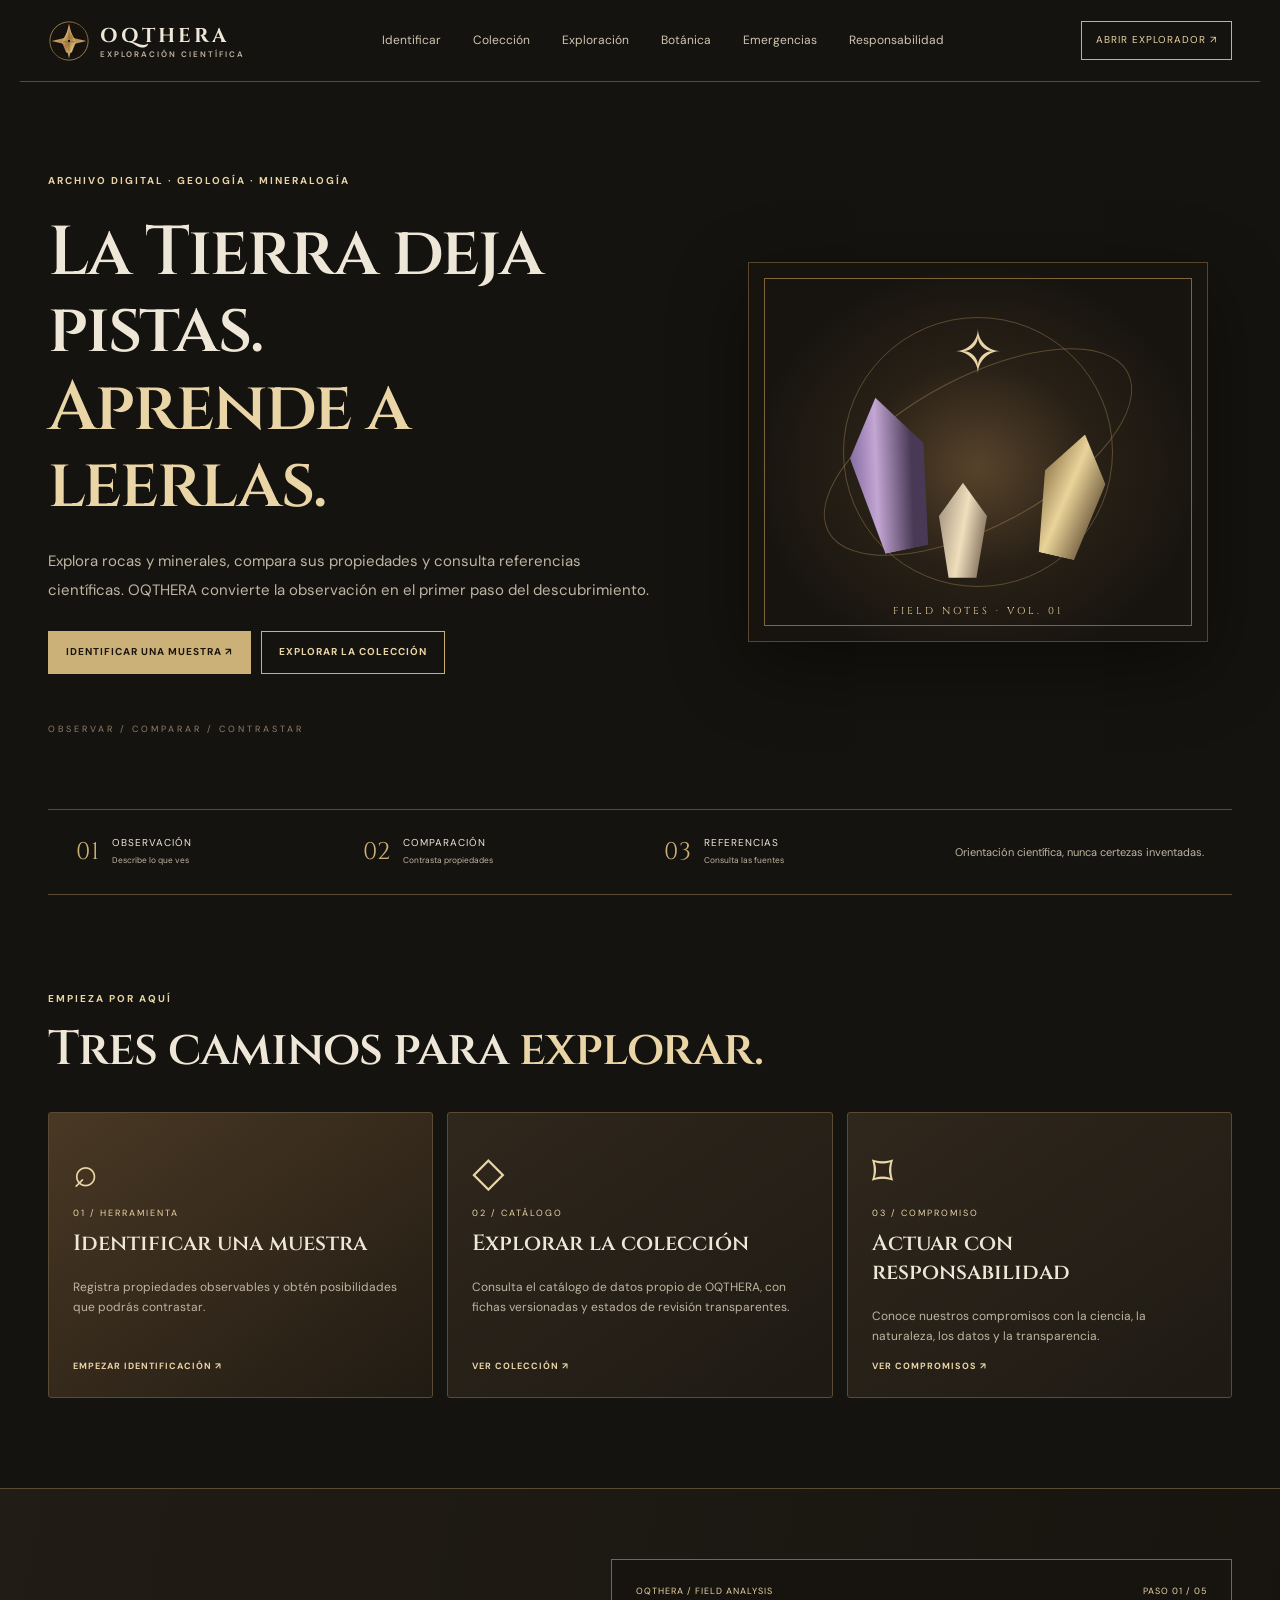
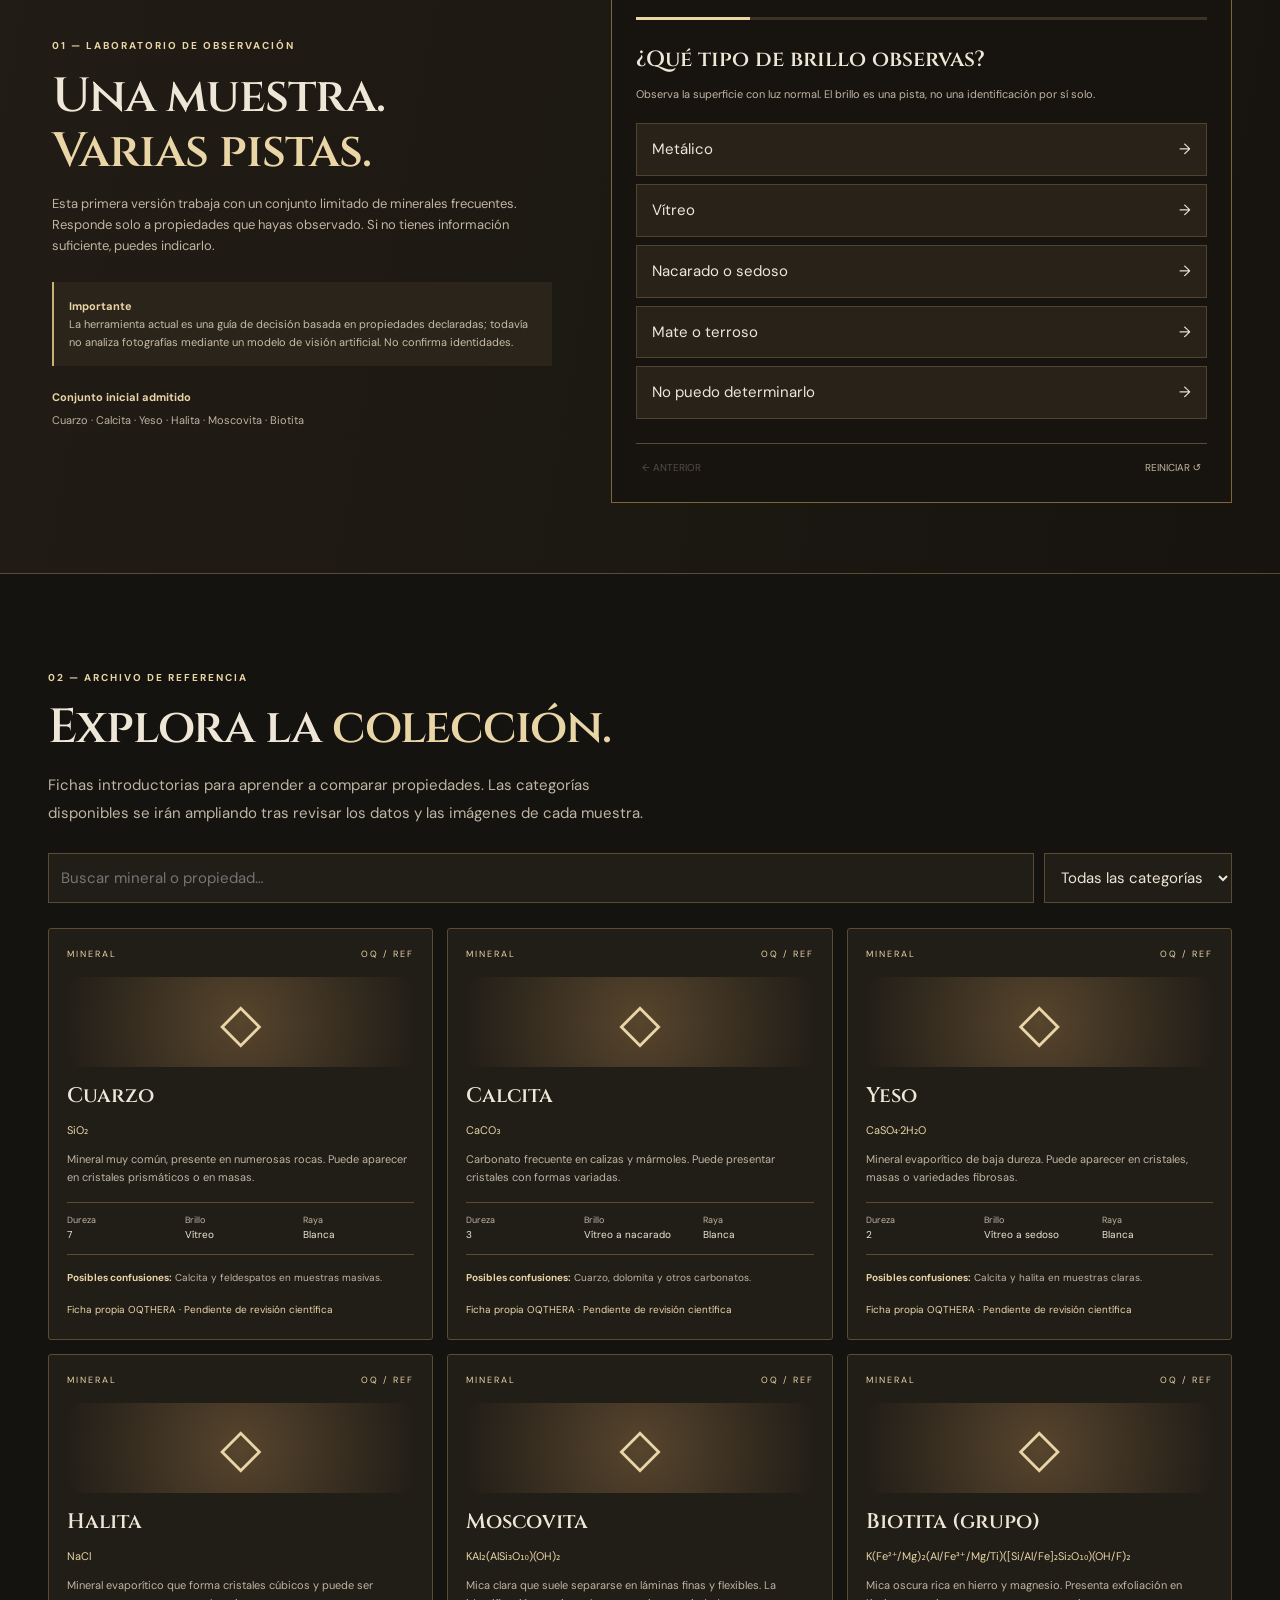
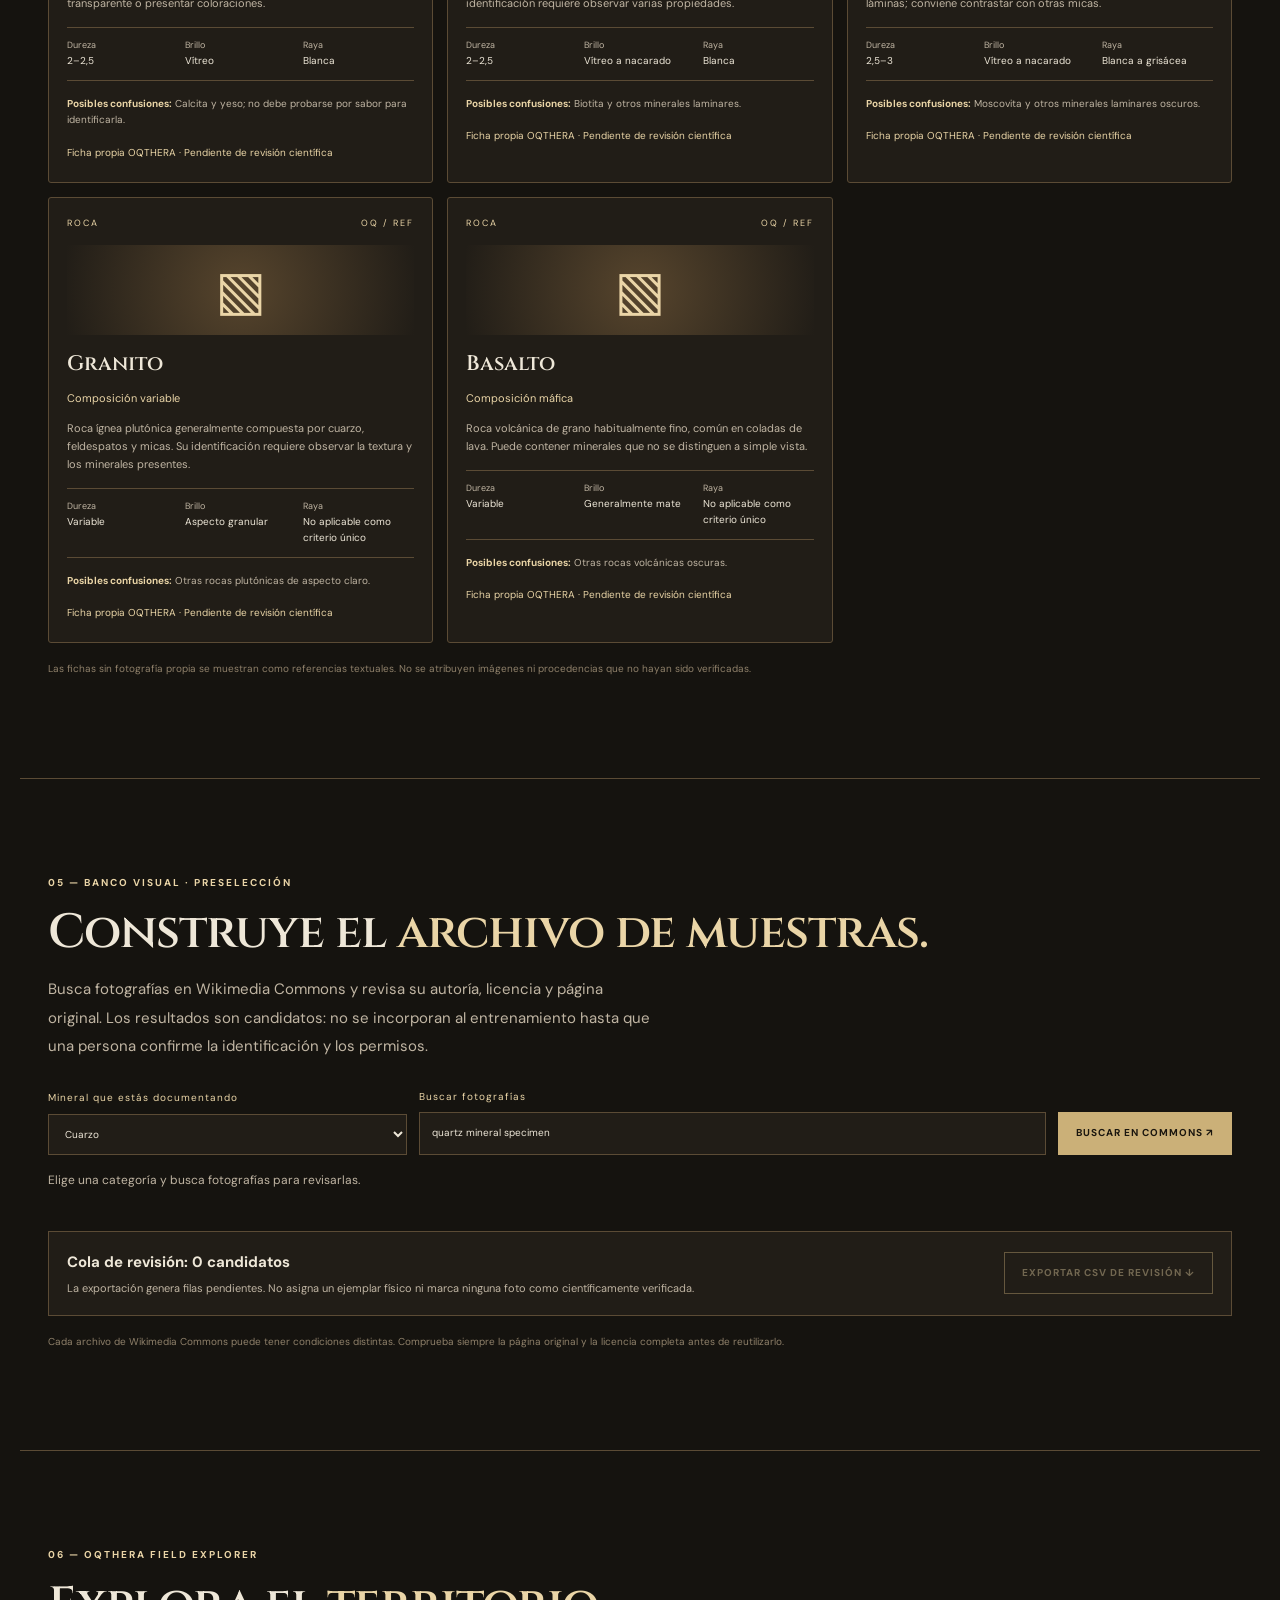
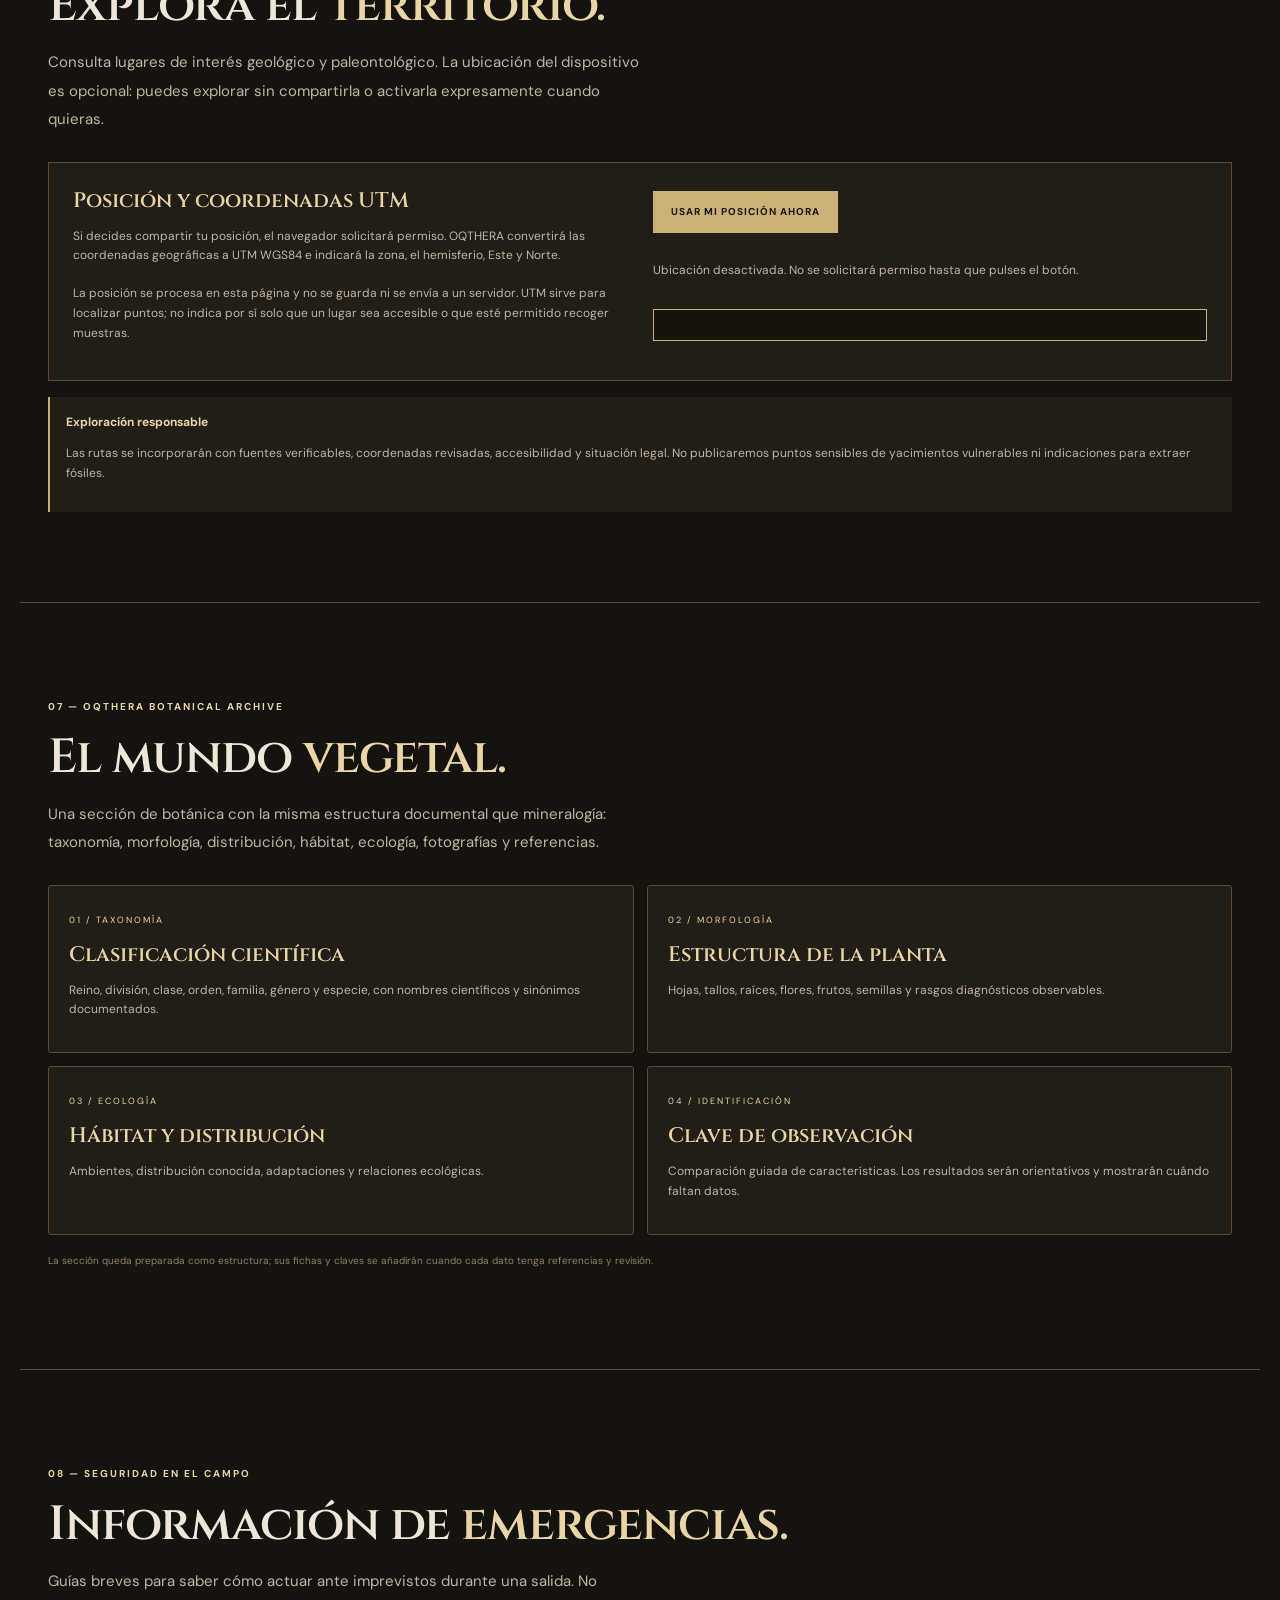
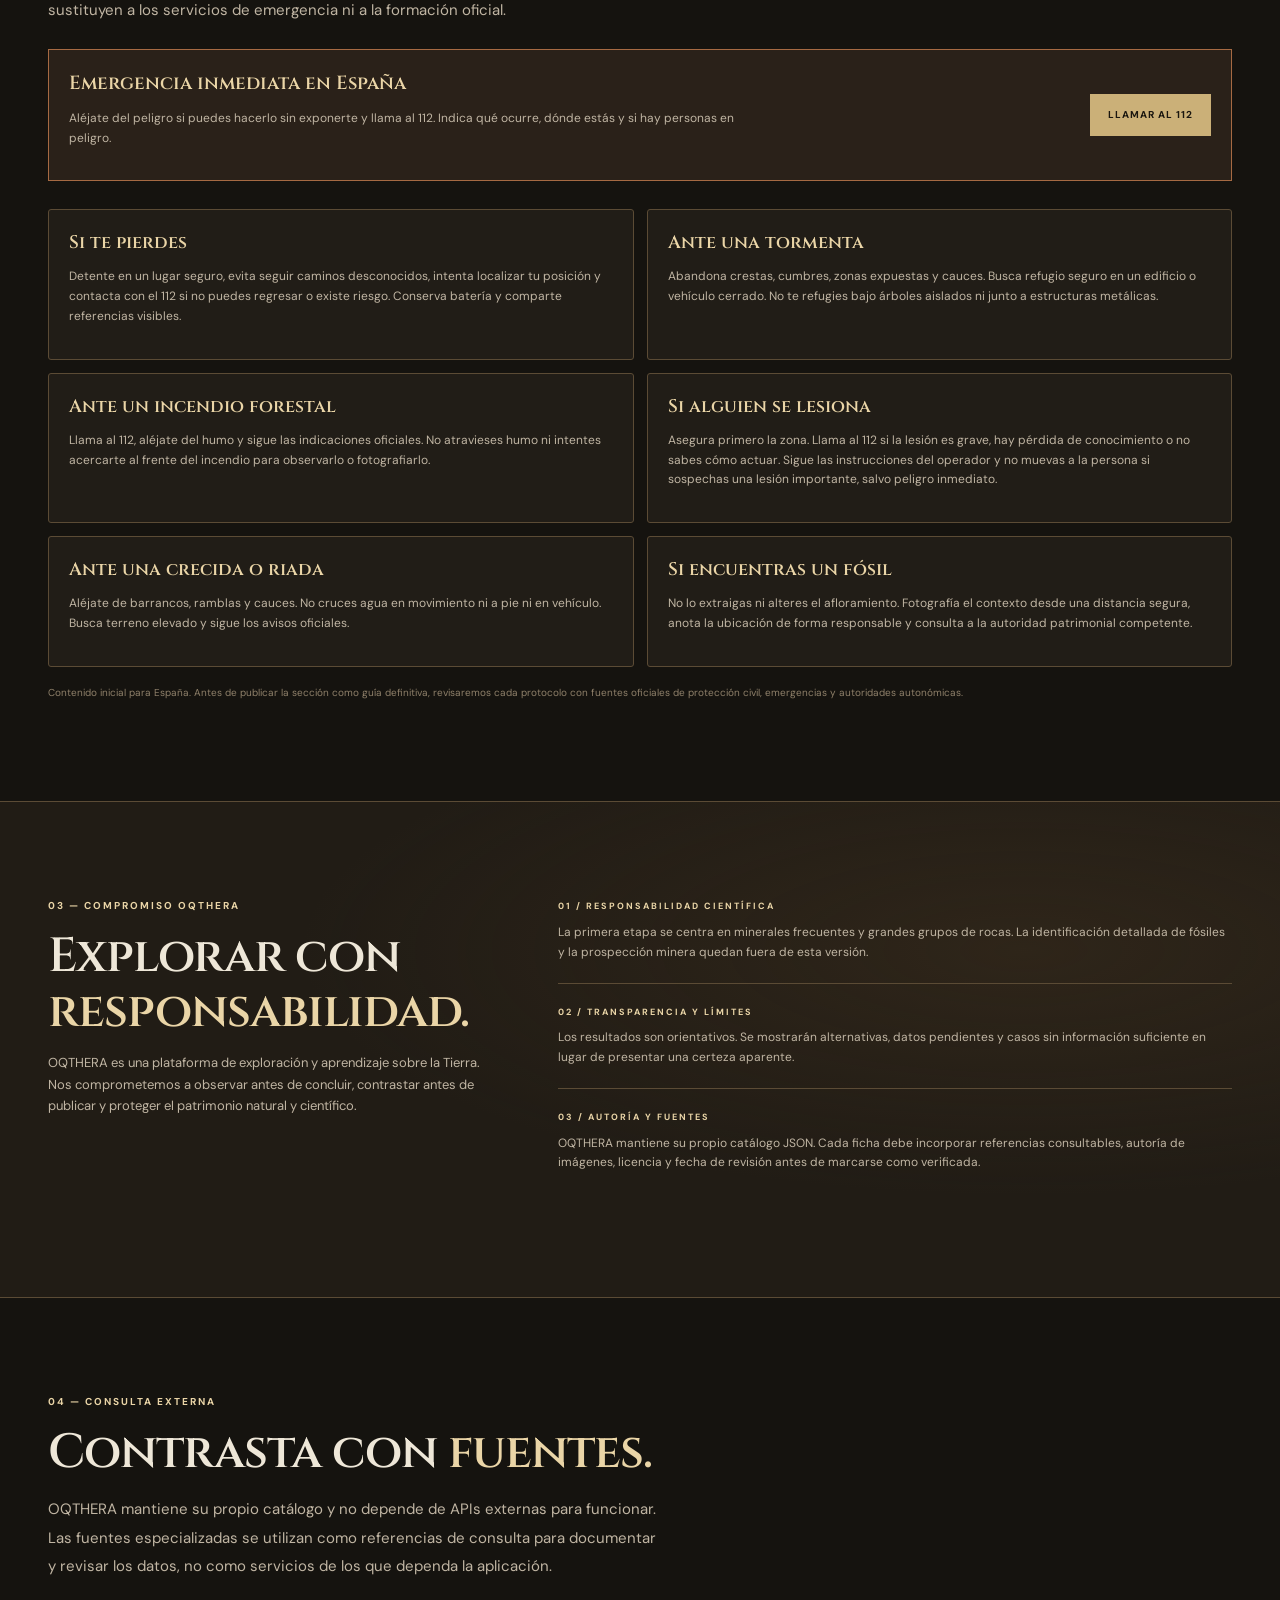
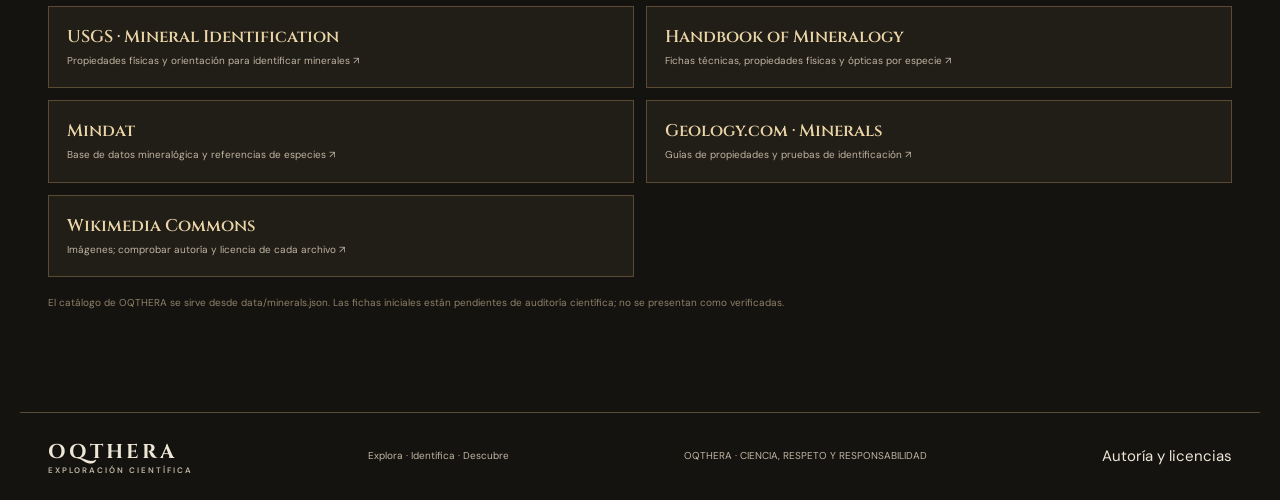
==== index.html @ be4aa8b5 "Link botanical module as a dedicated page" ====
<!doctype html>
<html lang="es">
<head>
  <meta charset="utf-8">
  <meta name="viewport" content="width=device-width,initial-scale=1">
  <meta name="theme-color" content="#17130f">
  <meta name="description" content="OQTHERA: explora, compara e identifica de forma orientativa rocas y minerales con fichas, propiedades y fuentes consultables.">
  <link rel="canonical" href="https://pnmonja.github.io/GEOAI/">
  <title>OQTHERA — Exploración científica</title>
  <link rel="preconnect" href="https://fonts.googleapis.com">
  <link rel="preconnect" href="https://fonts.gstatic.com" crossorigin>
  <link href="https://fonts.googleapis.com/css2?family=Cinzel:wght@500;600;700&family=DM+Sans:wght@400;500;600;700&display=swap" rel="stylesheet">
  <link rel="stylesheet" href="styles.css">
</head>
<body>
<header class="top">
  <a class="brand" href="#inicio" aria-label="OQTHERA, inicio"><img class="brand-logo" src="assets/oqthera-mark.svg" alt=""><span>OQTHERA<small>EXPLORACIÓN CIENTÍFICA</small></span></a>
  <nav id="main-nav"><a href="#identificar">Identificar</a><a href="#coleccion">Colección</a><a href="#field-explorer">Exploración</a><a href="botanica.html">Botánica</a><a href="#emergencias">Emergencias</a><a href="#responsabilidad">Responsabilidad</a></nav>
  <a class="toplink" href="#identificar">ABRIR EXPLORADOR ↗</a>
  <button id="menu" aria-label="Abrir menú" aria-expanded="false">☰</button>
</header>

<main id="inicio">
  <section class="hero">
    <div class="hero-copy">
      <label class="eyebrow">ARCHIVO DIGITAL · GEOLOGÍA · MINERALOGÍA</label>
      <h1>La Tierra deja pistas.<br><em>Aprende a leerlas.</em></h1>
      <p>Explora rocas y minerales, compara sus propiedades y consulta referencias científicas. OQTHERA convierte la observación en el primer paso del descubrimiento.</p>
      <div class="hero-actions"><a class="btn" href="#identificar">IDENTIFICAR UNA MUESTRA ↗</a><a class="btn ghost" href="#coleccion">EXPLORAR LA COLECCIÓN</a></div>
      <div class="hero-meta">OBSERVAR / COMPARAR / CONTRASTAR</div>
    </div>
    <div class="hero-art" aria-label="Ilustración decorativa de minerales y brújula">
      <div class="orbit orbit-one"></div><div class="orbit orbit-two"></div>
      <div class="crystal crystal-a"></div><div class="crystal crystal-b"></div><div class="crystal crystal-c"></div>
      <div class="compass">✧</div><span class="art-caption">FIELD NOTES · VOL. 01</span>
    </div>
  </section>

  <section class="principles">
    <div><b>01</b><span>OBSERVACIÓN<br><small>Describe lo que ves</small></span></div>
    <div><b>02</b><span>COMPARACIÓN<br><small>Contrasta propiedades</small></span></div>
    <div><b>03</b><span>REFERENCIAS<br><small>Consulta las fuentes</small></span></div>
    <p>Orientación científica, nunca certezas inventadas.</p>
  </section>

  <section class="section entry-section">
    <label class="eyebrow">EMPIEZA POR AQUÍ</label>
    <h2>Tres caminos para <em>explorar.</em></h2>
    <div class="entry-grid">
      <a class="entry-card entry-feature" href="#identificar"><span class="entry-icon">⌕</span><small>01 / HERRAMIENTA</small><h3>Identificar una muestra</h3><p>Registra propiedades observables y obtén posibilidades que podrás contrastar.</p><strong>EMPEZAR IDENTIFICACIÓN ↗</strong></a>
      <a class="entry-card" href="#coleccion"><span class="entry-icon">◇</span><small>02 / CATÁLOGO</small><h3>Explorar la colección</h3><p>Consulta el catálogo de datos propio de OQTHERA, con fichas versionadas y estados de revisión transparentes.</p><strong>VER COLECCIÓN ↗</strong></a>
      <a class="entry-card" href="#responsabilidad"><span class="entry-icon">⌑</span><small>03 / COMPROMISO</small><h3>Actuar con responsabilidad</h3><p>Conoce nuestros compromisos con la ciencia, la naturaleza, los datos y la transparencia.</p><strong>VER COMPROMISOS ↗</strong></a>
    </div>
  </section>

  <section id="identificar" class="identify-section">
    <div class="section identify-intro">
      <label class="eyebrow">01 — LABORATORIO DE OBSERVACIÓN</label>
      <h2>Una muestra.<br><em>Varias pistas.</em></h2>
      <p>Esta primera versión trabaja con un conjunto limitado de minerales frecuentes. Responde solo a propiedades que hayas observado. Si no tienes información suficiente, puedes indicarlo.</p>
      <div class="notice"><b>Importante</b><br>La herramienta actual es una guía de decisión basada en propiedades declaradas; todavía no analiza fotografías mediante un modelo de visión artificial. No confirma identidades.</div>
      <div class="accepted"><b>Conjunto inicial admitido</b><span>Cuarzo · Calcita · Yeso · Halita · Moscovita · Biotita</span></div>
    </div>
    <div class="lab-panel">
      <div class="panel-head"><span>OQTHERA / FIELD ANALYSIS</span><span id="step-count">PASO 01 / 04</span></div>
      <div class="progress"><i id="progress"></i></div>
      <div id="question-area" aria-live="polite"></div>
      <div class="panel-foot"><button id="back" disabled>← ANTERIOR</button><button id="restart">REINICIAR ↺</button></div>
    </div>
  </section>

  <section id="coleccion" class="section collection-section">
    <label class="eyebrow">02 — ARCHIVO DE REFERENCIA</label>
    <h2>Explora la <em>colección.</em></h2>
    <p class="section-lead">Fichas introductorias para aprender a comparar propiedades. Las categorías disponibles se irán ampliando tras revisar los datos y las imágenes de cada muestra.</p>
    <div class="catalog-tools"><input id="search" type="search" placeholder="Buscar mineral o propiedad…" aria-label="Buscar en la colección"><select id="filter" aria-label="Filtrar colección"><option value="Todos">Todas las categorías</option><option value="Mineral">Minerales</option><option value="Roca">Rocas</option></select></div>
    <div id="samples" class="sample-grid"></div>
    <p class="small-note">Las fichas sin fotografía propia se muestran como referencias textuales. No se atribuyen imágenes ni procedencias que no hayan sido verificadas.</p>
  </section>

  <section id="banco-visual" class="section commons-section">
    <label class="eyebrow">05 — BANCO VISUAL · PRESELECCIÓN</label>
    <h2>Construye el <em>archivo de muestras.</em></h2>
    <p class="section-lead">Busca fotografías en Wikimedia Commons y revisa su autoría, licencia y página original. Los resultados son candidatos: no se incorporan al entrenamiento hasta que una persona confirme la identificación y los permisos.</p>
    <div class="commons-controls"><label>Mineral que estás documentando<select id="commons-class"><option value="MIN-001|Cuarzo">Cuarzo</option><option value="MIN-002|Calcita">Calcita</option><option value="MIN-003|Yeso">Yeso</option><option value="MIN-004|Halita">Halita</option><option value="MIN-005|Moscovita">Moscovita</option><option value="MIN-006|Biotita">Biotita</option></select></label><label>Buscar fotografías<input id="commons-query" type="search" value="quartz mineral specimen" placeholder="Ej. quartz mineral specimen"></label><button class="btn" id="commons-search">BUSCAR EN COMMONS ↗</button></div>
    <div class="commons-status" id="commons-status" aria-live="polite">Elige una categoría y busca fotografías para revisarlas.</div><div id="commons-results" class="commons-grid"></div>
    <div class="commons-export"><div><b>Cola de revisión: <span id="commons-count">0</span> candidatos</b><p>La exportación genera filas pendientes. No asigna un ejemplar físico ni marca ninguna foto como científicamente verificada.</p></div><button class="btn ghost" id="commons-export" disabled>EXPORTAR CSV DE REVISIÓN ↓</button></div>
    <p class="small-note">Cada archivo de Wikimedia Commons puede tener condiciones distintas. Comprueba siempre la página original y la licencia completa antes de reutilizarlo.</p>
  </section>


  <section id="field-explorer" class="section field-section">
    <label class="eyebrow">06 — OQTHERA FIELD EXPLORER</label>
    <h2>Explora el <em>territorio.</em></h2>
    <p class="section-lead">Consulta lugares de interés geológico y paleontológico. La ubicación del dispositivo es opcional: puedes explorar sin compartirla o activarla expresamente cuando quieras.</p>
    <div class="field-panel">
      <div class="field-copy"><h3>Posición y coordenadas UTM</h3><p>Si decides compartir tu posición, el navegador solicitará permiso. OQTHERA convertirá las coordenadas geográficas a UTM WGS84 e indicará la zona, el hemisferio, Este y Norte.</p><p class="small-note">La posición se procesa en esta página y no se guarda ni se envía a un servidor. UTM sirve para localizar puntos; no indica por sí solo que un lugar sea accesible o que esté permitido recoger muestras.</p></div>
      <div class="field-actions"><button class="btn" id="locate-me" type="button">USAR MI POSICIÓN AHORA</button><p id="location-status" class="commons-status" aria-live="polite">Ubicación desactivada. No se solicitará permiso hasta que pulses el botón.</p><div id="utm-output" class="utm-output" hidden></div></div>
    </div>
    <div class="field-note"><b>Exploración responsable</b><p>Las rutas se incorporarán con fuentes verificables, coordenadas revisadas, accesibilidad y situación legal. No publicaremos puntos sensibles de yacimientos vulnerables ni indicaciones para extraer fósiles.</p></div>
  </section>

  <section id="botanica" class="section botanical-section">
    <label class="eyebrow">07 — OQTHERA BOTANICAL ARCHIVE</label>
    <h2>El mundo <em>vegetal.</em></h2>
    <p class="section-lead">Una sección de botánica con la misma estructura documental que mineralogía: taxonomía, morfología, distribución, hábitat, ecología, fotografías y referencias.</p>
    <div class="botanical-grid">
      <article><span>01 / TAXONOMÍA</span><h3>Clasificación científica</h3><p>Reino, división, clase, orden, familia, género y especie, con nombres científicos y sinónimos documentados.</p></article>
      <article><span>02 / MORFOLOGÍA</span><h3>Estructura de la planta</h3><p>Hojas, tallos, raíces, flores, frutos, semillas y rasgos diagnósticos observables.</p></article>
      <article><span>03 / ECOLOGÍA</span><h3>Hábitat y distribución</h3><p>Ambientes, distribución conocida, adaptaciones y relaciones ecológicas.</p></article>
      <article><span>04 / IDENTIFICACIÓN</span><h3>Clave de observación</h3><p>Comparación guiada de características. Los resultados serán orientativos y mostrarán cuándo faltan datos.</p></article>
    </div>
    <p class="small-note">La sección queda preparada como estructura; sus fichas y claves se añadirán cuando cada dato tenga referencias y revisión.</p>
  </section>

  <section id="emergencias" class="section emergency-section">
    <label class="eyebrow">08 — SEGURIDAD EN EL CAMPO</label>
    <h2>Información de <em>emergencias.</em></h2>
    <p class="section-lead">Guías breves para saber cómo actuar ante imprevistos durante una salida. No sustituyen a los servicios de emergencia ni a la formación oficial.</p>
    <div class="emergency-call"><div><b>Emergencia inmediata en España</b><p>Aléjate del peligro si puedes hacerlo sin exponerte y llama al 112. Indica qué ocurre, dónde estás y si hay personas en peligro.</p></div><a class="btn" href="tel:112">LLAMAR AL 112</a></div>
    <div class="emergency-grid">
      <article><h3>Si te pierdes</h3><p>Detente en un lugar seguro, evita seguir caminos desconocidos, intenta localizar tu posición y contacta con el 112 si no puedes regresar o existe riesgo. Conserva batería y comparte referencias visibles.</p></article>
      <article><h3>Ante una tormenta</h3><p>Abandona crestas, cumbres, zonas expuestas y cauces. Busca refugio seguro en un edificio o vehículo cerrado. No te refugies bajo árboles aislados ni junto a estructuras metálicas.</p></article>
      <article><h3>Ante un incendio forestal</h3><p>Llama al 112, aléjate del humo y sigue las indicaciones oficiales. No atravieses humo ni intentes acercarte al frente del incendio para observarlo o fotografiarlo.</p></article>
      <article><h3>Si alguien se lesiona</h3><p>Asegura primero la zona. Llama al 112 si la lesión es grave, hay pérdida de conocimiento o no sabes cómo actuar. Sigue las instrucciones del operador y no muevas a la persona si sospechas una lesión importante, salvo peligro inmediato.</p></article>
      <article><h3>Ante una crecida o riada</h3><p>Aléjate de barrancos, ramblas y cauces. No cruces agua en movimiento ni a pie ni en vehículo. Busca terreno elevado y sigue los avisos oficiales.</p></article>
      <article><h3>Si encuentras un fósil</h3><p>No lo extraigas ni alteres el afloramiento. Fotografía el contexto desde una distancia segura, anota la ubicación de forma responsable y consulta a la autoridad patrimonial competente.</p></article>
    </div>
    <p class="small-note">Contenido inicial para España. Antes de publicar la sección como guía definitiva, revisaremos cada protocolo con fuentes oficiales de protección civil, emergencias y autoridades autonómicas.</p>
  </section>

  <section id="responsabilidad" class="project-section">
    <div class="section project-grid">
      <div><label class="eyebrow">03 — COMPROMISO OQTHERA</label><h2>Explorar con <em>responsabilidad.</em></h2><p>OQTHERA es una plataforma de exploración y aprendizaje sobre la Tierra. Nos comprometemos a observar antes de concluir, contrastar antes de publicar y proteger el patrimonio natural y científico.</p></div>
      <div class="project-points">
        <article><b>01 / RESPONSABILIDAD CIENTÍFICA</b><p>La primera etapa se centra en minerales frecuentes y grandes grupos de rocas. La identificación detallada de fósiles y la prospección minera quedan fuera de esta versión.</p></article>
        <article><b>02 / TRANSPARENCIA Y LÍMITES</b><p>Los resultados son orientativos. Se mostrarán alternativas, datos pendientes y casos sin información suficiente en lugar de presentar una certeza aparente.</p></article>
        <article><b>03 / AUTORÍA Y FUENTES</b><p>OQTHERA mantiene su propio catálogo JSON. Cada ficha debe incorporar referencias consultables, autoría de imágenes, licencia y fecha de revisión antes de marcarse como verificada.</p></article>
      </div>
    </div>
  </section>

  <section class="section sources-section">
    <label class="eyebrow">04 — CONSULTA EXTERNA</label>
    <h2>Contrasta con <em>fuentes.</em></h2>
    <p class="section-lead">OQTHERA mantiene su propio catálogo y no depende de APIs externas para funcionar. Las fuentes especializadas se utilizan como referencias de consulta para documentar y revisar los datos, no como servicios de los que dependa la aplicación.</p>
    <div class="source-links">
      <a href="https://www.usgs.gov/special-topics/laboratories/science/science-topics/mineral-identification" target="_blank" rel="noopener noreferrer"><b>USGS · Mineral Identification</b><span>Propiedades físicas y orientación para identificar minerales ↗</span></a>
      <a href="https://handbookofmineralogy.org/" target="_blank" rel="noopener noreferrer"><b>Handbook of Mineralogy</b><span>Fichas técnicas, propiedades físicas y ópticas por especie ↗</span></a>
      <a href="https://www.mindat.org/" target="_blank" rel="noopener noreferrer"><b>Mindat</b><span>Base de datos mineralógica y referencias de especies ↗</span></a>
      <a href="https://geology.com/minerals/" target="_blank" rel="noopener noreferrer"><b>Geology.com · Minerals</b><span>Guías de propiedades y pruebas de identificación ↗</span></a>
      <a href="https://commons.wikimedia.org/" target="_blank" rel="noopener noreferrer"><b>Wikimedia Commons</b><span>Imágenes; comprobar autoría y licencia de cada archivo ↗</span></a>
    </div>
    <p class="small-note">El catálogo de OQTHERA se sirve desde data/minerals.json. Las fichas iniciales están pendientes de auditoría científica; no se presentan como verificadas.</p>
  </section>
</main>

<footer><a class="brand" href="#inicio"><span class="brand-mark">✧</span><span>OQTHERA<small>EXPLORACIÓN CIENTÍFICA</small></span></a><p>Explora · Identifica · Descubre</p><small>OQTHERA · CIENCIA, RESPETO Y RESPONSABILIDAD</small> <a href="RIGHTS_AND_ATTRIBUTION.md">Autoría y licencias</a></footer>
<script src="app.js"></script>
<script src="commons-gallery.js"></script>
</body></html>
---- styles.css ----
:root{--ink:#eee7d8;--muted:#b5aa97;--gold:#c5a56b;--gold2:#e2c995;--bg:#15130f;--panel:#211d17;--panel2:#29231b;--line:#51432f;--rust:#74533b}*{box-sizing:border-box}html{scroll-behavior:smooth;scroll-padding-top:90px}body{margin:0;background:var(--bg);color:var(--ink);font:15px/1.65 "DM Sans",system-ui,sans-serif}a{color:inherit;text-decoration:none}button,input,select{font:inherit}.top{height:82px;max-width:1240px;margin:auto;padding:0 28px;display:flex;align-items:center;justify-content:space-between;border-bottom:1px solid var(--line);position:relative;z-index:5}.brand{display:flex;align-items:center;gap:10px;font:700 20px Cinzel,serif;letter-spacing:3px}.brand small{display:block;font:600 8px "DM Sans",sans-serif;letter-spacing:2px;color:var(--muted)}.brand-mark{font-size:31px;color:var(--gold)}nav{display:flex;gap:32px;color:#d0c5b1;font-size:12px}nav a:hover,.reference-link:hover{color:var(--gold2)}.toplink{font-size:10px;letter-spacing:1px;border:1px solid var(--gold);padding:10px 14px;color:var(--gold2)}#menu{display:none;background:none;border:0;color:var(--ink);font-size:23px}.hero{max-width:1240px;margin:auto;padding:85px 28px 72px;display:grid;grid-template-columns:1.1fr .9fr;gap:55px;align-items:center;min-height:590px}.eyebrow{font-size:10px;letter-spacing:2px;color:var(--gold2);font-weight:700}.hero h1{font:600 clamp(42px,5.4vw,70px)/1.12 Cinzel,serif;letter-spacing:-2px;margin:23px 0}.hero h1 em,h2 em{color:var(--gold2);font-style:normal}.hero-copy>p,.section-lead{color:var(--muted);max-width:610px;line-height:1.9}.hero-actions{display:flex;gap:10px;flex-wrap:wrap;margin-top:27px}.btn{display:inline-block;border:1px solid var(--gold);background:var(--gold);color:#1a160f;padding:12px 17px;font-size:10px;font-weight:700;letter-spacing:1px;cursor:pointer}.btn.ghost{background:transparent;color:var(--gold2)}.hero-meta{margin-top:48px;color:#8f806a;font-size:9px;letter-spacing:3px}.hero-art{height:380px;max-width:460px;width:100%;margin:auto;position:relative;display:grid;place-items:center;background:radial-gradient(ellipse at 50% 54%,#57432b 0%,#282016 36%,#17140f 70%);border:1px solid #59452d;overflow:hidden}.hero-art:before{content:"";position:absolute;inset:15px;border:1px solid #80643c}.orbit{position:absolute;width:270px;height:270px;border:1px solid #b3915c66;border-radius:50%}.orbit-two{width:340px;height:150px;transform:rotate(-28deg)}.crystal{position:absolute;bottom:90px;width:75px;height:155px;background:linear-gradient(100deg,#6f5a91,#c3a6d3 35%,#493956 70%);clip-path:polygon(50% 0,100% 35%,78% 100%,20% 100%,0 35%);filter:drop-shadow(0 0 18px #a17eb655)}.crystal-a{left:105px;transform:rotate(-12deg)}.crystal-b{right:105px;height:125px;width:62px;bottom:83px;background:linear-gradient(100deg,#887044,#ead49a 45%,#59452d);transform:rotate(13deg)}.crystal-c{height:95px;width:48px;bottom:63px;left:190px;background:linear-gradient(100deg,#9c8c79,#f0dfbd 50%,#655443)}.compass{position:absolute;top:40px;color:var(--gold2);font-size:60px}.art-caption{position:absolute;bottom:23px;color:var(--gold2);font:10px Cinzel;letter-spacing:3px}.principles{max-width:1184px;margin:auto;padding:22px 28px;border-block:1px solid var(--line);display:flex;align-items:center;justify-content:space-between;gap:18px}.principles>div{display:flex;align-items:center;gap:12px;font-size:10px;letter-spacing:1px}.principles b{font:24px Cinzel;color:var(--gold)}.principles small{color:var(--muted);letter-spacing:0}.principles>p{font-size:11px;color:var(--muted)}.section{max-width:1240px;margin:auto;padding:90px 28px}.section h2,.identify-intro h2,.project-grid h2{font:600 clamp(34px,4vw,48px)/1.15 Cinzel,serif;letter-spacing:-1px;margin:12px 0}.entry-grid{display:grid;grid-template-columns:repeat(3,1fr);gap:14px;margin-top:35px}.entry-card{padding:24px;min-height:265px;background:linear-gradient(145deg,#30271c,#1e1a14);border:1px solid var(--line);display:flex;flex-direction:column;transition:.2s}.entry-card:hover{transform:translateY(-4px);border-color:var(--gold)}.entry-feature{background:linear-gradient(145deg,#493824,#211b13)}.entry-icon{font-size:42px;color:var(--gold2)}.entry-card small,.sample-top,.project-points b{font-size:9px;letter-spacing:2px;color:var(--gold2)}.entry-card h3{font:600 22px Cinzel;margin:8px 0}.entry-card p{font-size:12px;color:var(--muted)}.entry-card strong{margin-top:auto;font-size:9px;letter-spacing:1px;color:var(--gold2)}.identify-section{background:linear-gradient(100deg,#211c15,#17140f);border-block:1px solid var(--line);padding:70px max(28px,calc((100vw - 1184px)/2));display:grid;grid-template-columns:.9fr 1.1fr;gap:55px;align-items:center}.identify-intro{padding:0;max-width:500px}.identify-intro>p{color:var(--muted);font-size:13px}.notice{margin-top:25px;padding:15px;border-left:2px solid var(--gold);background:#2b241a;color:#c9bda9;font-size:11px}.notice b{color:var(--gold2)}.accepted{margin-top:22px;font-size:11px}.accepted b,.accepted span{display:block}.accepted b{color:var(--gold2);margin-bottom:5px}.accepted span{color:var(--muted)}.lab-panel{background:#17140f;border:1px solid #80643c;padding:24px;min-width:0}.panel-head,.panel-foot{display:flex;justify-content:space-between;color:var(--gold2);font-size:9px;letter-spacing:1px}.progress{height:3px;background:#3c3225;margin:18px 0 25px}.progress i{height:100%;display:block;background:var(--gold2);width:25%;transition:width .2s}.lab-panel h3{font:600 22px Cinzel;margin:0 0 8px}.lab-panel #question-area>p{font-size:11px;color:var(--muted)}.answers{display:grid;gap:8px;margin-top:20px}.answer{width:100%;padding:13px 15px;background:#282219;color:var(--ink);border:1px solid #51432f;text-align:left;cursor:pointer;display:flex;justify-content:space-between}.answer:hover,.answer.selected{border-color:var(--gold);color:var(--gold2)}.panel-foot{margin-top:24px;padding-top:15px;border-top:1px solid var(--line)}.panel-foot button{border:0;background:none;color:var(--muted);font-size:10px;cursor:pointer}.panel-foot button:disabled{opacity:.35}.result-card .result-label{color:var(--gold2);font-size:9px;letter-spacing:2px}.result-card h3{margin-top:8px}.result-card>p{color:var(--muted);font-size:11px}.candidate-list{display:grid;gap:9px;margin:15px 0}.candidate-list article{padding:12px;background:#29231b;border:1px solid var(--line)}.candidate-list b{color:var(--gold2)}.candidate-list span{float:right;color:var(--muted);font-size:10px}.candidate-list p,.candidate-list small{display:block;font-size:10px;color:var(--muted);margin:5px 0}.candidate-list a{font-size:10px;color:var(--gold2)}.result-caution{padding:10px;border-left:2px solid var(--rust)}.collection-section{padding-top:90px}.catalog-tools{display:flex;gap:10px;margin:25px 0}.catalog-tools input,.catalog-tools select{background:#211d17;border:1px solid var(--line);color:var(--ink);padding:12px}.catalog-tools input{flex:1;min-width:0}.sample-grid{display:grid;grid-template-columns:repeat(3,1fr);gap:14px}.sample-card{background:#211d17;border:1px solid var(--line);padding:18px;min-width:0}.sample-top{display:flex;justify-content:space-between}.sample-glyph{height:90px;display:grid;place-items:center;font-size:54px;color:var(--gold2);background:radial-gradient(circle,#57452d,#211d17);margin:15px 0}.sample-card h3{font:600 21px Cinzel;margin:4px 0}.formula{font-size:11px;color:var(--gold2)}.sample-card>p:not(.formula){font-size:11px;color:var(--muted)}.sample-card dl{display:grid;grid-template-columns:repeat(3,1fr);gap:7px;border-block:1px solid var(--line);padding:10px 0}.sample-card dl div{min-width:0}.sample-card dt{font-size:9px;color:var(--muted)}.sample-card dd{font-size:10px;margin:0;overflow-wrap:anywhere}.confusions{font-size:10px!important}.confusions b{color:var(--gold2)}.reference-link{font-size:10px;color:var(--gold2)}.small-note{font-size:10px;color:#8f806a;margin-top:18px}.empty-state{color:var(--muted);font-size:13px}.project-section{background:#211c15;border-block:1px solid var(--line)}.project-grid{display:grid;grid-template-columns:.8fr 1.2fr;gap:60px}.project-grid>div:first-child p{font-size:13px;color:var(--muted)}.project-points article{padding:0 0 14px;margin-bottom:14px;border-bottom:1px solid var(--line)}.project-points p{font-size:12px;color:var(--muted);margin:6px 0}.source-links{display:grid;grid-template-columns:1fr 1fr;gap:12px;margin-top:25px}.source-links a{padding:18px;border:1px solid var(--line);background:#211d17}.source-links b,.source-links span{display:block}.source-links b{font:600 17px Cinzel;color:var(--gold2)}.source-links span{font-size:10px;color:var(--muted);margin-top:5px}footer{max-width:1240px;margin:auto;padding:25px 28px;display:flex;justify-content:space-between;align-items:center;gap:15px;border-top:1px solid var(--line)}footer p,footer>small{font-size:10px;color:var(--muted)}@media(max-width:800px){nav{display:none}nav.nav-open{display:flex;position:absolute;top:70px;right:20px;flex-direction:column;background:#211d17;border:1px solid var(--line);padding:18px;gap:15px}.toplink{display:none}#menu{display:block}.hero{grid-template-columns:1fr;padding-top:55px}.hero-art{height:300px;max-width:390px;width:100%;grid-row:1}.principles{flex-wrap:wrap}.principles>div{width:28%}.principles>p{width:100%}.entry-grid,.sample-grid{grid-template-columns:1fr 1fr}.identify-section,.project-grid{grid-template-columns:1fr;gap:35px}.identify-intro{max-width:none}.identify-section{padding:60px 22px}}@media(max-width:520px){.top{padding:0 17px}.brand{font-size:17px}.hero{padding:45px 20px}.hero h1{font-size:42px}.hero-art{height:260px}.principles{padding:18px 20px}.principles>div{width:45%}.section{padding:65px 20px}.entry-grid,.sample-grid,.source-links{grid-template-columns:1fr}.catalog-tools{flex-direction:column}.identify-section{padding:55px 20px}.lab-panel{padding:17px}.panel-head{font-size:8px}footer{padding:22px 20px;flex-wrap:wrap}footer p{width:100%;order:3}}
.brand-logo{width:42px;height:42px;object-fit:contain;display:block}.brand-mark{display:none}

.commons-section{border-top:1px solid var(--line)}.commons-controls{display:grid;grid-template-columns:minmax(180px,.8fr) minmax(220px,1.4fr) auto;gap:12px;align-items:end;margin:28px 0 16px}.commons-controls label{display:grid;gap:7px;color:var(--gold2);font-size:10px;letter-spacing:1px}.commons-controls input,.commons-controls select{width:100%;min-width:0;padding:12px;background:#211d17;border:1px solid var(--line);color:var(--ink)}.commons-status{color:var(--muted);font-size:12px;margin:16px 0}.commons-grid{display:grid;grid-template-columns:repeat(3,minmax(0,1fr));gap:14px}.commons-card{background:#211d17;border:1px solid var(--line);min-width:0;overflow:hidden}.commons-thumb{display:block;width:100%;height:190px;object-fit:contain;background:#100f0d}.commons-card-body{padding:15px;display:grid;gap:8px}.commons-card-body>b{font:600 15px Cinzel;overflow-wrap:anywhere}.commons-card-body p{margin:0;color:var(--muted);font-size:11px;overflow-wrap:anywhere}.commons-card-body a{color:var(--gold2);font-size:10px}.commons-card-body .btn{justify-self:start}.commons-warning{border-left:2px solid var(--rust);padding-left:9px}.commons-export{margin-top:24px;padding:18px;border:1px solid var(--line);display:flex;justify-content:space-between;align-items:center;gap:18px;background:#211d17}.commons-export p{font-size:11px;color:var(--muted);margin:4px 0 0}.commons-export button:disabled{opacity:.4;cursor:not-allowed}@media(max-width:800px){.commons-controls{grid-template-columns:1fr}.commons-grid{grid-template-columns:repeat(2,minmax(0,1fr))}}@media(max-width:520px){.commons-grid{grid-template-columns:1fr}.commons-export{align-items:flex-start;flex-direction:column}}


/* OQTHERA FIELD EXPLORER, BOTANY AND EMERGENCY MODULES */
.field-section,.botanical-section,.emergency-section{border-top:1px solid var(--line)}
.field-panel{display:grid;grid-template-columns:1fr 1fr;gap:25px;padding:24px;background:#211d17;border:1px solid var(--line);margin-top:28px}
.field-copy h3,.emergency-grid h3,.botanical-grid h3{font:600 21px Cinzel;color:var(--gold2);margin:0 0 10px}
.field-copy p,.field-note p,.botanical-grid p,.emergency-grid p{font-size:12px;color:var(--muted)}
.field-actions{display:flex;flex-direction:column;align-items:flex-start;gap:12px}
.field-actions .btn{margin-top:4px}
.utm-output{width:100%;padding:15px;border:1px solid var(--gold);background:#17140f;display:grid;gap:7px;font-size:12px}
.utm-output b{color:var(--gold2);letter-spacing:1px}
.utm-output span{color:var(--ink);font-variant-numeric:tabular-nums}
.utm-output small{color:var(--muted);font-size:10px;margin-top:6px}
.field-note{margin-top:16px;padding:16px;border-left:2px solid var(--gold);background:#211d17;font-size:12px}
.field-note b{color:var(--gold2)}
.botanical-grid,.emergency-grid{display:grid;grid-template-columns:repeat(2,minmax(0,1fr));gap:13px;margin-top:28px}
.botanical-grid article,.emergency-grid article{padding:20px;border:1px solid var(--line);background:#211d17}
.botanical-grid article>span{font-size:9px;letter-spacing:2px;color:var(--gold2)}
.botanical-grid h3{margin-top:10px}
.emergency-call{display:flex;justify-content:space-between;align-items:center;gap:20px;padding:20px;border:1px solid #a66a43;background:#2a2119;margin-top:25px}
.emergency-call b{font:600 19px Cinzel;color:var(--gold2)}
.emergency-call p{font-size:12px;color:var(--muted);max-width:700px}
.emergency-grid h3{font-size:18px}
@media(max-width:700px){.field-panel{grid-template-columns:1fr}.botanical-grid,.emergency-grid{grid-template-columns:1fr}.emergency-call{align-items:flex-start;flex-direction:column}}


:root{--gold:#cbb078;--gold2:#ead5a7;--muted:#c0b5a3;--line:#5b4b35}::selection{background:#cbb078;color:#17130f}:focus-visible{outline:2px solid var(--gold2);outline-offset:4px}.btn,.entry-card,.sample-card,.commons-card,.botanical-grid article,.emergency-grid article{transition:transform .2s ease,border-color .2s ease,background .2s ease}.btn:hover{background:var(--gold2);border-color:var(--gold2);transform:translateY(-2px)}.entry-card,.sample-card,.commons-card,.botanical-grid article,.emergency-grid article{border-radius:3px}.entry-card:hover,.sample-card:hover,.commons-card:hover,.botanical-grid article:hover,.emergency-grid article:hover{border-color:var(--gold);transform:translateY(-3px)}.hero-art{box-shadow:0 24px 70px #0006}.project-section{background:radial-gradient(ellipse at 80% 30%,#49372255,transparent 50%),#211c15}.project-points article:last-child{border-bottom:0}footer a:hover{color:var(--gold2)}@media(prefers-reduced-motion:reduce){*,*::before,*::after{scroll-behavior:auto!important;transition:none!important;animation:none!important}}@media(max-width:520px){.hero-actions .btn{width:100%;text-align:center}}
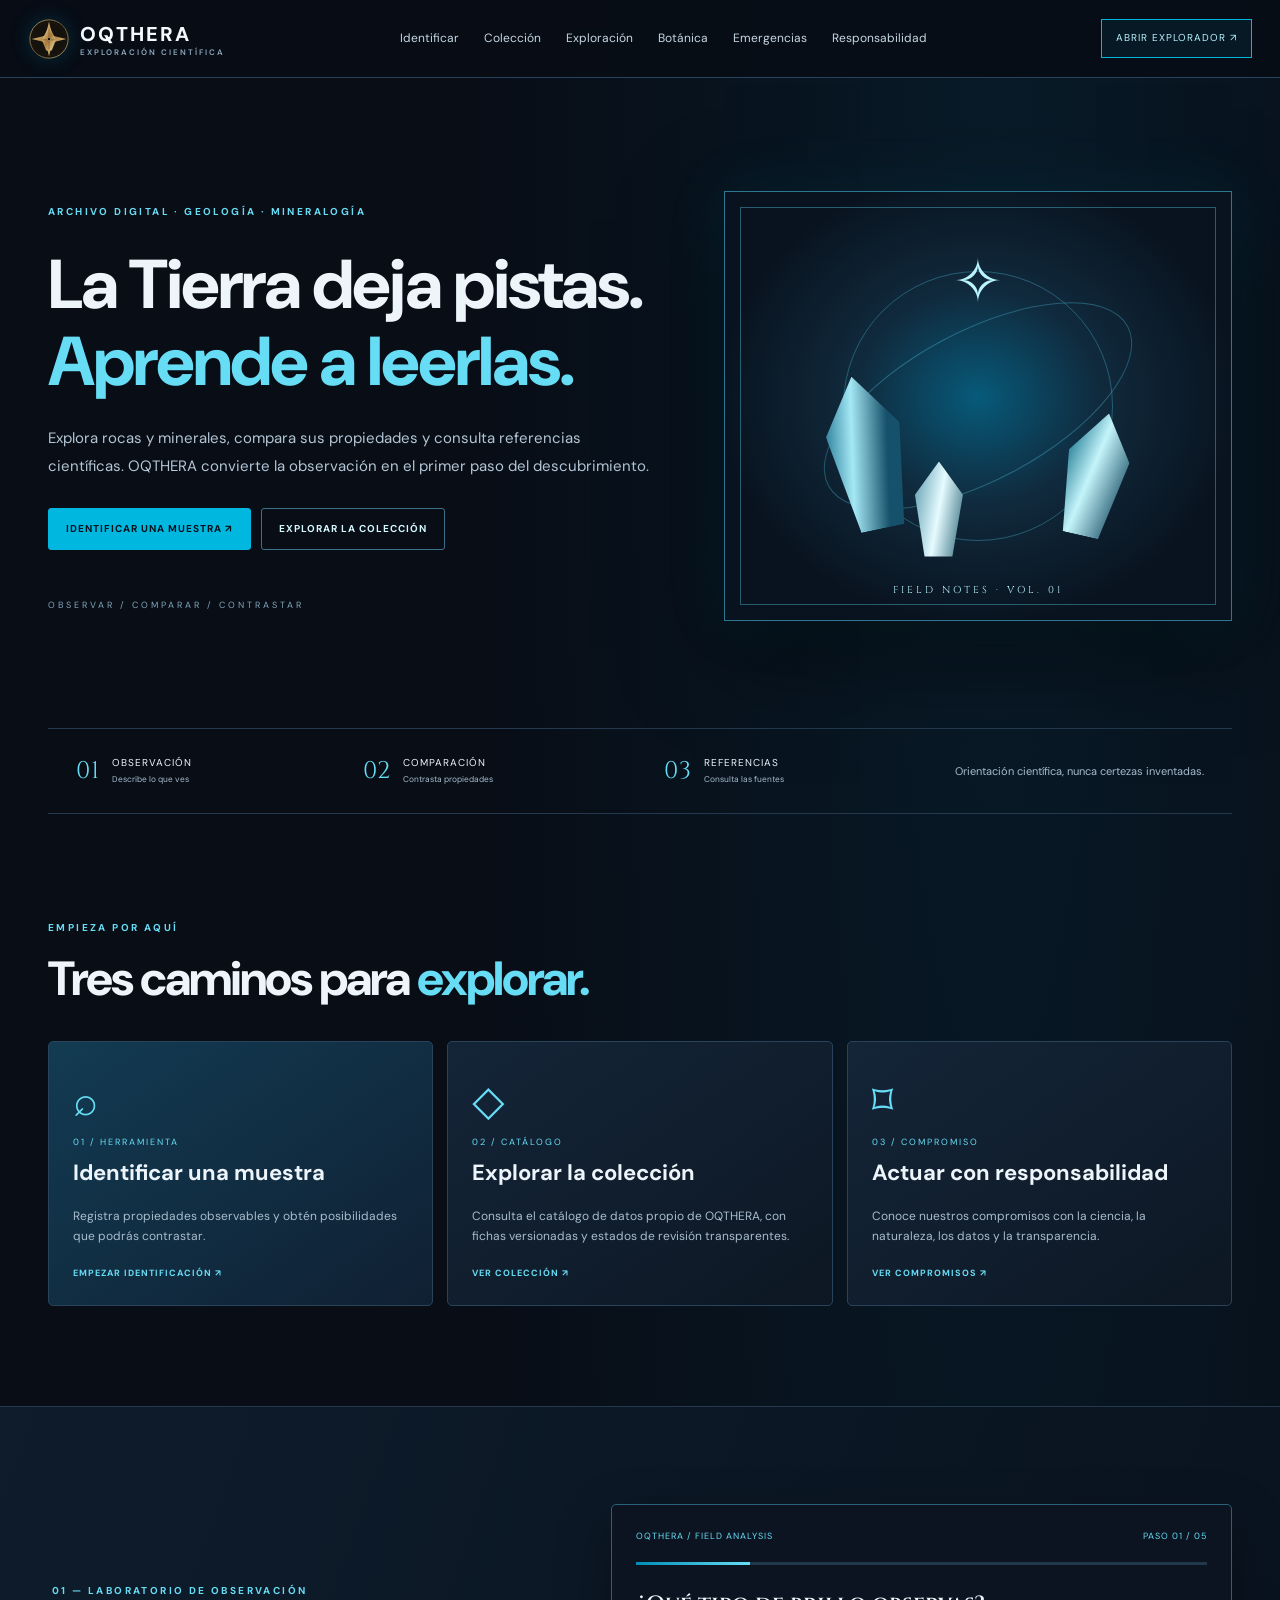
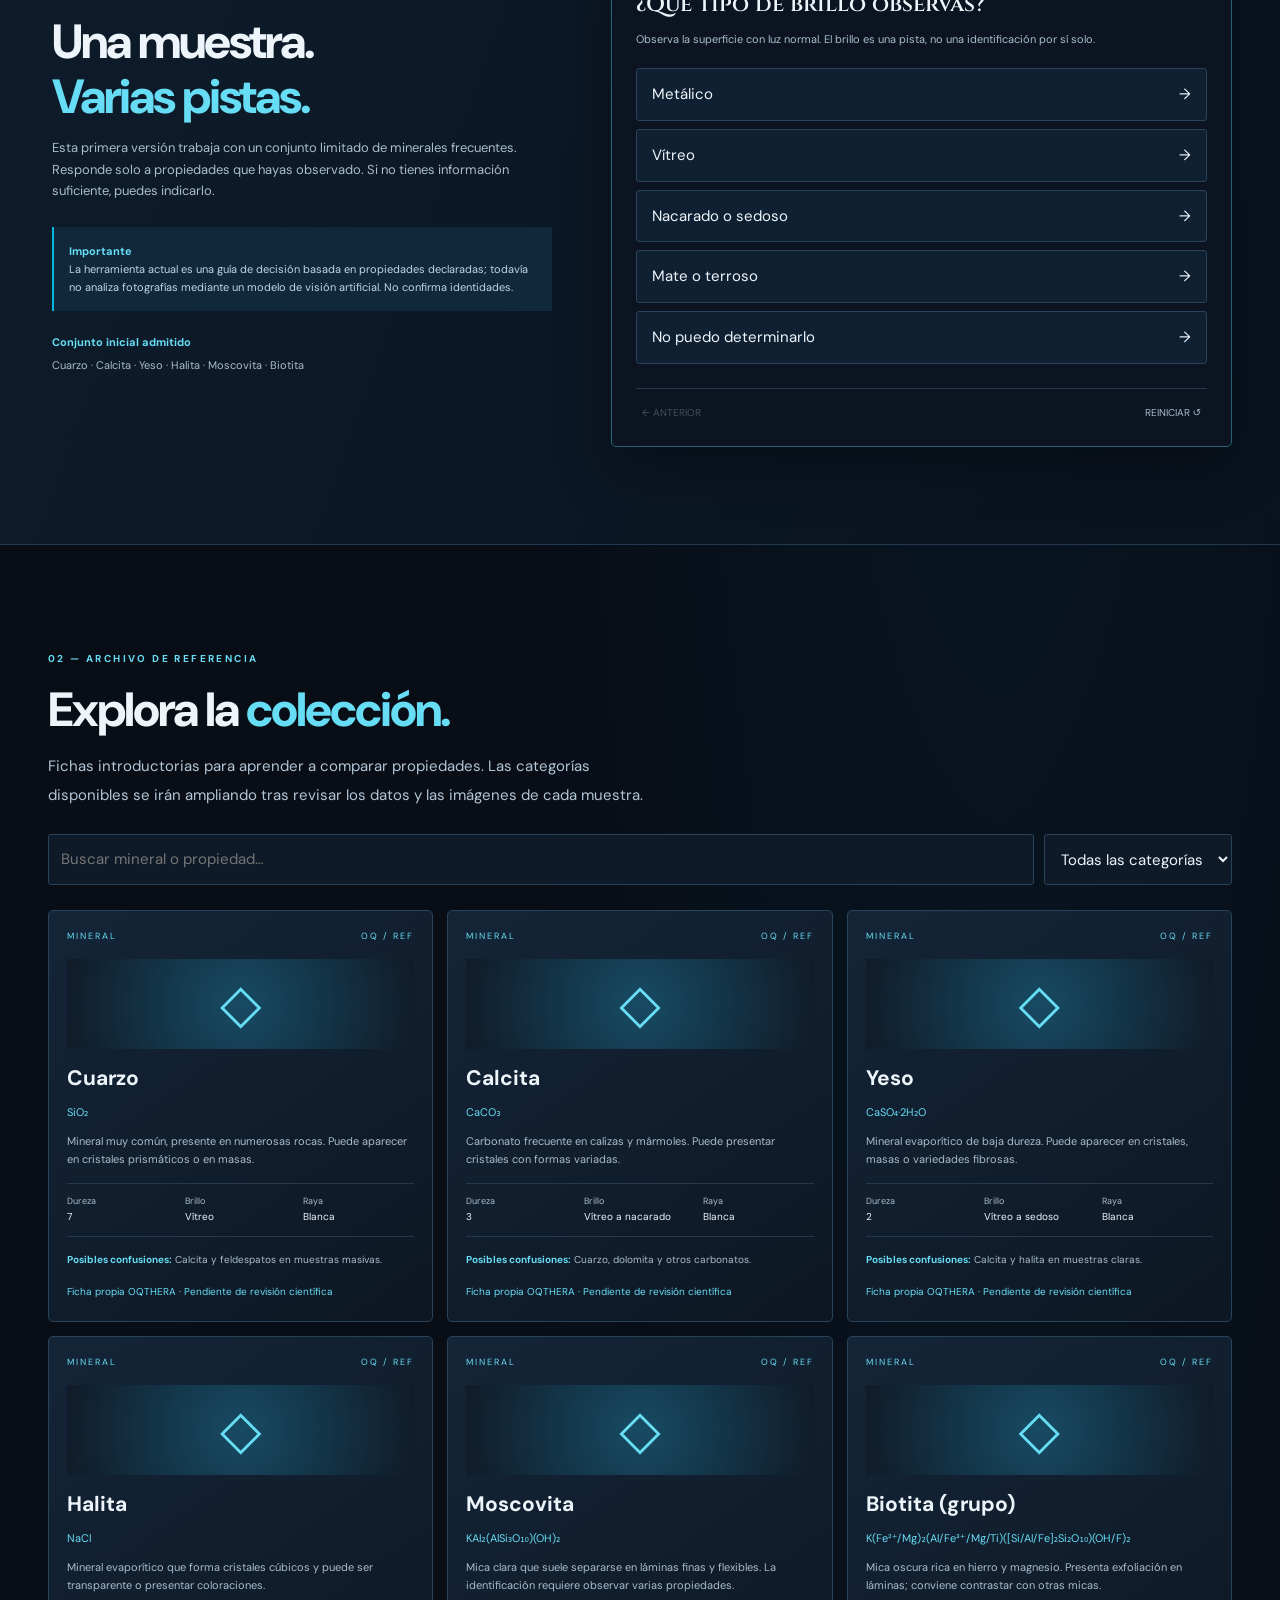
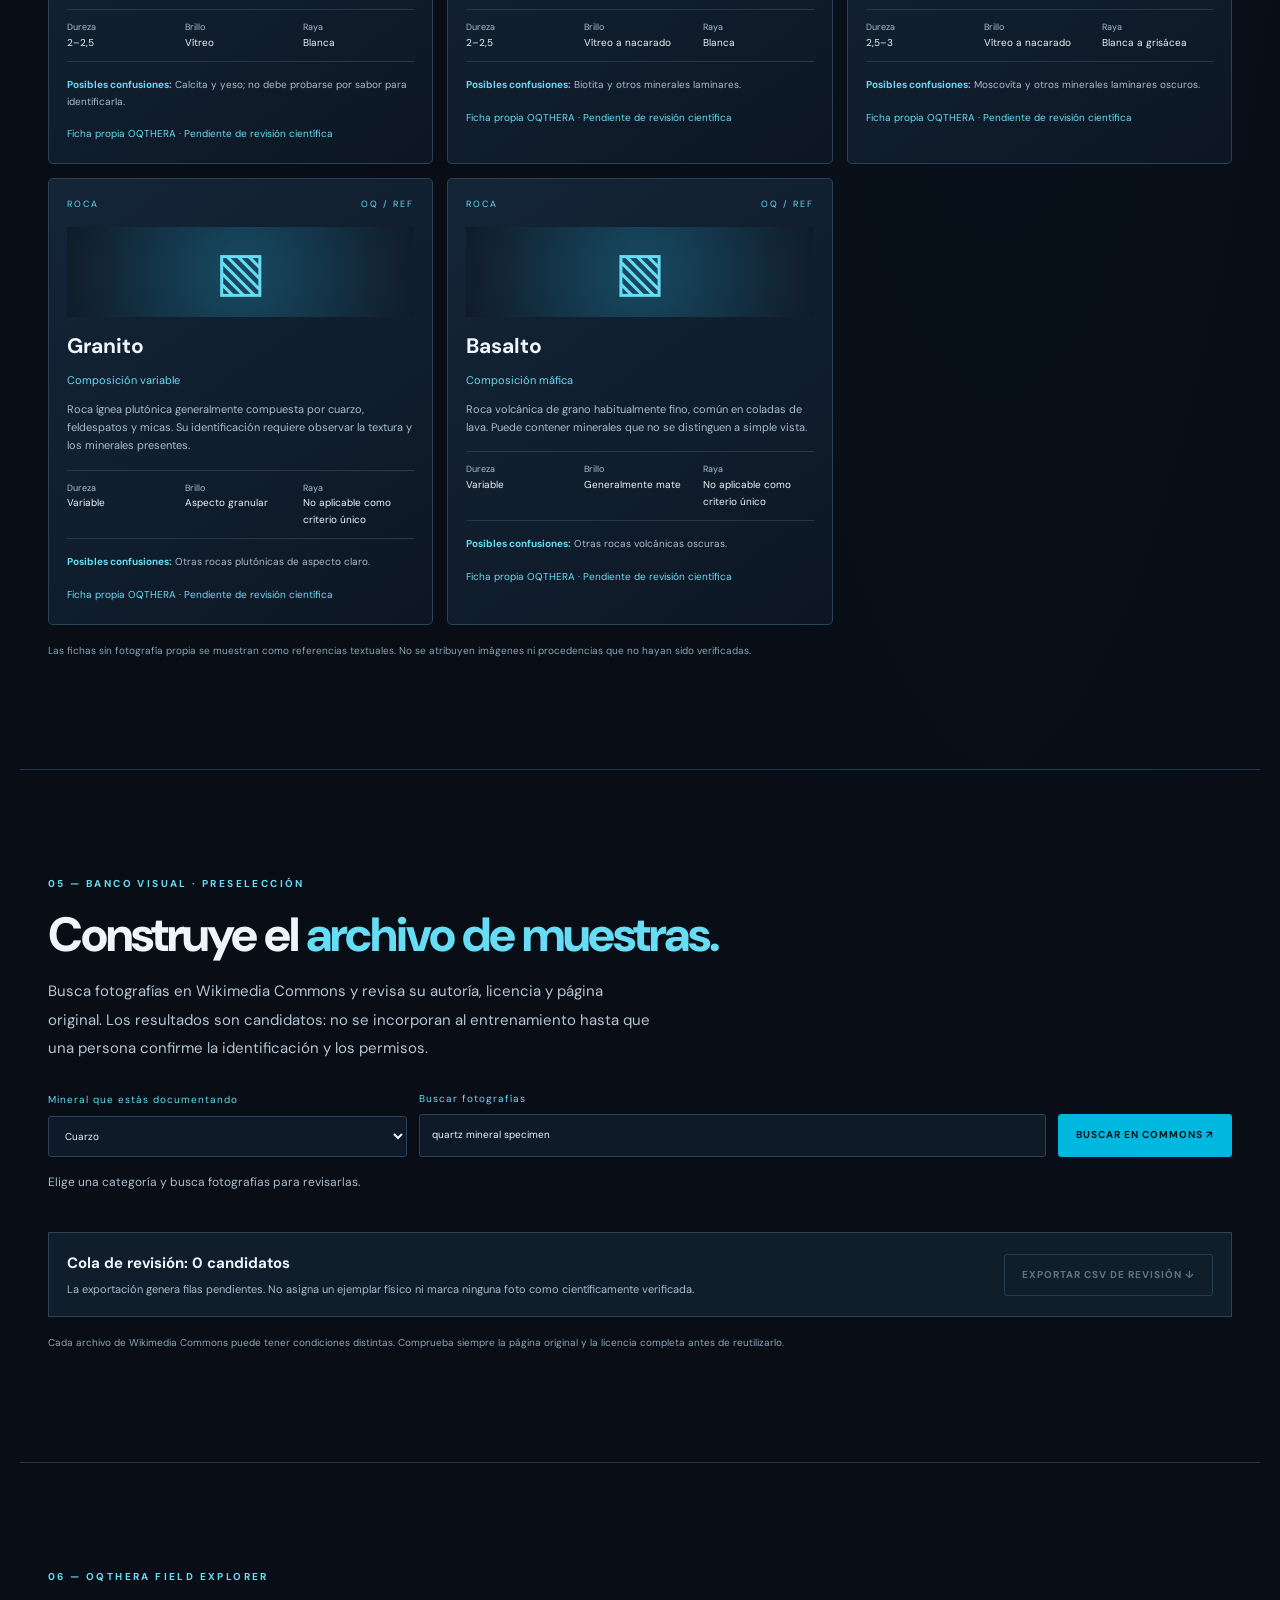
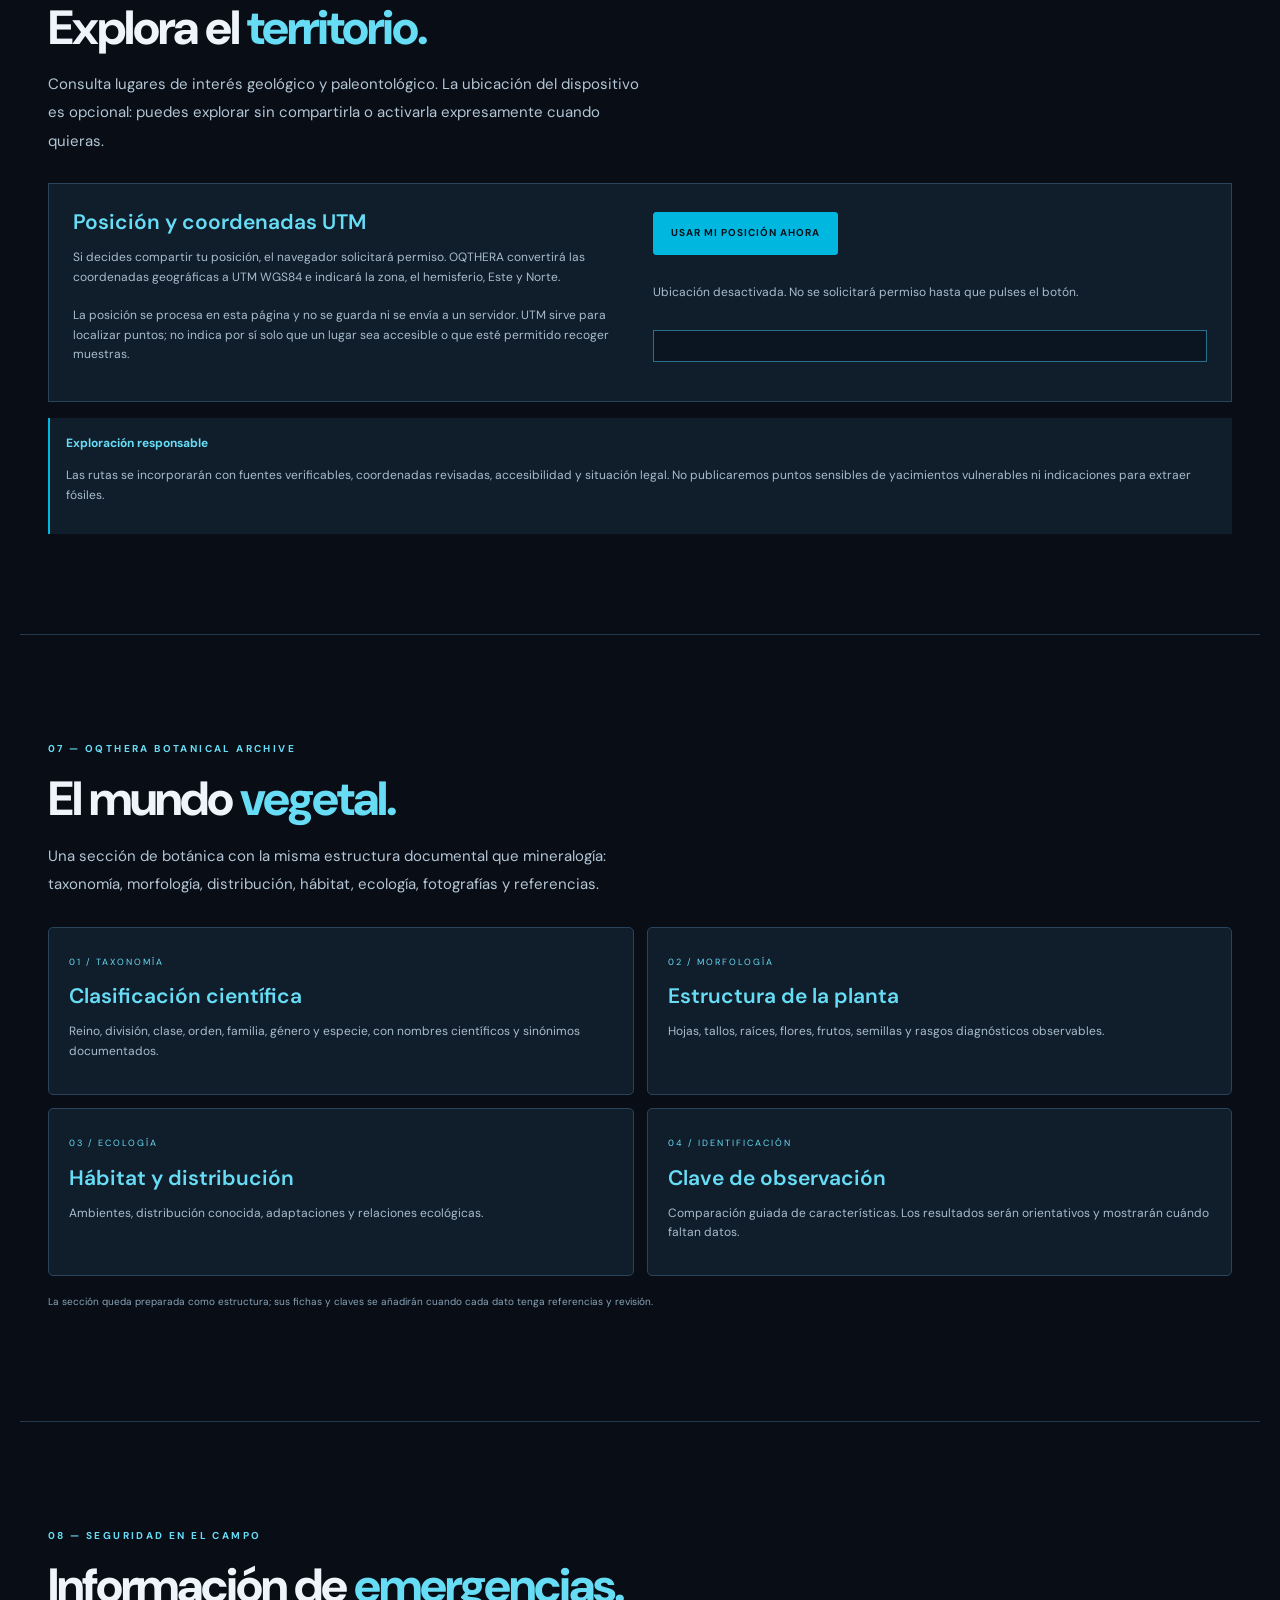
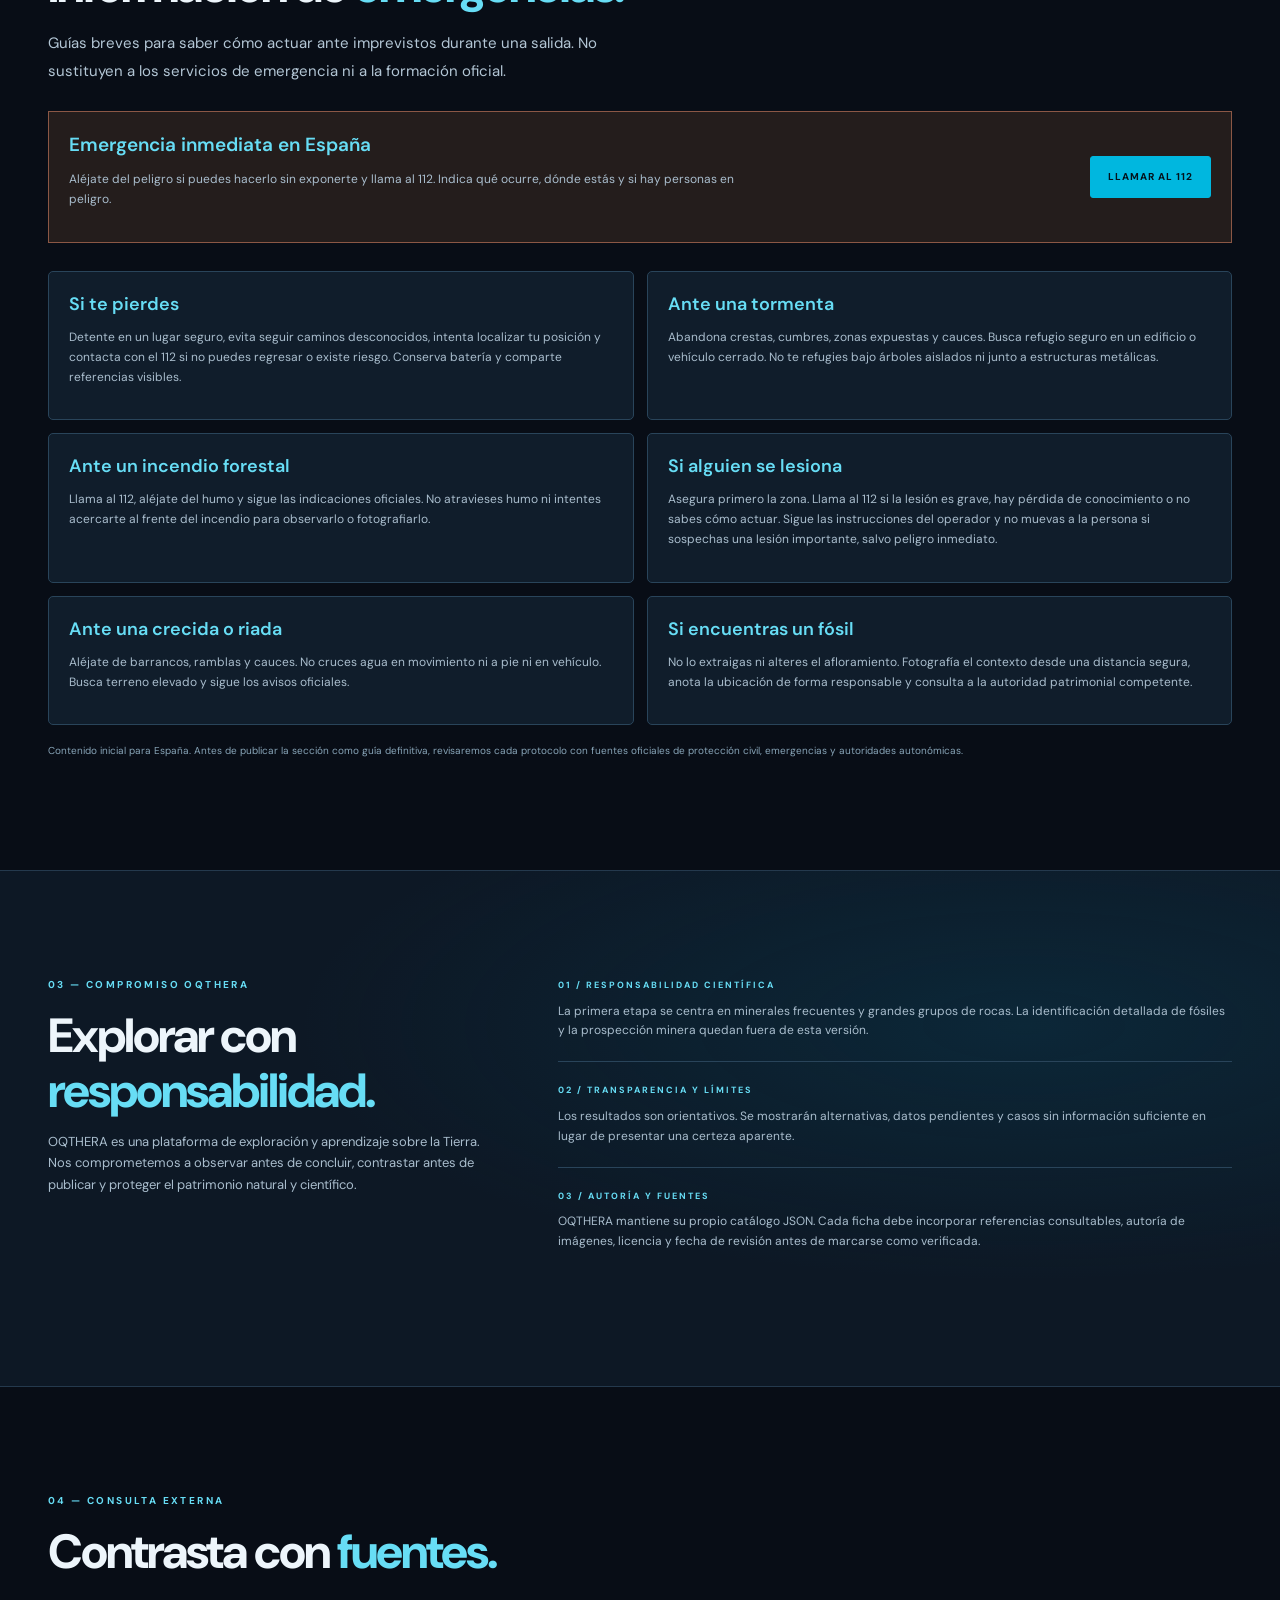
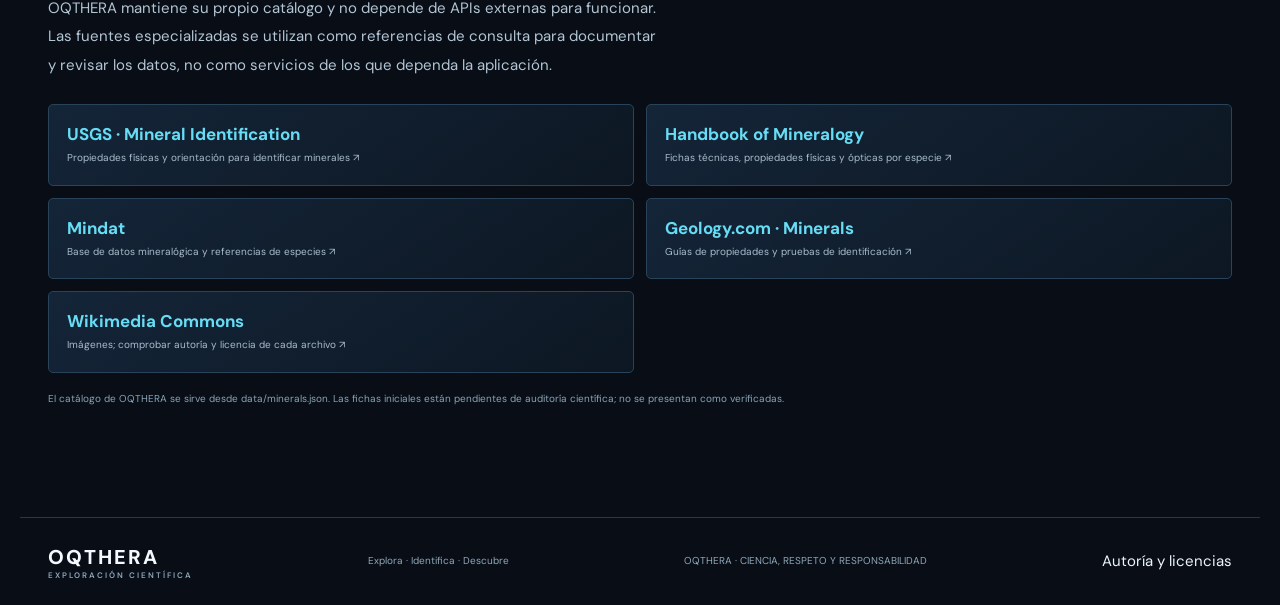
==== commit f384b8fc: "Apply refreshed GEOAI styling cache to index.html" ====
--- a/index.html
+++ b/index.html
@@ -3,14 +3,14 @@
 <head>
   <meta charset="utf-8">
   <meta name="viewport" content="width=device-width,initial-scale=1">
-  <meta name="theme-color" content="#17130f">
+  <meta name="theme-color" content="#080d16">
   <meta name="description" content="OQTHERA: explora, compara e identifica de forma orientativa rocas y minerales con fichas, propiedades y fuentes consultables.">
   <link rel="canonical" href="https://pnmonja.github.io/GEOAI/">
-  <title>OQTHERA — Exploración científica</title>
+  <title>GEOAI | OQTHERA — Exploración científica</title>
   <link rel="preconnect" href="https://fonts.googleapis.com">
   <link rel="preconnect" href="https://fonts.gstatic.com" crossorigin>
   <link href="https://fonts.googleapis.com/css2?family=Cinzel:wght@500;600;700&family=DM+Sans:wght@400;500;600;700&display=swap" rel="stylesheet">
-  <link rel="stylesheet" href="styles.css">
+  <link rel="stylesheet" href="styles.css?v=3">
 </head>
 <body>
 <header class="top">
--- a/styles.css
+++ b/styles.css
@@ -28,4 +28,75 @@
 @media(max-width:700px){.field-panel{grid-template-columns:1fr}.botanical-grid,.emergency-grid{grid-template-columns:1fr}.emergency-call{align-items:flex-start;flex-direction:column}}
 
 
-:root{--gold:#cbb078;--gold2:#ead5a7;--muted:#c0b5a3;--line:#5b4b35}::selection{background:#cbb078;color:#17130f}:focus-visible{outline:2px solid var(--gold2);outline-offset:4px}.btn,.entry-card,.sample-card,.commons-card,.botanical-grid article,.emergency-grid article{transition:transform .2s ease,border-color .2s ease,background .2s ease}.btn:hover{background:var(--gold2);border-color:var(--gold2);transform:translateY(-2px)}.entry-card,.sample-card,.commons-card,.botanical-grid article,.emergency-grid article{border-radius:3px}.entry-card:hover,.sample-card:hover,.commons-card:hover,.botanical-grid article:hover,.emergency-grid article:hover{border-color:var(--gold);transform:translateY(-3px)}.hero-art{box-shadow:0 24px 70px #0006}.project-section{background:radial-gradient(ellipse at 80% 30%,#49372255,transparent 50%),#211c15}.project-points article:last-child{border-bottom:0}footer a:hover{color:var(--gold2)}@media(prefers-reduced-motion:reduce){*,*::before,*::after{scroll-behavior:auto!important;transition:none!important;animation:none!important}}@media(max-width:520px){.hero-actions .btn{width:100%;text-align:center}}+:root{--gold:#cbb078;--gold2:#ead5a7;--muted:#c0b5a3;--line:#5b4b35}::selection{background:#cbb078;color:#17130f}:focus-visible{outline:2px solid var(--gold2);outline-offset:4px}.btn,.entry-card,.sample-card,.commons-card,.botanical-grid article,.emergency-grid article{transition:transform .2s ease,border-color .2s ease,background .2s ease}.btn:hover{background:var(--gold2);border-color:var(--gold2);transform:translateY(-2px)}.entry-card,.sample-card,.commons-card,.botanical-grid article,.emergency-grid article{border-radius:3px}.entry-card:hover,.sample-card:hover,.commons-card:hover,.botanical-grid article:hover,.emergency-grid article:hover{border-color:var(--gold);transform:translateY(-3px)}.hero-art{box-shadow:0 24px 70px #0006}.project-section{background:radial-gradient(ellipse at 80% 30%,#49372255,transparent 50%),#211c15}.project-points article:last-child{border-bottom:0}footer a:hover{color:var(--gold2)}@media(prefers-reduced-motion:reduce){*,*::before,*::after{scroll-behavior:auto!important;transition:none!important;animation:none!important}}@media(max-width:520px){.hero-actions .btn{width:100%;text-align:center}}
+
+/* GEOAI / OQTHERA — visual system refresh */
+:root{--ink:#edf5fb;--muted:#a9bdcd;--gold:#00b7df;--gold2:#67ddf5;--bg:#080d16;--panel:#101b29;--panel2:#142538;--line:#24394d;--rust:#c47b55}
+html{scroll-padding-top:100px;background:var(--bg)}
+body{background:radial-gradient(ellipse at 78% 0%,#07334a55,transparent 38%),var(--bg);color:var(--ink);font-family:"DM Sans",system-ui,sans-serif}
+.top{max-width:none;width:100%;height:78px;padding:0 max(28px,calc((100vw - 1240px)/2));background:#080d16eF;border-bottom:1px solid #29445a;backdrop-filter:blur(16px);position:sticky;top:0}
+.brand{font-family:"DM Sans",sans-serif;font-weight:800;letter-spacing:2px;color:#f3f9fd}
+.brand small{color:#8da9bd;letter-spacing:2px}
+.brand-logo{filter:drop-shadow(0 0 10px #00b7df33)}
+nav{color:#c6d7e4;gap:25px}
+nav a:hover,.reference-link:hover,footer a:hover{color:var(--gold2)}
+.toplink{border-color:#00b7df;color:#b8f2ff;background:#00b7df12}
+.hero{max-width:1240px;min-height:650px;padding-top:95px;padding-bottom:90px}
+.eyebrow{color:var(--gold2);letter-spacing:2.4px}
+.hero h1,.section h2,.identify-intro h2,.project-grid h2{font-family:"DM Sans",sans-serif;font-weight:800;letter-spacing:-2px}
+.hero h1 em,h2 em{color:var(--gold2)}
+.hero-copy>p,.section-lead{color:#b3c6d5}
+.btn{background:var(--gold);border-color:var(--gold);color:#04121c;border-radius:3px}
+.btn.ghost{background:transparent;color:#d5f8ff;border-color:#3c718b}
+.btn:hover{background:var(--gold2);border-color:var(--gold2);color:#06131d}
+.hero-meta{color:#82a7bd}
+.hero-art{height:430px;max-width:510px;background:radial-gradient(ellipse at 50% 48%,#075a7a 0%,#102a3d 34%,#09131f 72%);border:1px solid #2d7793;box-shadow:0 28px 90px #0009,0 0 55px #00a9d622}
+.hero-art:before{border-color:#55cce866}
+.orbit{border-color:#55cce855}
+.crystal{background:linear-gradient(100deg,#0c6383,#a5e8f5 35%,#15516a 70%);filter:drop-shadow(0 0 22px #36c8ed88)}
+.crystal-b{background:linear-gradient(100deg,#14728c,#c5f5fb 45%,#164b62)}
+.crystal-c{background:linear-gradient(100deg,#5b9caf,#e6fbff 50%,#2d687a)}
+.compass,.art-caption{color:#b9f4ff}
+.principles{border-color:var(--line)}
+.principles b{color:var(--gold2)}
+.principles small,.principles>p{color:var(--muted)}
+.section{padding-top:100px;padding-bottom:100px}
+.entry-card,.sample-card,.source-links a,.botanical-grid article,.emergency-grid article{background:linear-gradient(145deg,#142538,#0d1723);border:1px solid #29445a;border-radius:5px}
+.entry-card:hover,.sample-card:hover,.botanical-grid article:hover,.emergency-grid article:hover{border-color:var(--gold);box-shadow:0 16px 42px #0005}
+.entry-feature{background:linear-gradient(145deg,#123b52,#102033)}
+.entry-card small,.sample-top,.project-points b,.entry-card strong{color:var(--gold2)}
+.entry-card h3,.sample-card h3,.source-links b{font-family:"DM Sans",sans-serif;font-weight:700}
+.entry-card p,.sample-card>p:not(.formula),.project-points p{color:var(--muted)}
+.identify-section{background:linear-gradient(110deg,#0e1c2b,#09121e);border-color:var(--line)}
+.notice{background:#10283a;border-color:var(--gold);color:#c0d6e5}
+.notice b,.accepted b{color:var(--gold2)}
+.lab-panel{background:#0b1420;border:1px solid #28627a;border-radius:5px;box-shadow:0 20px 55px #0005}
+.panel-head,.panel-foot,.result-card .result-label{color:var(--gold2)}
+.progress{background:#21384a}.progress i{background:linear-gradient(90deg,#008db6,#67ddf5)}
+.answer{background:#102033;border-color:#29445a;color:var(--ink);border-radius:3px}
+.answer:hover,.answer.selected{border-color:var(--gold);color:var(--gold2);background:#12354a}
+.candidate-list article{background:#112438;border-color:#29445a}
+.candidate-list b,.candidate-list a{color:var(--gold2)}
+.result-caution{border-color:#c47b55}
+.catalog-tools input,.catalog-tools select,.commons-controls input,.commons-controls select{background:#0e1a28;border-color:#29445a;color:var(--ink);border-radius:3px}
+.sample-glyph{background:radial-gradient(circle,#174b63,#101b29);color:var(--gold2)}
+.formula,.confusions b{color:var(--gold2)}
+.small-note{color:#88a5b8}
+.project-section{background:radial-gradient(ellipse at 80% 30%,#07506b44,transparent 50%),#0d1825;border-color:var(--line)}
+.project-points article,.source-links a{border-color:#29445a}
+.source-links b{color:var(--gold2)}
+.commons-card,.commons-export,.field-panel,.field-note,.botanical-grid article,.emergency-grid article{background:#101d2b;border-color:#29445a}
+.commons-controls label,.commons-card-body a{color:var(--gold2)}
+.commons-warning{border-color:#c47b55}
+.utm-output{background:#0b1521;border-color:#28708c}
+.utm-output b{color:var(--gold2)}
+.field-note{border-left-color:var(--gold)}
+.botanical-grid article>span{color:var(--gold2)}
+.field-copy h3,.emergency-grid h3,.botanical-grid h3,.emergency-call b{font-family:"DM Sans",sans-serif;color:var(--gold2)}
+.emergency-call{background:#241d1c;border-color:#8b5745}
+footer{border-color:var(--line)}
+footer p,footer>small{color:#8fa8b9}
+:focus-visible{outline:2px solid var(--gold2);outline-offset:4px}
+@media(max-width:800px){.top{padding:0 22px;background:#080d16}.hero{padding-top:55px}.hero-art{max-width:100%}nav.nav-open{background:#101d2b;border-color:#29445a;box-shadow:0 18px 45px #0009}}
+@media(max-width:520px){.hero h1{letter-spacing:-1.5px}.section{padding-top:70px;padding-bottom:70px}.hero-art{height:260px}}
+@media(prefers-reduced-motion:reduce){*,*::before,*::after{transition:none!important;scroll-behavior:auto!important}}
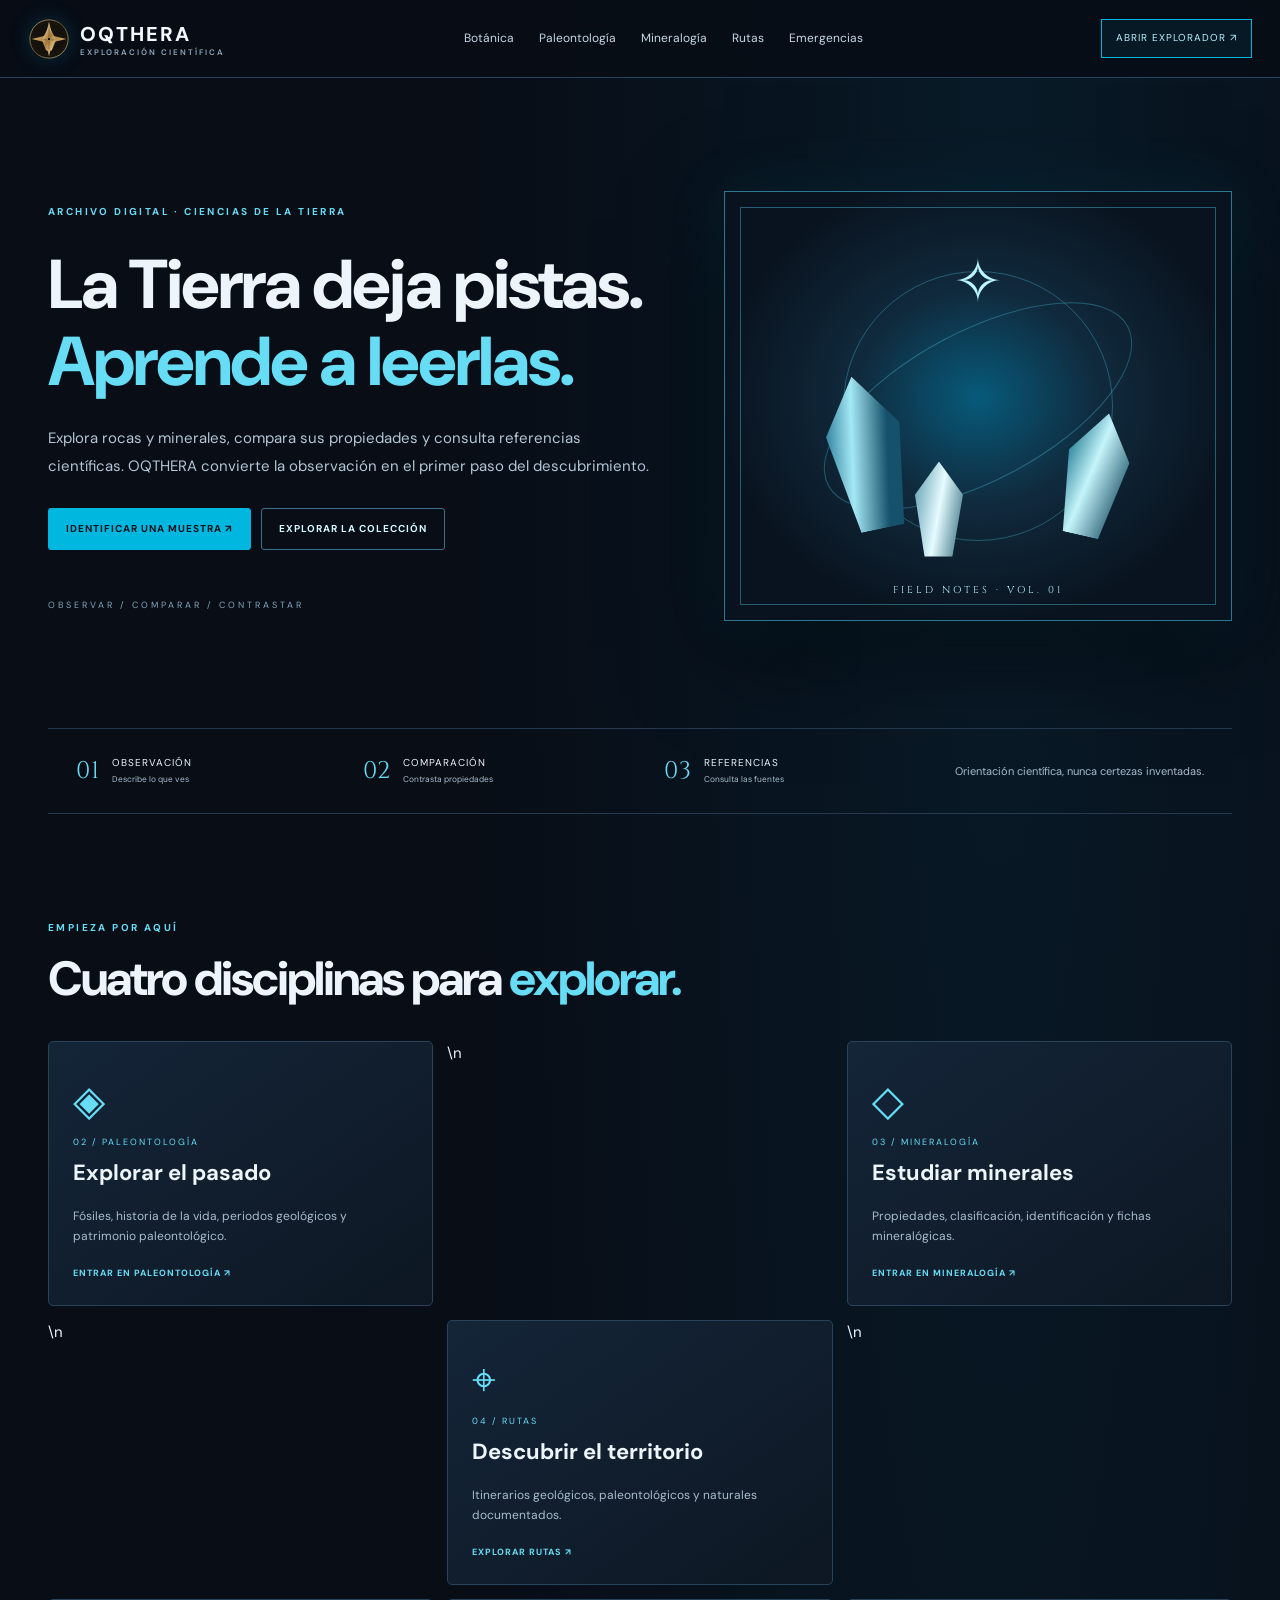
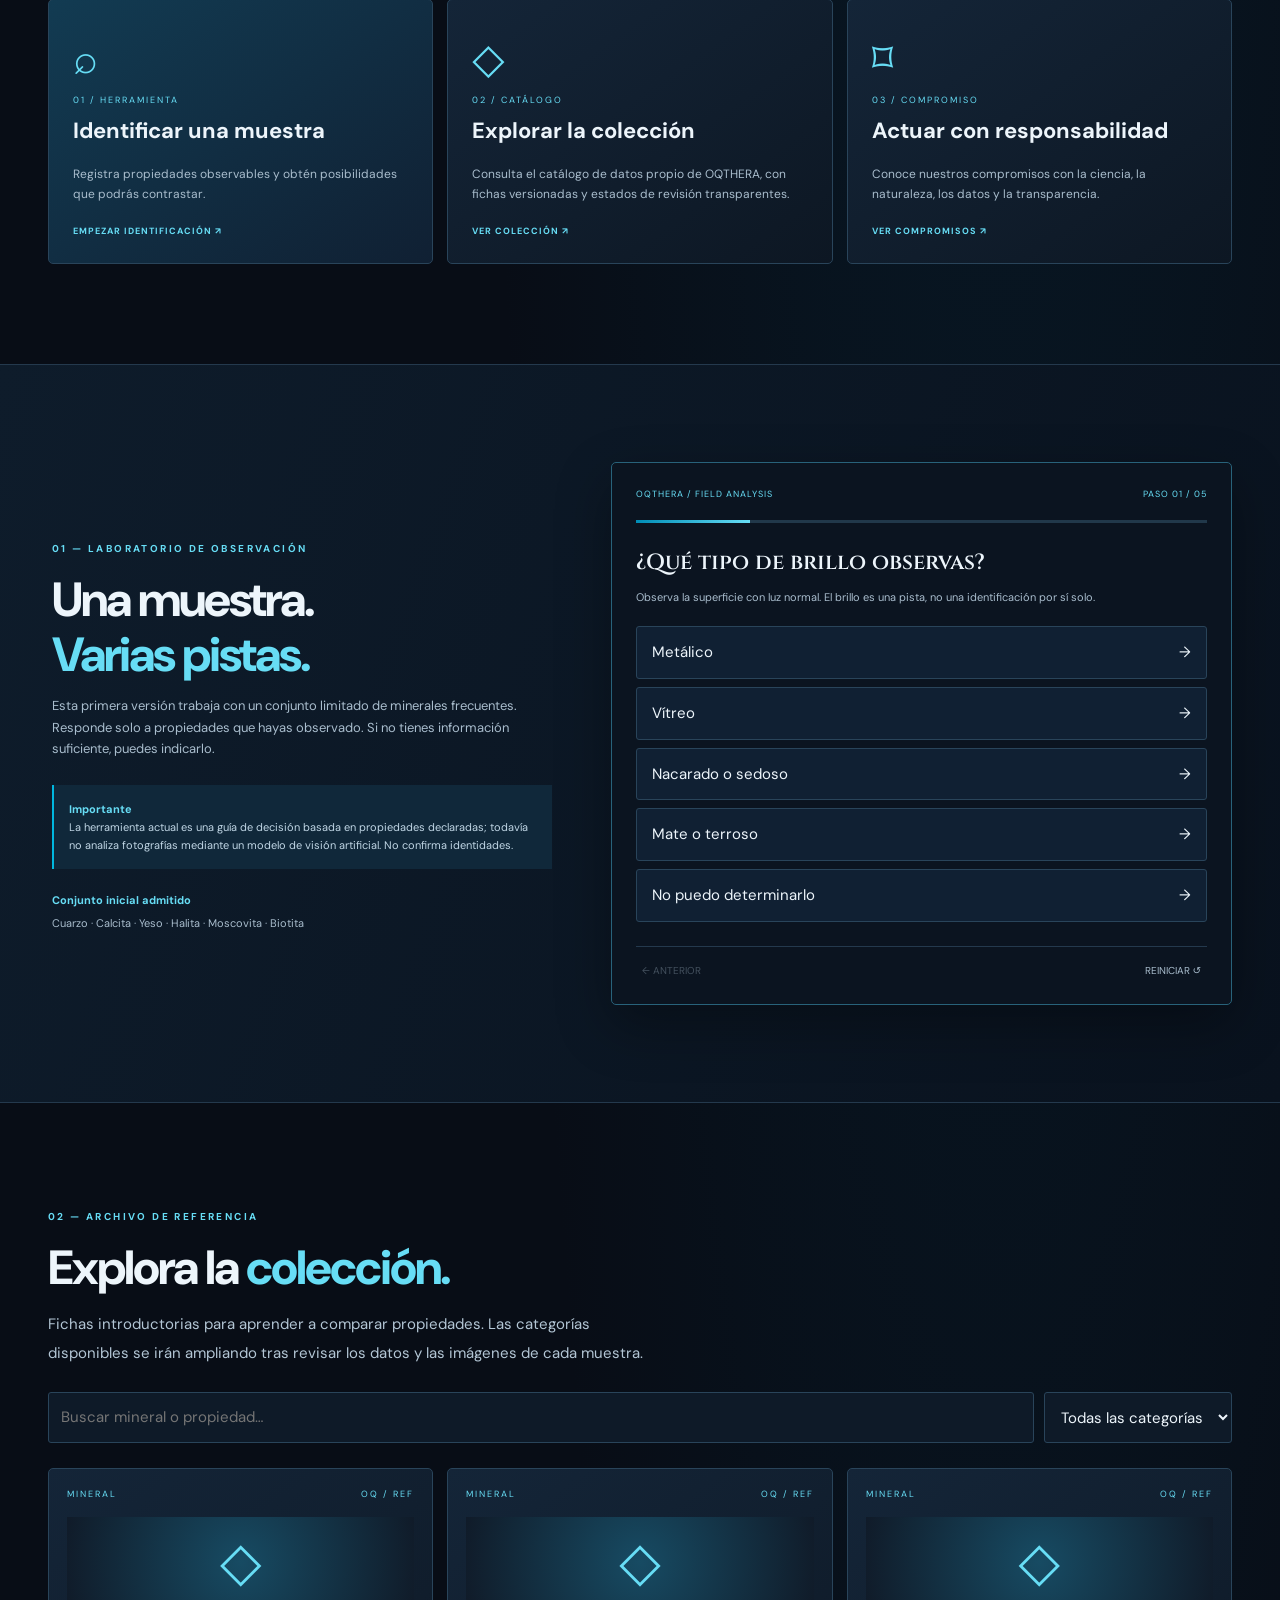
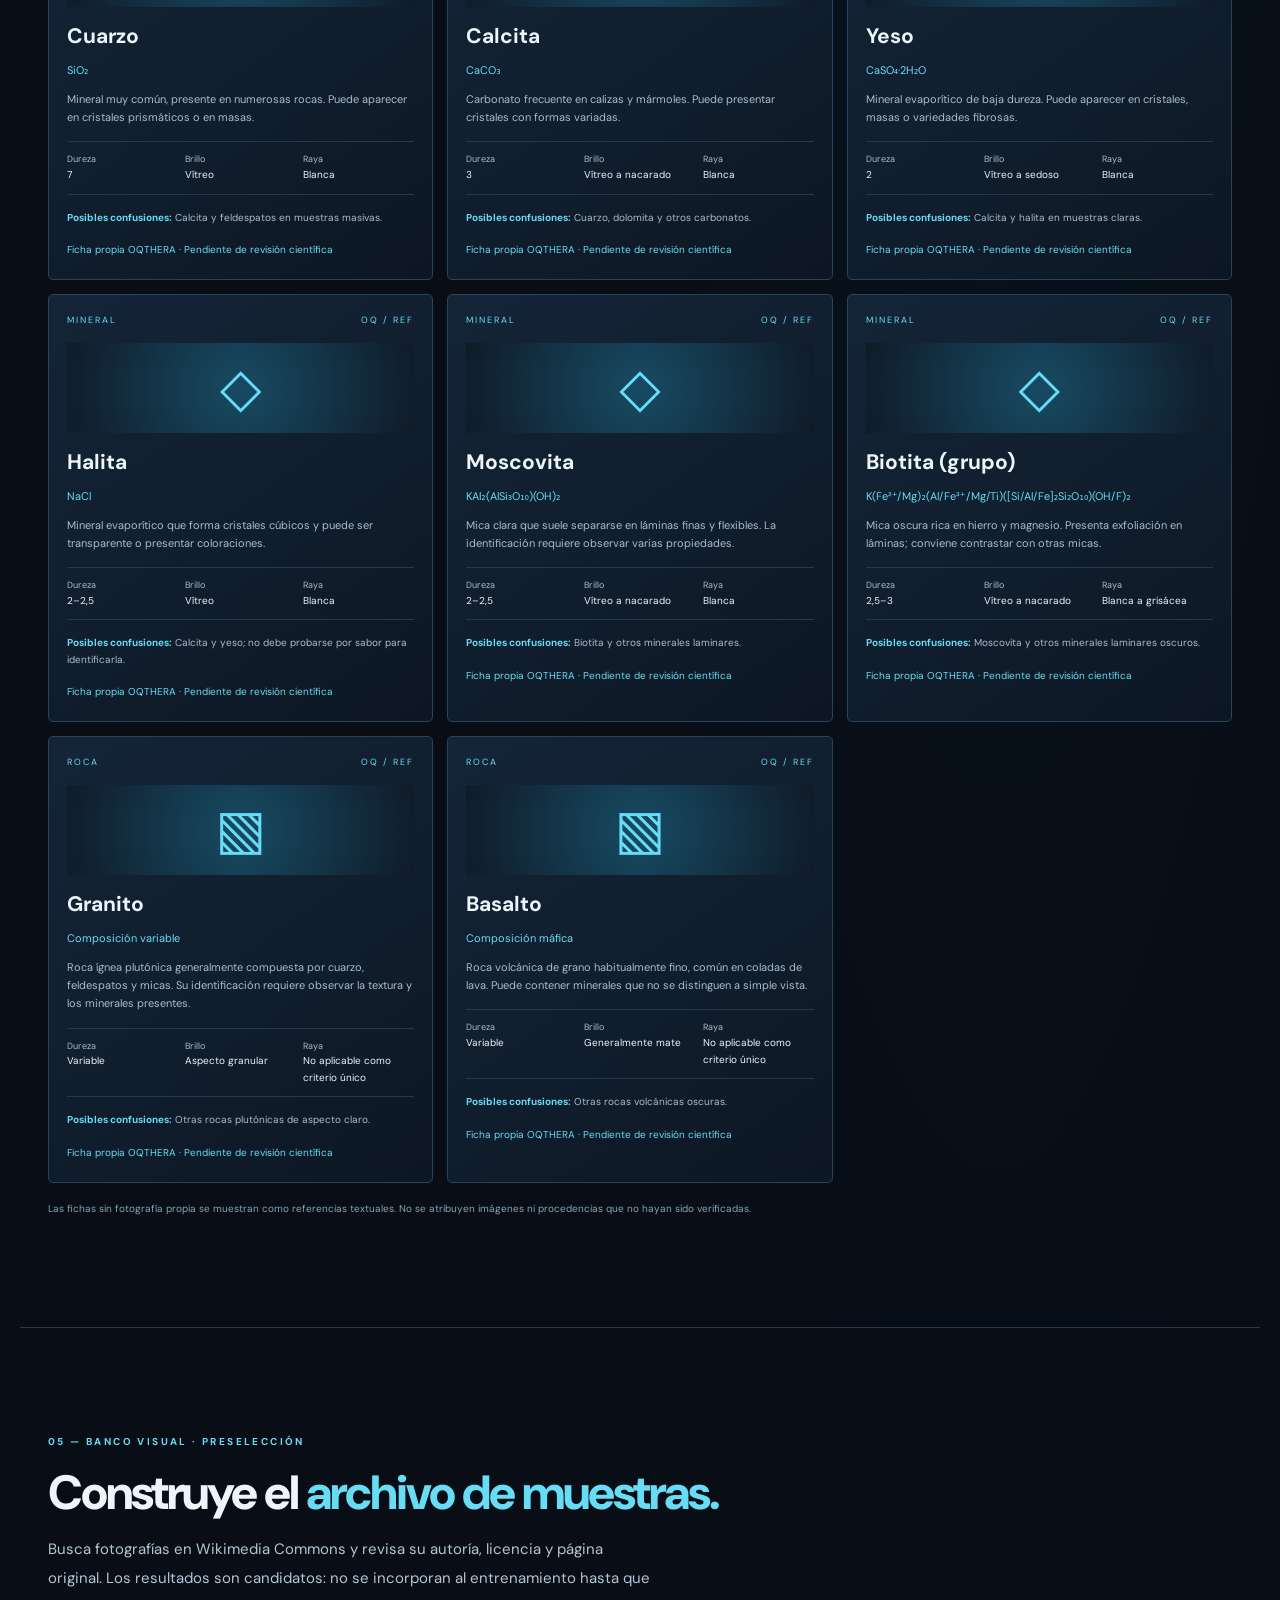
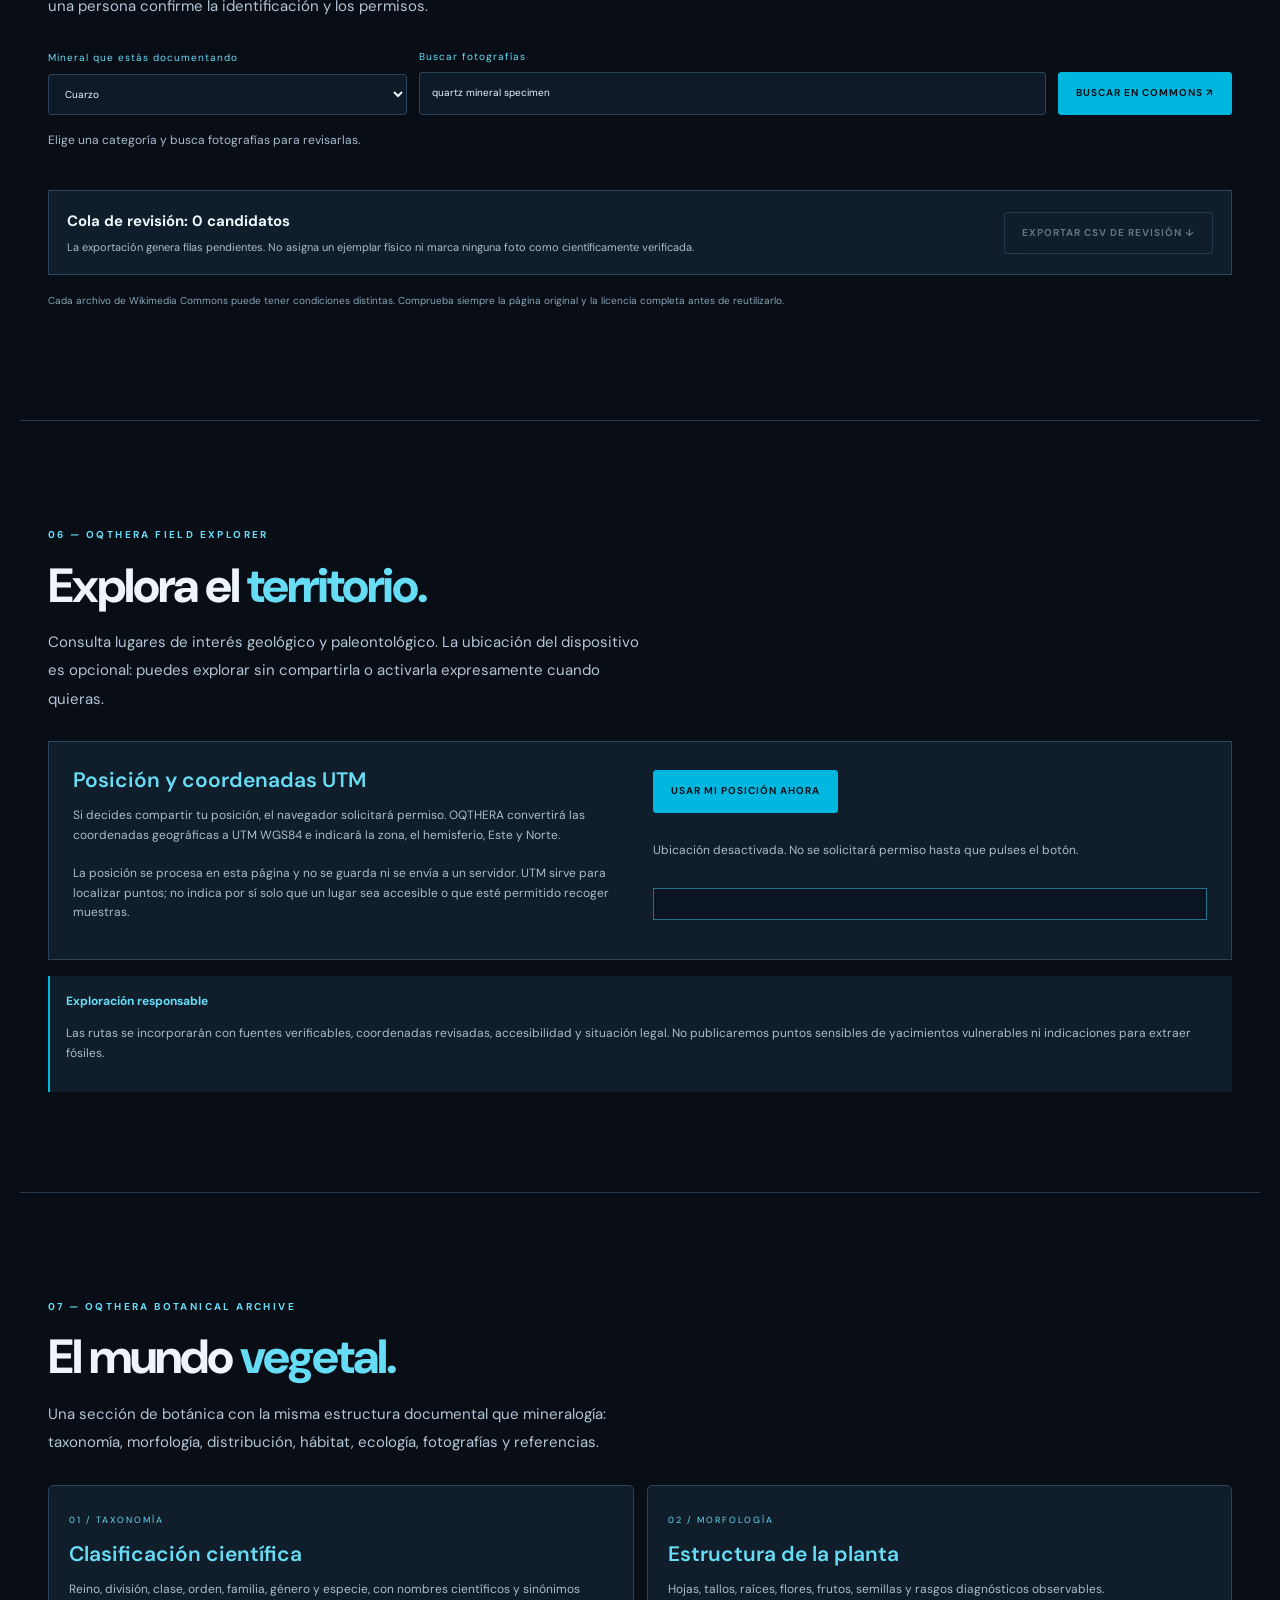
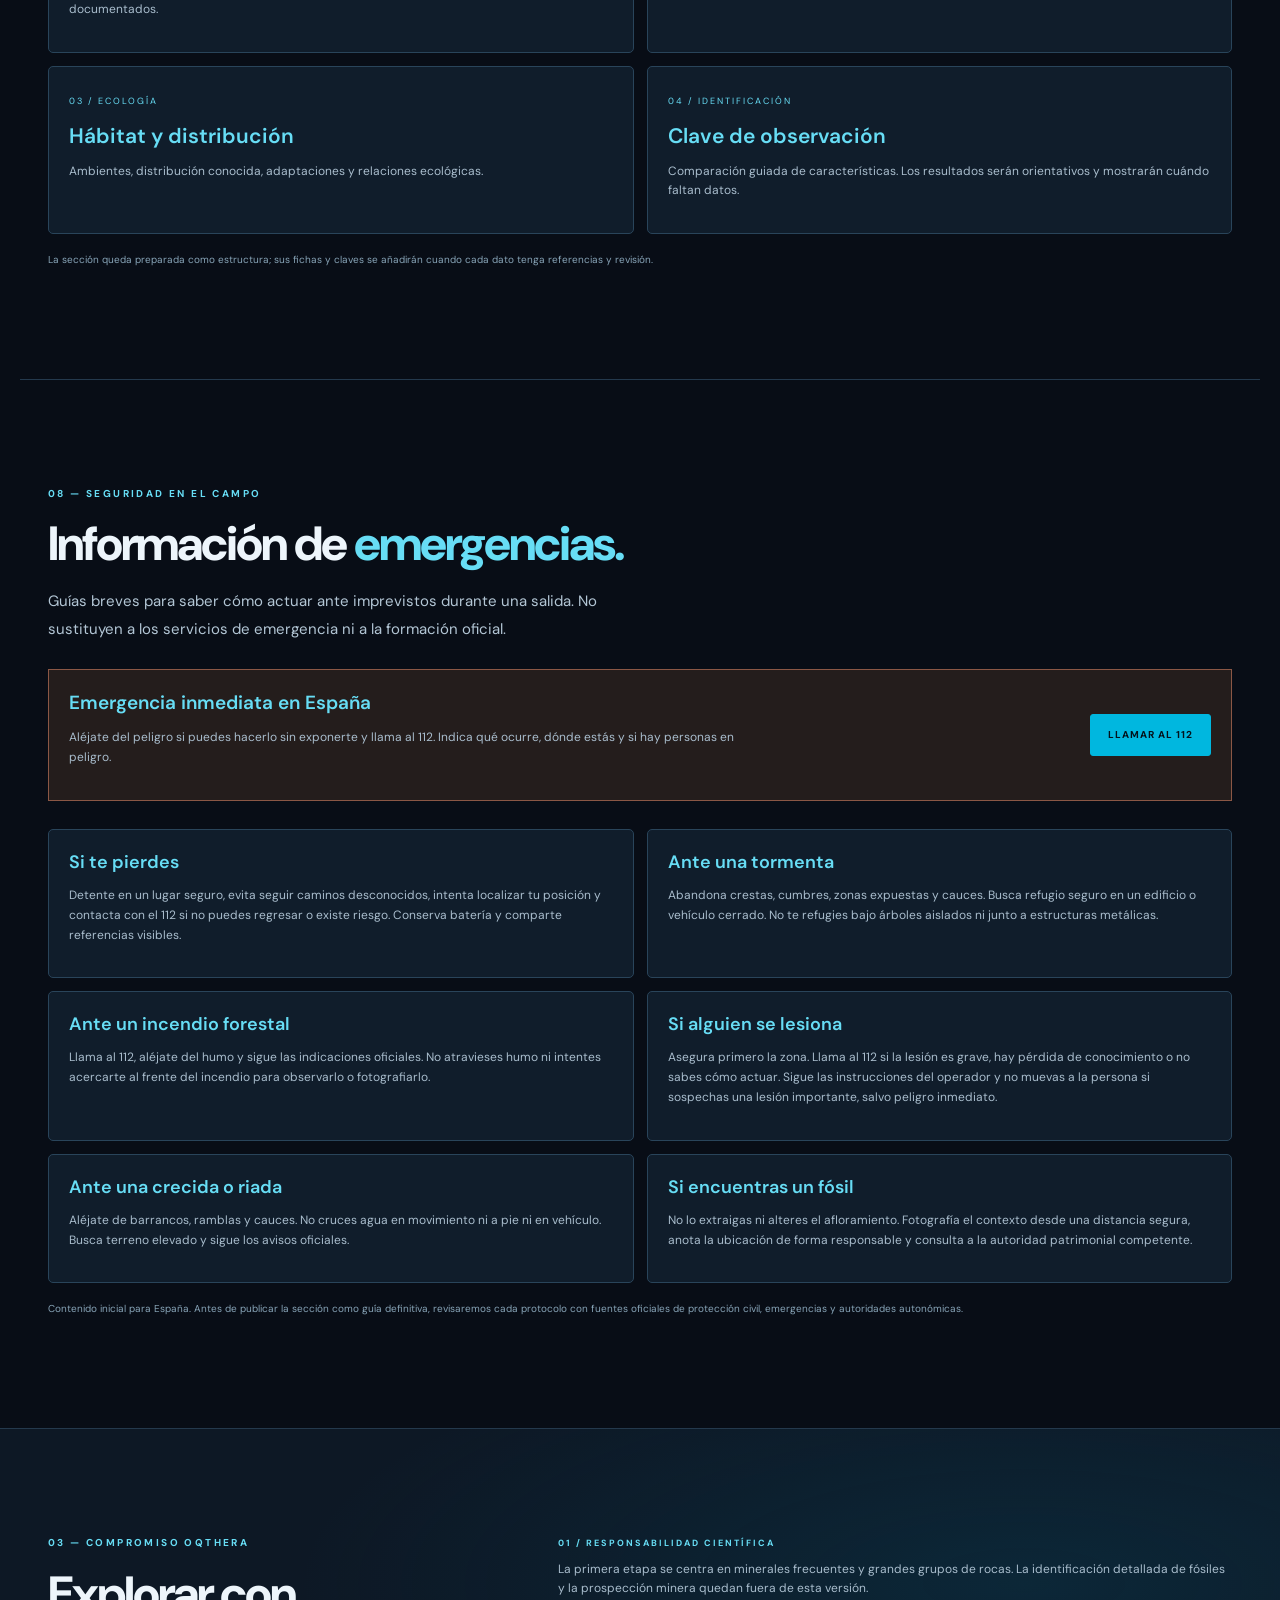
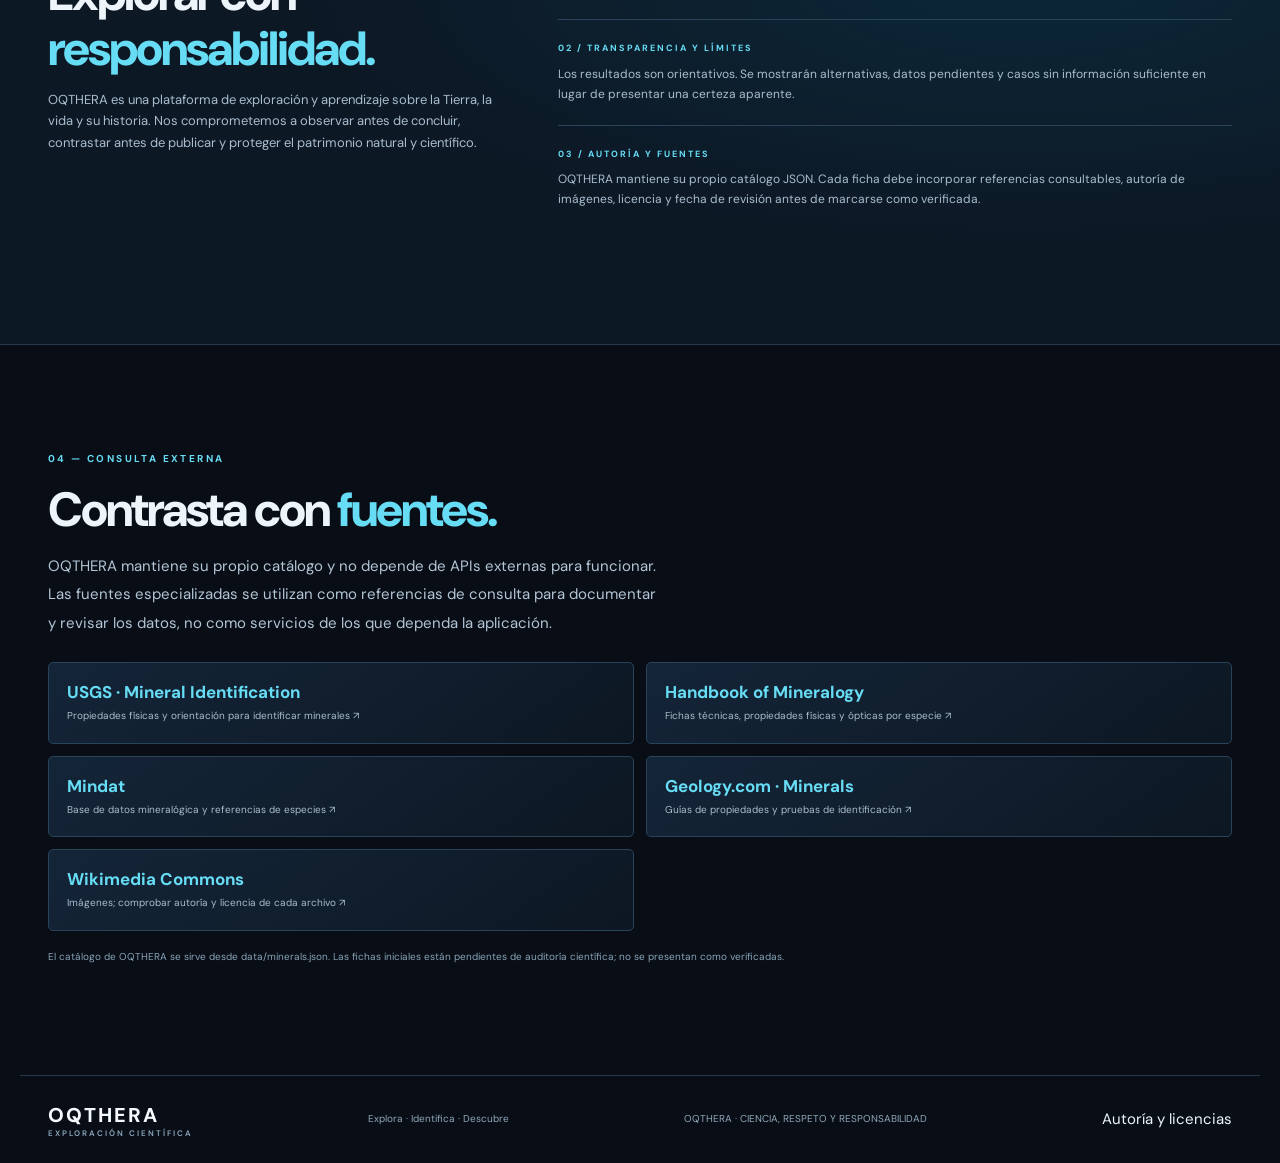
==== commit 7f5fc5b0: "Reorganiza navegación principal de OQTHERA" ====
--- a/index.html
+++ b/index.html
@@ -6,7 +6,7 @@
   <meta name="theme-color" content="#080d16">
   <meta name="description" content="OQTHERA: explora, compara e identifica de forma orientativa rocas y minerales con fichas, propiedades y fuentes consultables.">
   <link rel="canonical" href="https://pnmonja.github.io/GEOAI/">
-  <title>GEOAI | OQTHERA — Exploración científica</title>
+  <title>OQTHERA — Exploración científica</title>
   <link rel="preconnect" href="https://fonts.googleapis.com">
   <link rel="preconnect" href="https://fonts.gstatic.com" crossorigin>
   <link href="https://fonts.googleapis.com/css2?family=Cinzel:wght@500;600;700&family=DM+Sans:wght@400;500;600;700&display=swap" rel="stylesheet">
@@ -15,7 +15,7 @@
 <body>
 <header class="top">
   <a class="brand" href="#inicio" aria-label="OQTHERA, inicio"><img class="brand-logo" src="assets/oqthera-mark.svg" alt=""><span>OQTHERA<small>EXPLORACIÓN CIENTÍFICA</small></span></a>
-  <nav id="main-nav"><a href="#identificar">Identificar</a><a href="#coleccion">Colección</a><a href="#field-explorer">Exploración</a><a href="botanica.html">Botánica</a><a href="#emergencias">Emergencias</a><a href="#responsabilidad">Responsabilidad</a></nav>
+  <nav id="main-nav"><a href="botanica.html">Botánica</a><a href="paleontologia.html">Paleontología</a><a href="mineralogia.html">Mineralogía</a><a href="rutas.html">Rutas</a><a href="#emergencias">Emergencias</a></nav>
   <a class="toplink" href="#identificar">ABRIR EXPLORADOR ↗</a>
   <button id="menu" aria-label="Abrir menú" aria-expanded="false">☰</button>
 </header>
@@ -23,7 +23,7 @@
 <main id="inicio">
   <section class="hero">
     <div class="hero-copy">
-      <label class="eyebrow">ARCHIVO DIGITAL · GEOLOGÍA · MINERALOGÍA</label>
+      <label class="eyebrow">ARCHIVO DIGITAL · CIENCIAS DE LA TIERRA</label>
       <h1>La Tierra deja pistas.<br><em>Aprende a leerlas.</em></h1>
       <p>Explora rocas y minerales, compara sus propiedades y consulta referencias científicas. OQTHERA convierte la observación en el primer paso del descubrimiento.</p>
       <div class="hero-actions"><a class="btn" href="#identificar">IDENTIFICAR UNA MUESTRA ↗</a><a class="btn ghost" href="#coleccion">EXPLORAR LA COLECCIÓN</a></div>
@@ -45,9 +45,9 @@
 
   <section class="section entry-section">
     <label class="eyebrow">EMPIEZA POR AQUÍ</label>
-    <h2>Tres caminos para <em>explorar.</em></h2>
+    <h2>Cuatro disciplinas para <em>explorar.</em></h2>
     <div class="entry-grid">
-      <a class="entry-card entry-feature" href="#identificar"><span class="entry-icon">⌕</span><small>01 / HERRAMIENTA</small><h3>Identificar una muestra</h3><p>Registra propiedades observables y obtén posibilidades que podrás contrastar.</p><strong>EMPEZAR IDENTIFICACIÓN ↗</strong></a>
+      <a class="entry-card" href="paleontologia.html"><span class="entry-icon">◈</span><small>02 / PALEONTOLOGÍA</small><h3>Explorar el pasado</h3><p>Fósiles, historia de la vida, periodos geológicos y patrimonio paleontológico.</p><strong>ENTRAR EN PALEONTOLOGÍA ↗</strong></a>\n      <a class="entry-card" href="mineralogia.html"><span class="entry-icon">◇</span><small>03 / MINERALOGÍA</small><h3>Estudiar minerales</h3><p>Propiedades, clasificación, identificación y fichas mineralógicas.</p><strong>ENTRAR EN MINERALOGÍA ↗</strong></a>\n      <a class="entry-card" href="rutas.html"><span class="entry-icon">⌖</span><small>04 / RUTAS</small><h3>Descubrir el territorio</h3><p>Itinerarios geológicos, paleontológicos y naturales documentados.</p><strong>EXPLORAR RUTAS ↗</strong></a>\n      <a class="entry-card entry-feature" href="#identificar"><span class="entry-icon">⌕</span><small>01 / HERRAMIENTA</small><h3>Identificar una muestra</h3><p>Registra propiedades observables y obtén posibilidades que podrás contrastar.</p><strong>EMPEZAR IDENTIFICACIÓN ↗</strong></a>
       <a class="entry-card" href="#coleccion"><span class="entry-icon">◇</span><small>02 / CATÁLOGO</small><h3>Explorar la colección</h3><p>Consulta el catálogo de datos propio de OQTHERA, con fichas versionadas y estados de revisión transparentes.</p><strong>VER COLECCIÓN ↗</strong></a>
       <a class="entry-card" href="#responsabilidad"><span class="entry-icon">⌑</span><small>03 / COMPROMISO</small><h3>Actuar con responsabilidad</h3><p>Conoce nuestros compromisos con la ciencia, la naturaleza, los datos y la transparencia.</p><strong>VER COMPROMISOS ↗</strong></a>
     </div>
@@ -131,7 +131,7 @@
 
   <section id="responsabilidad" class="project-section">
     <div class="section project-grid">
-      <div><label class="eyebrow">03 — COMPROMISO OQTHERA</label><h2>Explorar con <em>responsabilidad.</em></h2><p>OQTHERA es una plataforma de exploración y aprendizaje sobre la Tierra. Nos comprometemos a observar antes de concluir, contrastar antes de publicar y proteger el patrimonio natural y científico.</p></div>
+      <div><label class="eyebrow">03 — COMPROMISO OQTHERA</label><h2>Explorar con <em>responsabilidad.</em></h2><p>OQTHERA es una plataforma de exploración y aprendizaje sobre la Tierra, la vida y su historia. Nos comprometemos a observar antes de concluir, contrastar antes de publicar y proteger el patrimonio natural y científico.</p></div>
       <div class="project-points">
         <article><b>01 / RESPONSABILIDAD CIENTÍFICA</b><p>La primera etapa se centra en minerales frecuentes y grandes grupos de rocas. La identificación detallada de fósiles y la prospección minera quedan fuera de esta versión.</p></article>
         <article><b>02 / TRANSPARENCIA Y LÍMITES</b><p>Los resultados son orientativos. Se mostrarán alternativas, datos pendientes y casos sin información suficiente en lugar de presentar una certeza aparente.</p></article>
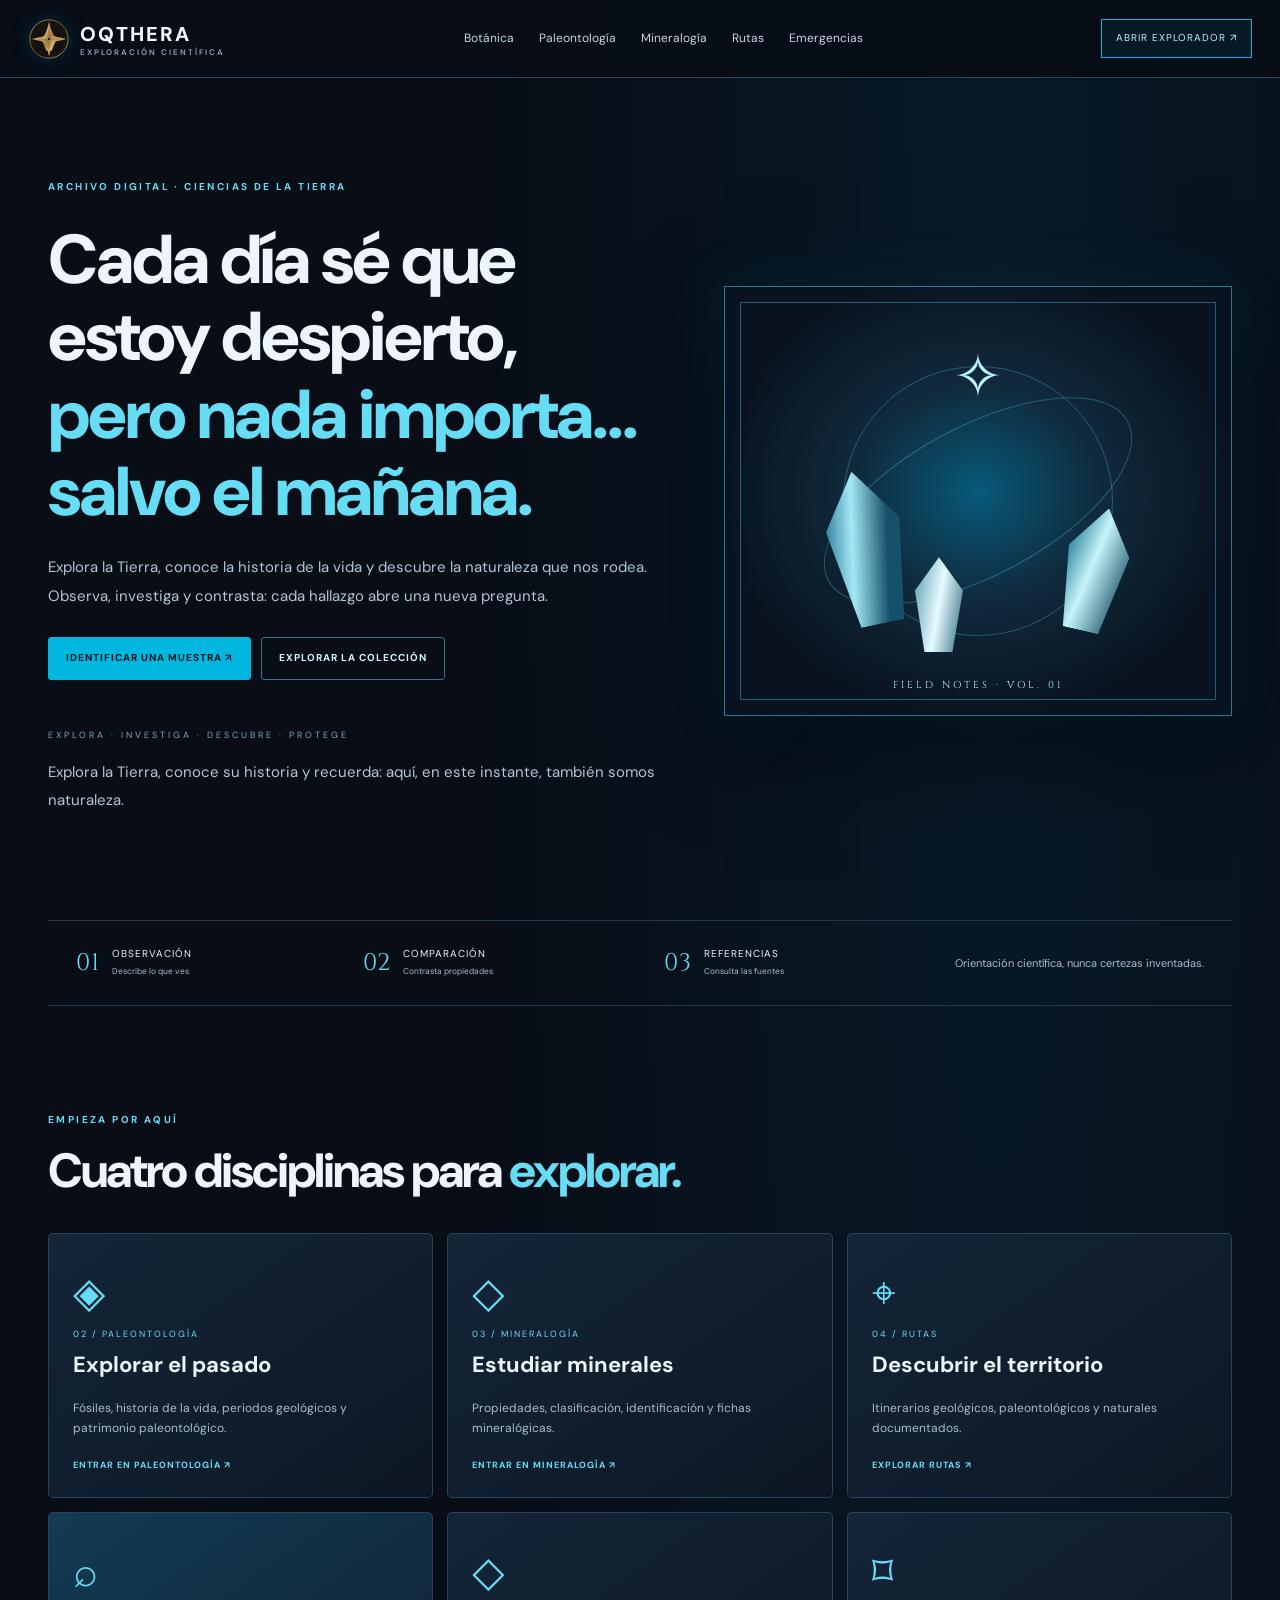
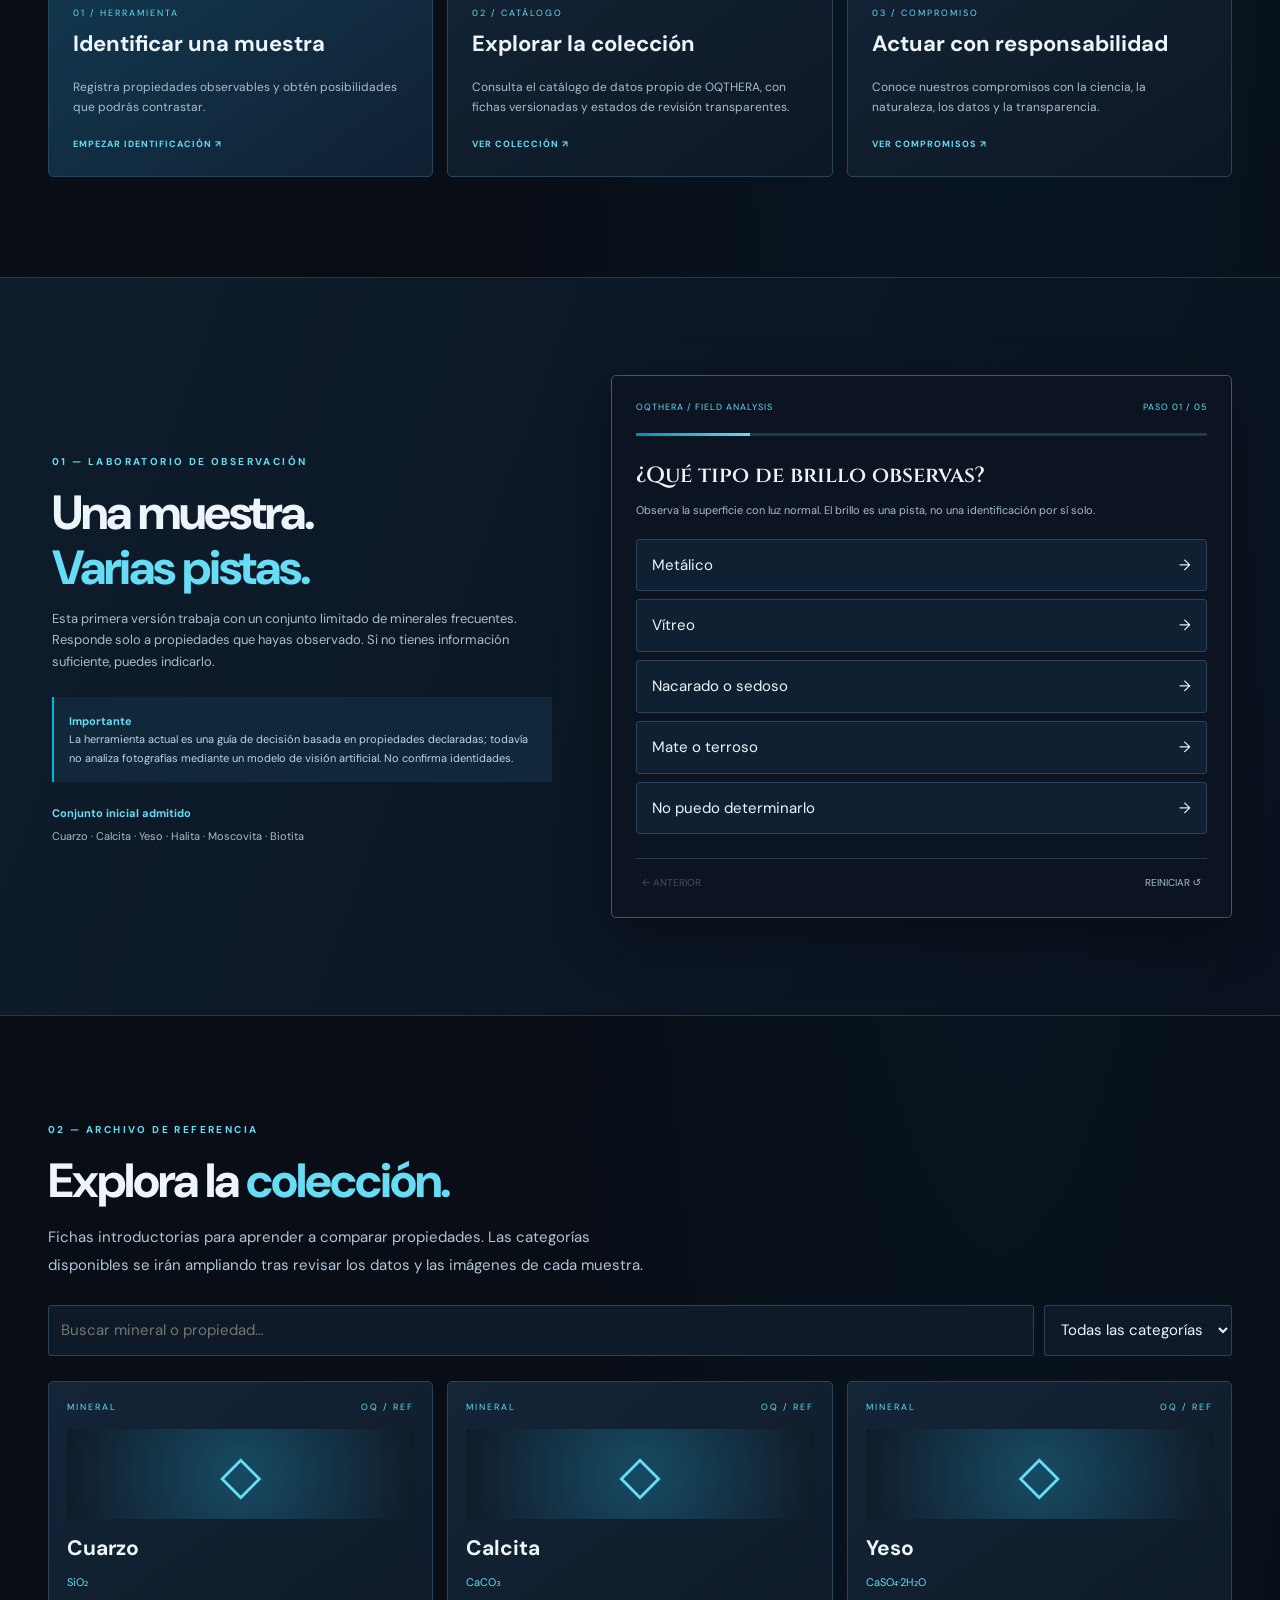
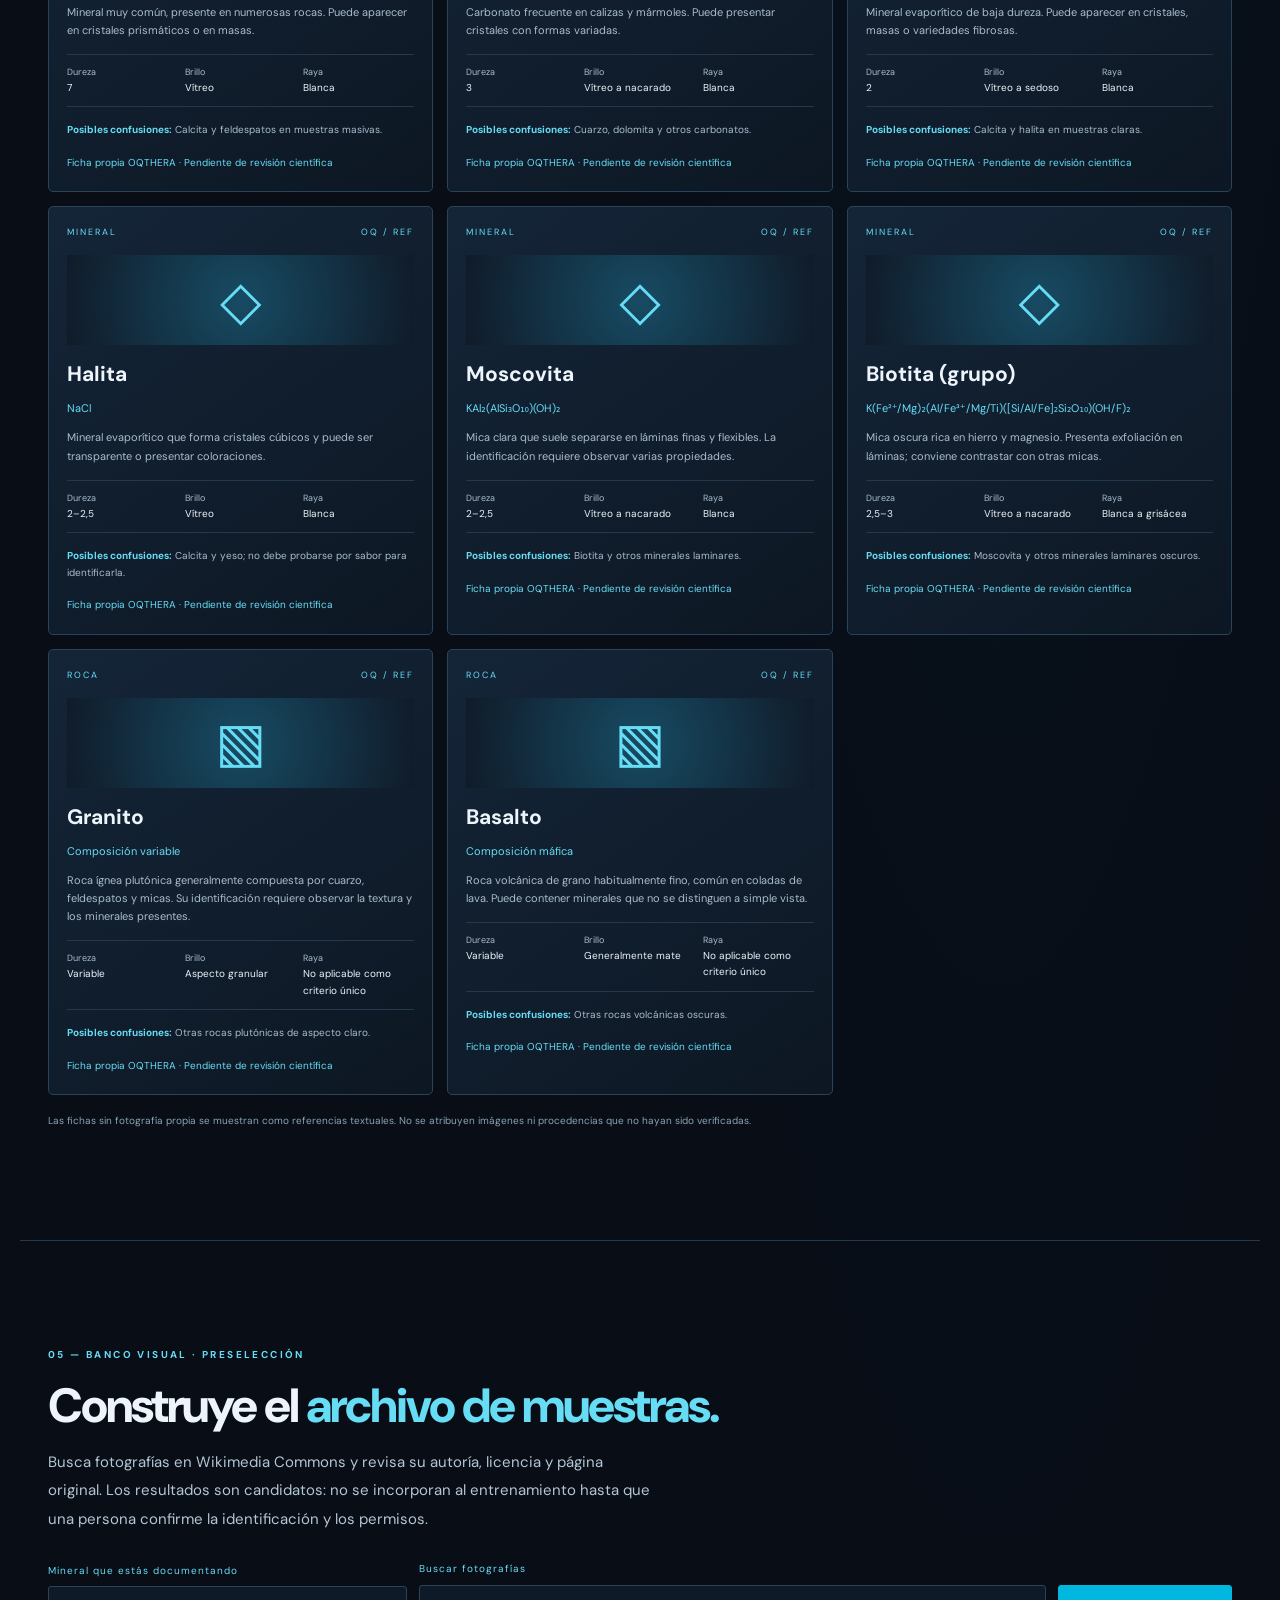
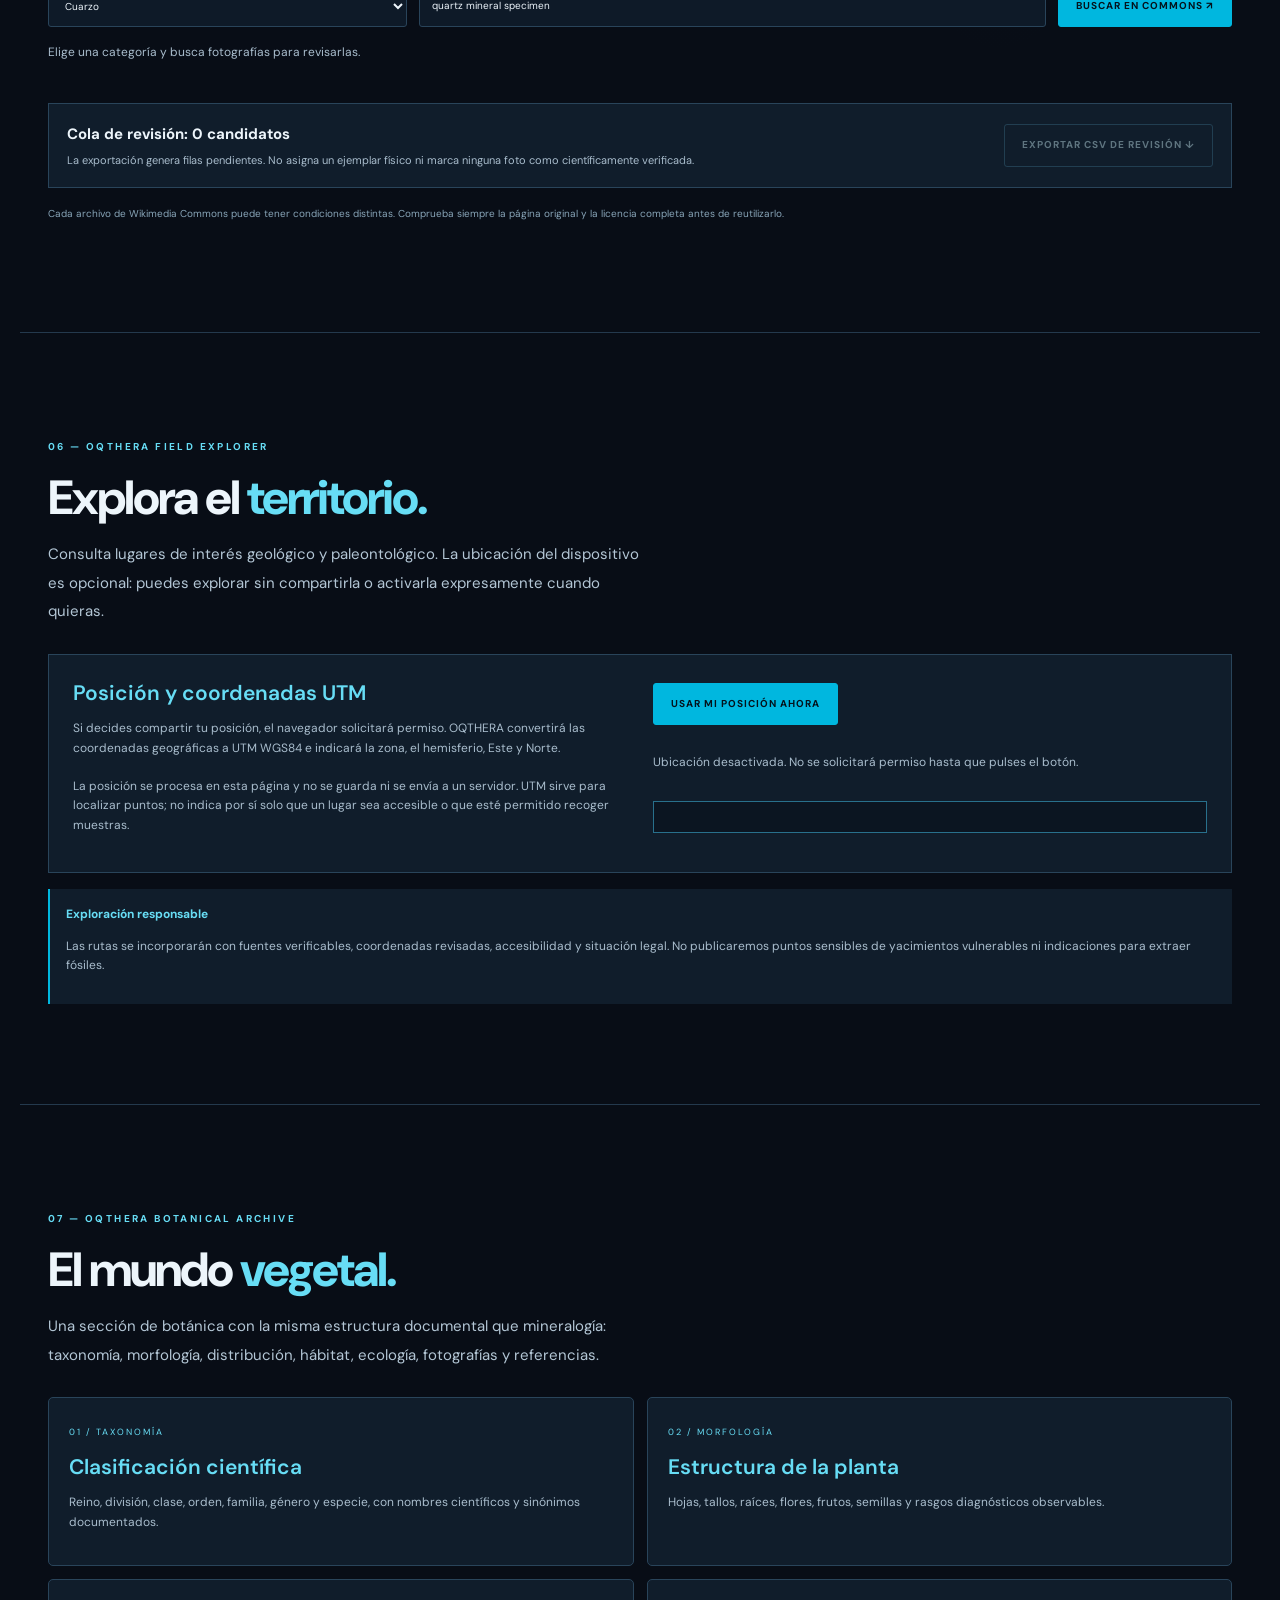
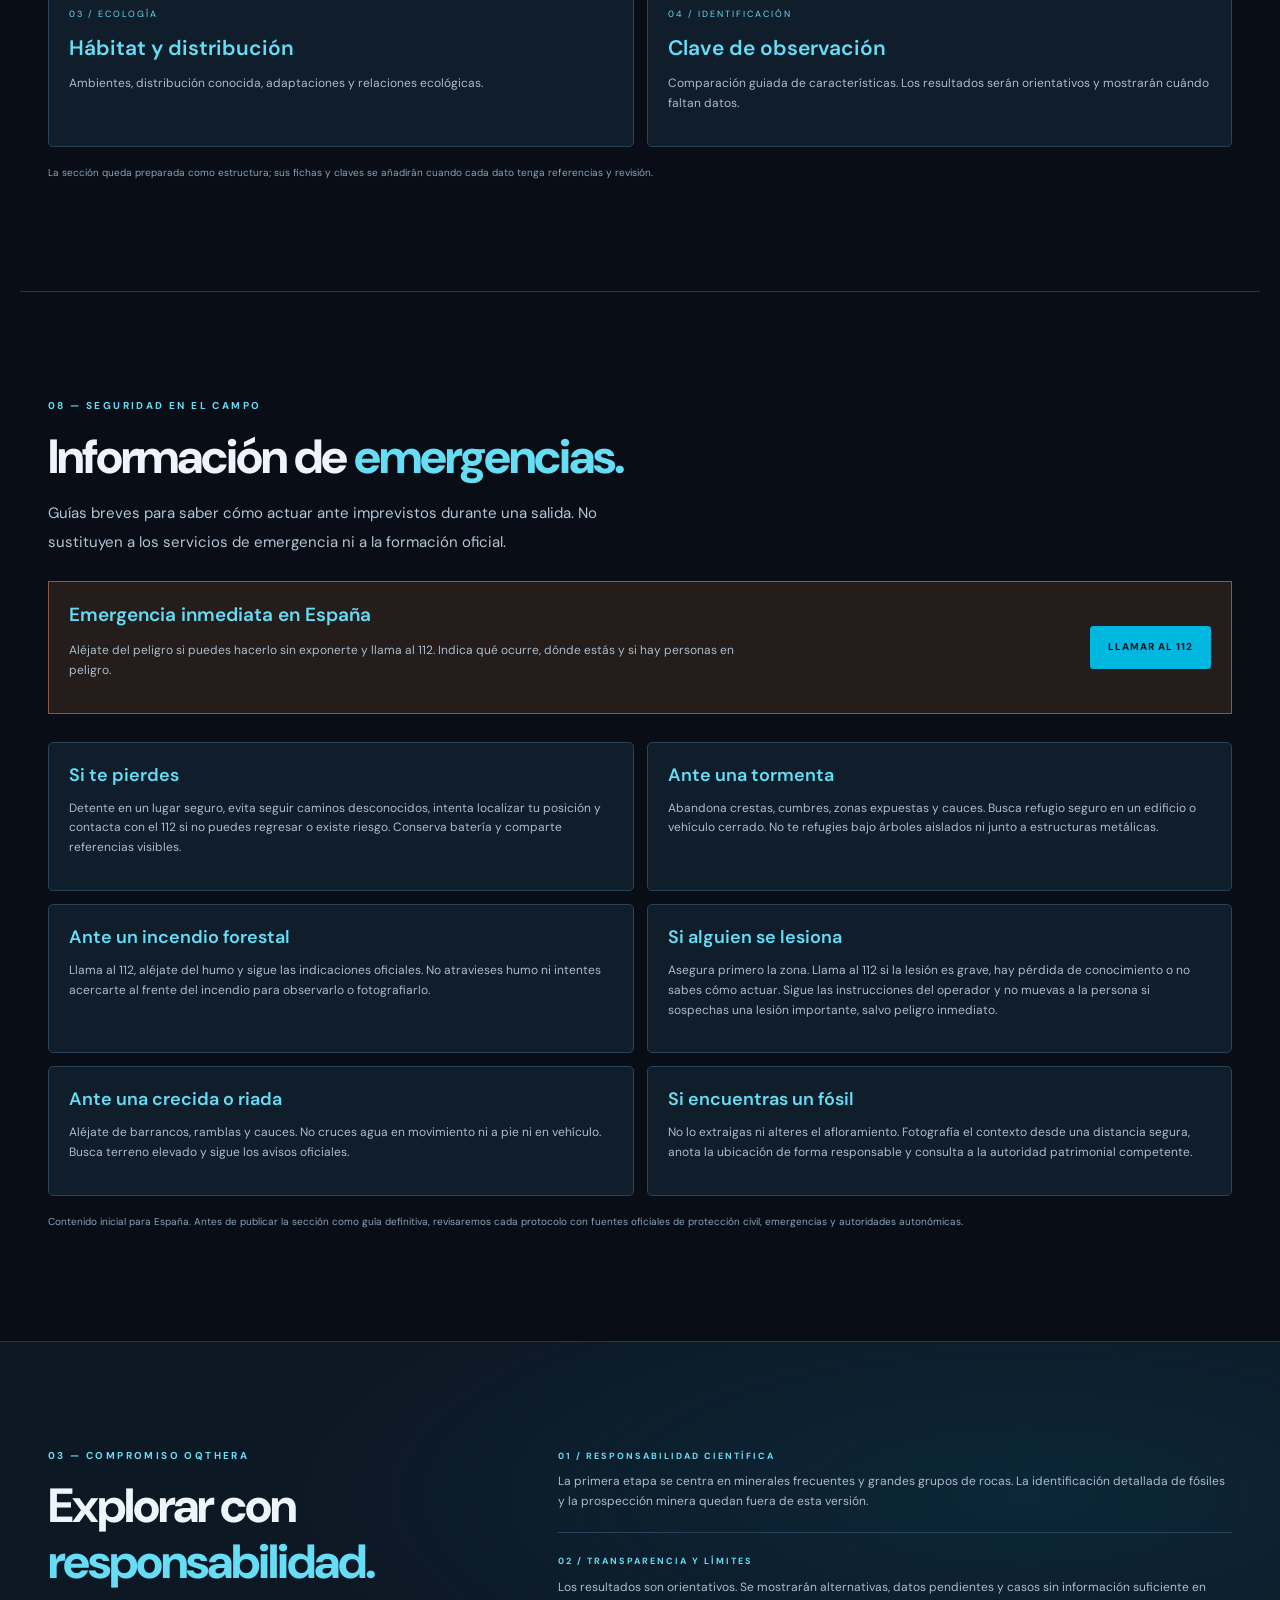
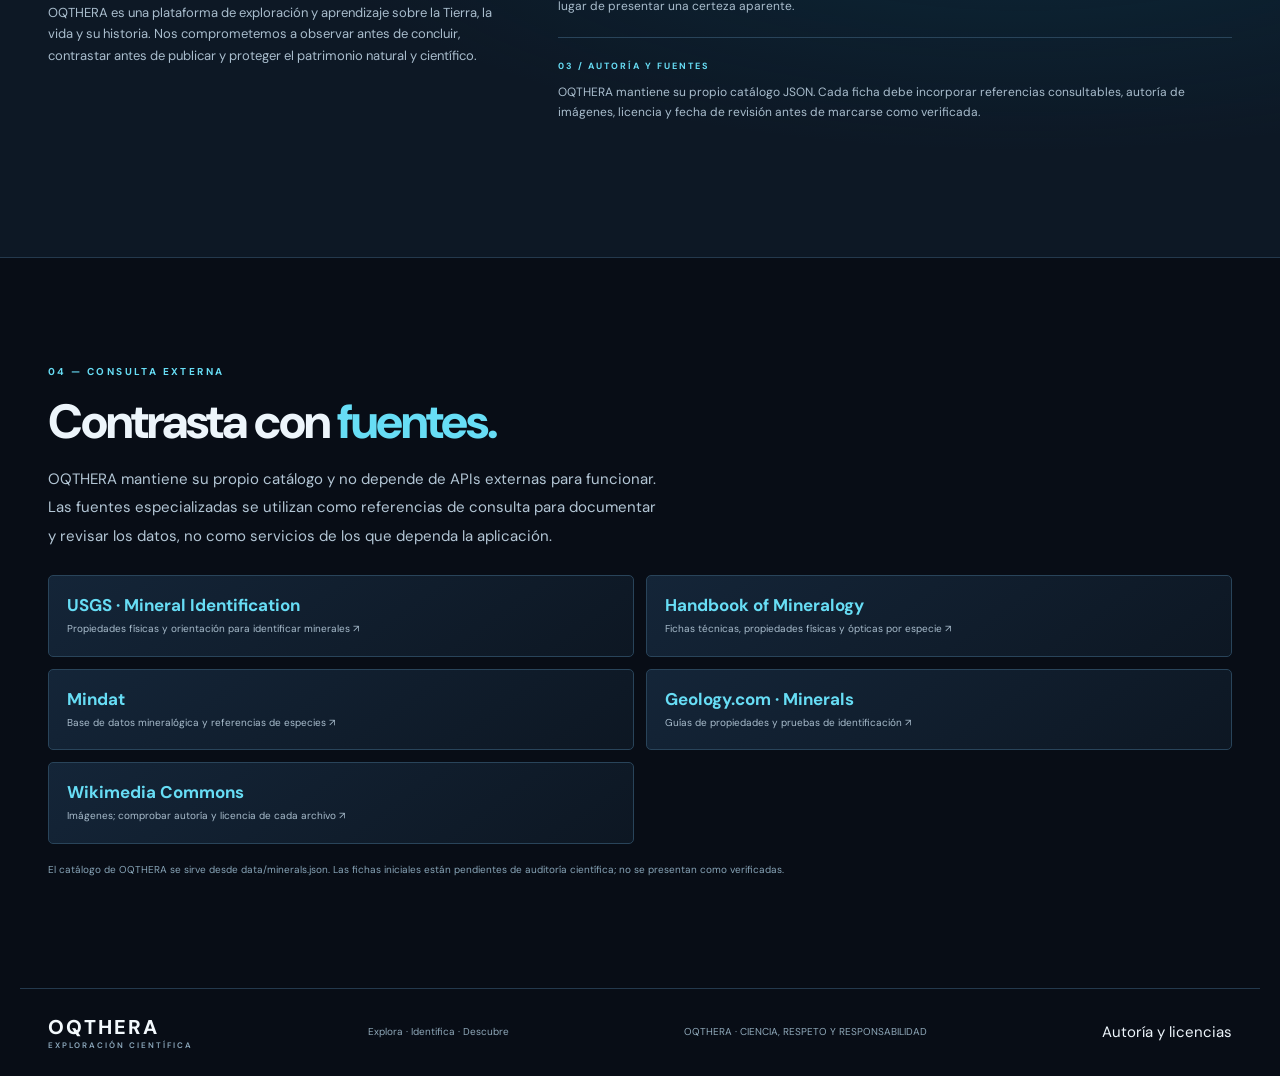
==== commit 9ab14c2e: "Refine OQTHERA homepage message and navigation markup" ====
--- a/index.html
+++ b/index.html
@@ -24,10 +24,10 @@
   <section class="hero">
     <div class="hero-copy">
       <label class="eyebrow">ARCHIVO DIGITAL · CIENCIAS DE LA TIERRA</label>
-      <h1>La Tierra deja pistas.<br><em>Aprende a leerlas.</em></h1>
-      <p>Explora rocas y minerales, compara sus propiedades y consulta referencias científicas. OQTHERA convierte la observación en el primer paso del descubrimiento.</p>
+      <h1>Cada día sé que estoy despierto,<br><em>pero nada importa... salvo el mañana.</em></h1>
+      <p>Explora la Tierra, conoce la historia de la vida y descubre la naturaleza que nos rodea. Observa, investiga y contrasta: cada hallazgo abre una nueva pregunta.</p>
       <div class="hero-actions"><a class="btn" href="#identificar">IDENTIFICAR UNA MUESTRA ↗</a><a class="btn ghost" href="#coleccion">EXPLORAR LA COLECCIÓN</a></div>
-      <div class="hero-meta">OBSERVAR / COMPARAR / CONTRASTAR</div>
+      <div class="hero-meta">EXPLORA · INVESTIGA · DESCUBRE · PROTEGE</div><p class="hero-manifesto">Explora la Tierra, conoce su historia y recuerda: aquí, en este instante, también somos naturaleza.</p>
     </div>
     <div class="hero-art" aria-label="Ilustración decorativa de minerales y brújula">
       <div class="orbit orbit-one"></div><div class="orbit orbit-two"></div>
@@ -47,7 +47,10 @@
     <label class="eyebrow">EMPIEZA POR AQUÍ</label>
     <h2>Cuatro disciplinas para <em>explorar.</em></h2>
     <div class="entry-grid">
-      <a class="entry-card" href="paleontologia.html"><span class="entry-icon">◈</span><small>02 / PALEONTOLOGÍA</small><h3>Explorar el pasado</h3><p>Fósiles, historia de la vida, periodos geológicos y patrimonio paleontológico.</p><strong>ENTRAR EN PALEONTOLOGÍA ↗</strong></a>\n      <a class="entry-card" href="mineralogia.html"><span class="entry-icon">◇</span><small>03 / MINERALOGÍA</small><h3>Estudiar minerales</h3><p>Propiedades, clasificación, identificación y fichas mineralógicas.</p><strong>ENTRAR EN MINERALOGÍA ↗</strong></a>\n      <a class="entry-card" href="rutas.html"><span class="entry-icon">⌖</span><small>04 / RUTAS</small><h3>Descubrir el territorio</h3><p>Itinerarios geológicos, paleontológicos y naturales documentados.</p><strong>EXPLORAR RUTAS ↗</strong></a>\n      <a class="entry-card entry-feature" href="#identificar"><span class="entry-icon">⌕</span><small>01 / HERRAMIENTA</small><h3>Identificar una muestra</h3><p>Registra propiedades observables y obtén posibilidades que podrás contrastar.</p><strong>EMPEZAR IDENTIFICACIÓN ↗</strong></a>
+      <a class="entry-card" href="paleontologia.html"><span class="entry-icon">◈</span><small>02 / PALEONTOLOGÍA</small><h3>Explorar el pasado</h3><p>Fósiles, historia de la vida, periodos geológicos y patrimonio paleontológico.</p><strong>ENTRAR EN PALEONTOLOGÍA ↗</strong></a>
+      <a class="entry-card" href="mineralogia.html"><span class="entry-icon">◇</span><small>03 / MINERALOGÍA</small><h3>Estudiar minerales</h3><p>Propiedades, clasificación, identificación y fichas mineralógicas.</p><strong>ENTRAR EN MINERALOGÍA ↗</strong></a>
+      <a class="entry-card" href="rutas.html"><span class="entry-icon">⌖</span><small>04 / RUTAS</small><h3>Descubrir el territorio</h3><p>Itinerarios geológicos, paleontológicos y naturales documentados.</p><strong>EXPLORAR RUTAS ↗</strong></a>
+      <a class="entry-card entry-feature" href="#identificar"><span class="entry-icon">⌕</span><small>01 / HERRAMIENTA</small><h3>Identificar una muestra</h3><p>Registra propiedades observables y obtén posibilidades que podrás contrastar.</p><strong>EMPEZAR IDENTIFICACIÓN ↗</strong></a>
       <a class="entry-card" href="#coleccion"><span class="entry-icon">◇</span><small>02 / CATÁLOGO</small><h3>Explorar la colección</h3><p>Consulta el catálogo de datos propio de OQTHERA, con fichas versionadas y estados de revisión transparentes.</p><strong>VER COLECCIÓN ↗</strong></a>
       <a class="entry-card" href="#responsabilidad"><span class="entry-icon">⌑</span><small>03 / COMPROMISO</small><h3>Actuar con responsabilidad</h3><p>Conoce nuestros compromisos con la ciencia, la naturaleza, los datos y la transparencia.</p><strong>VER COMPROMISOS ↗</strong></a>
     </div>
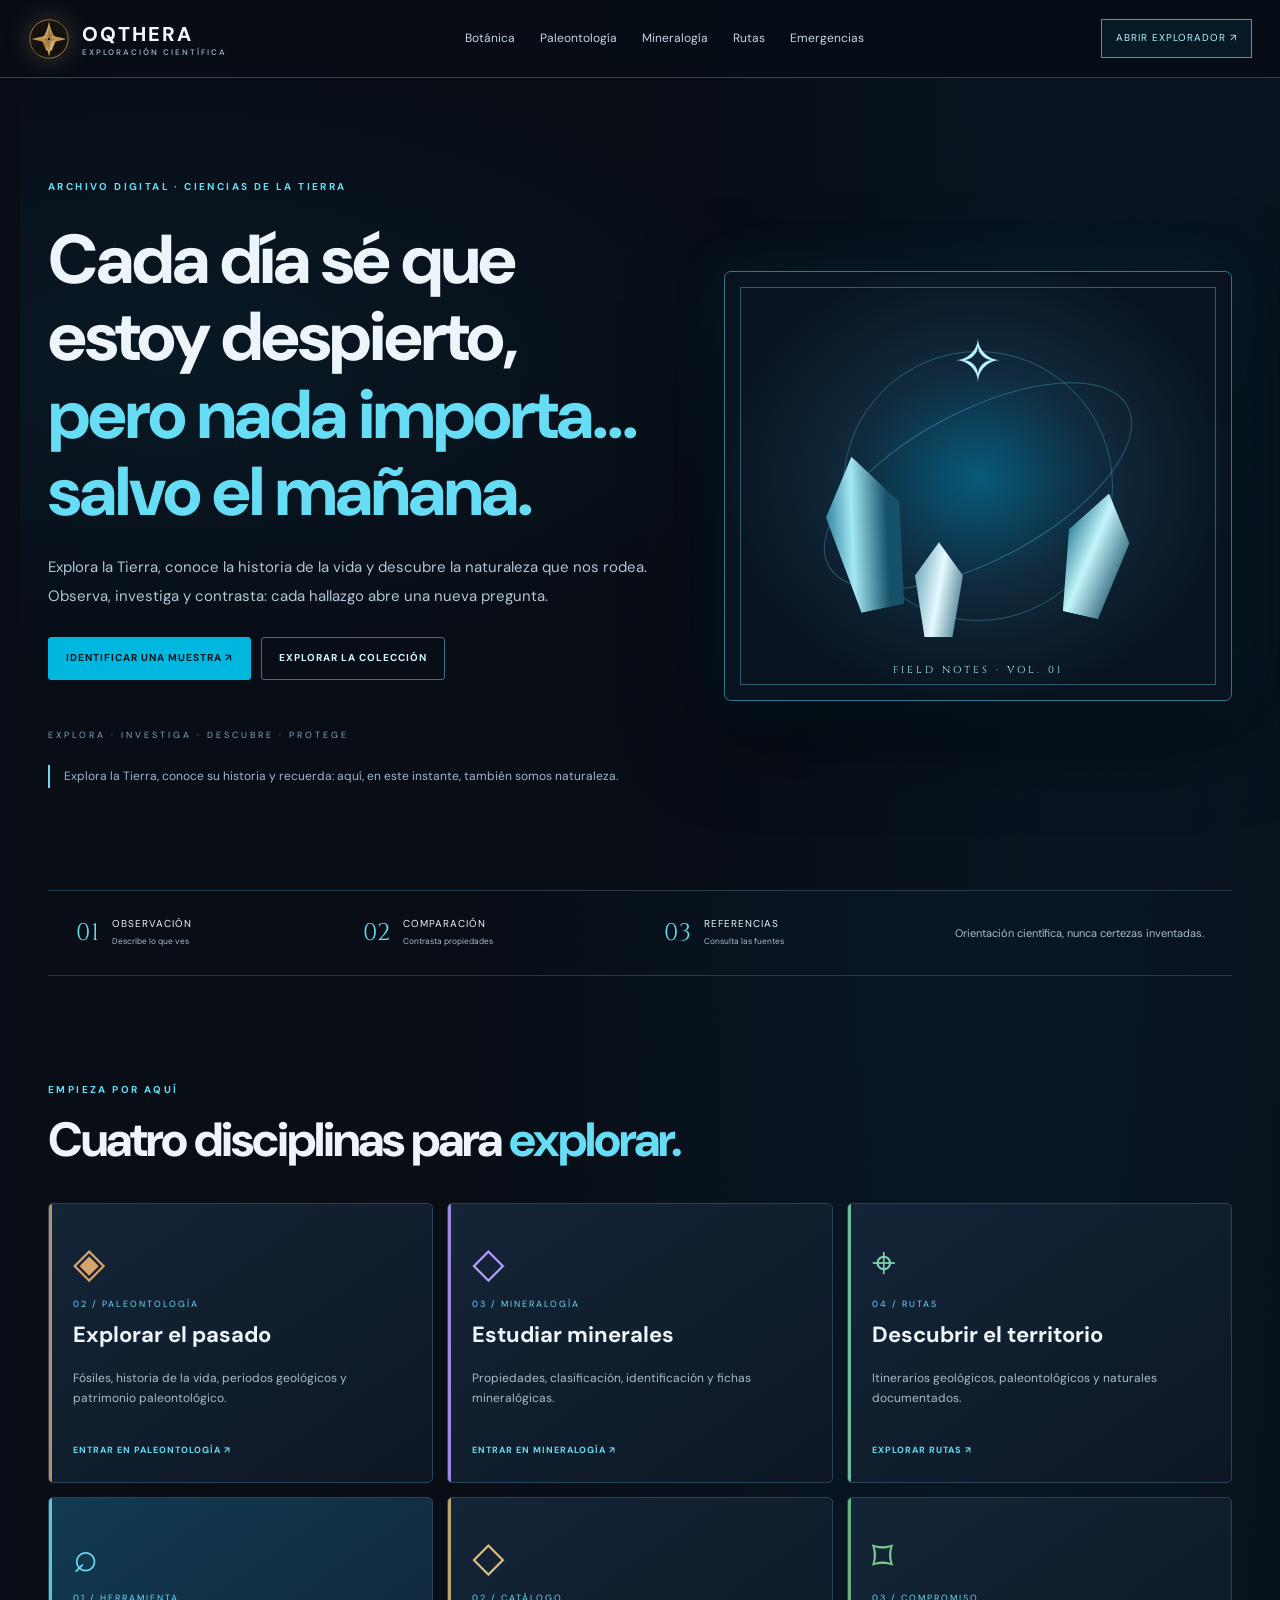
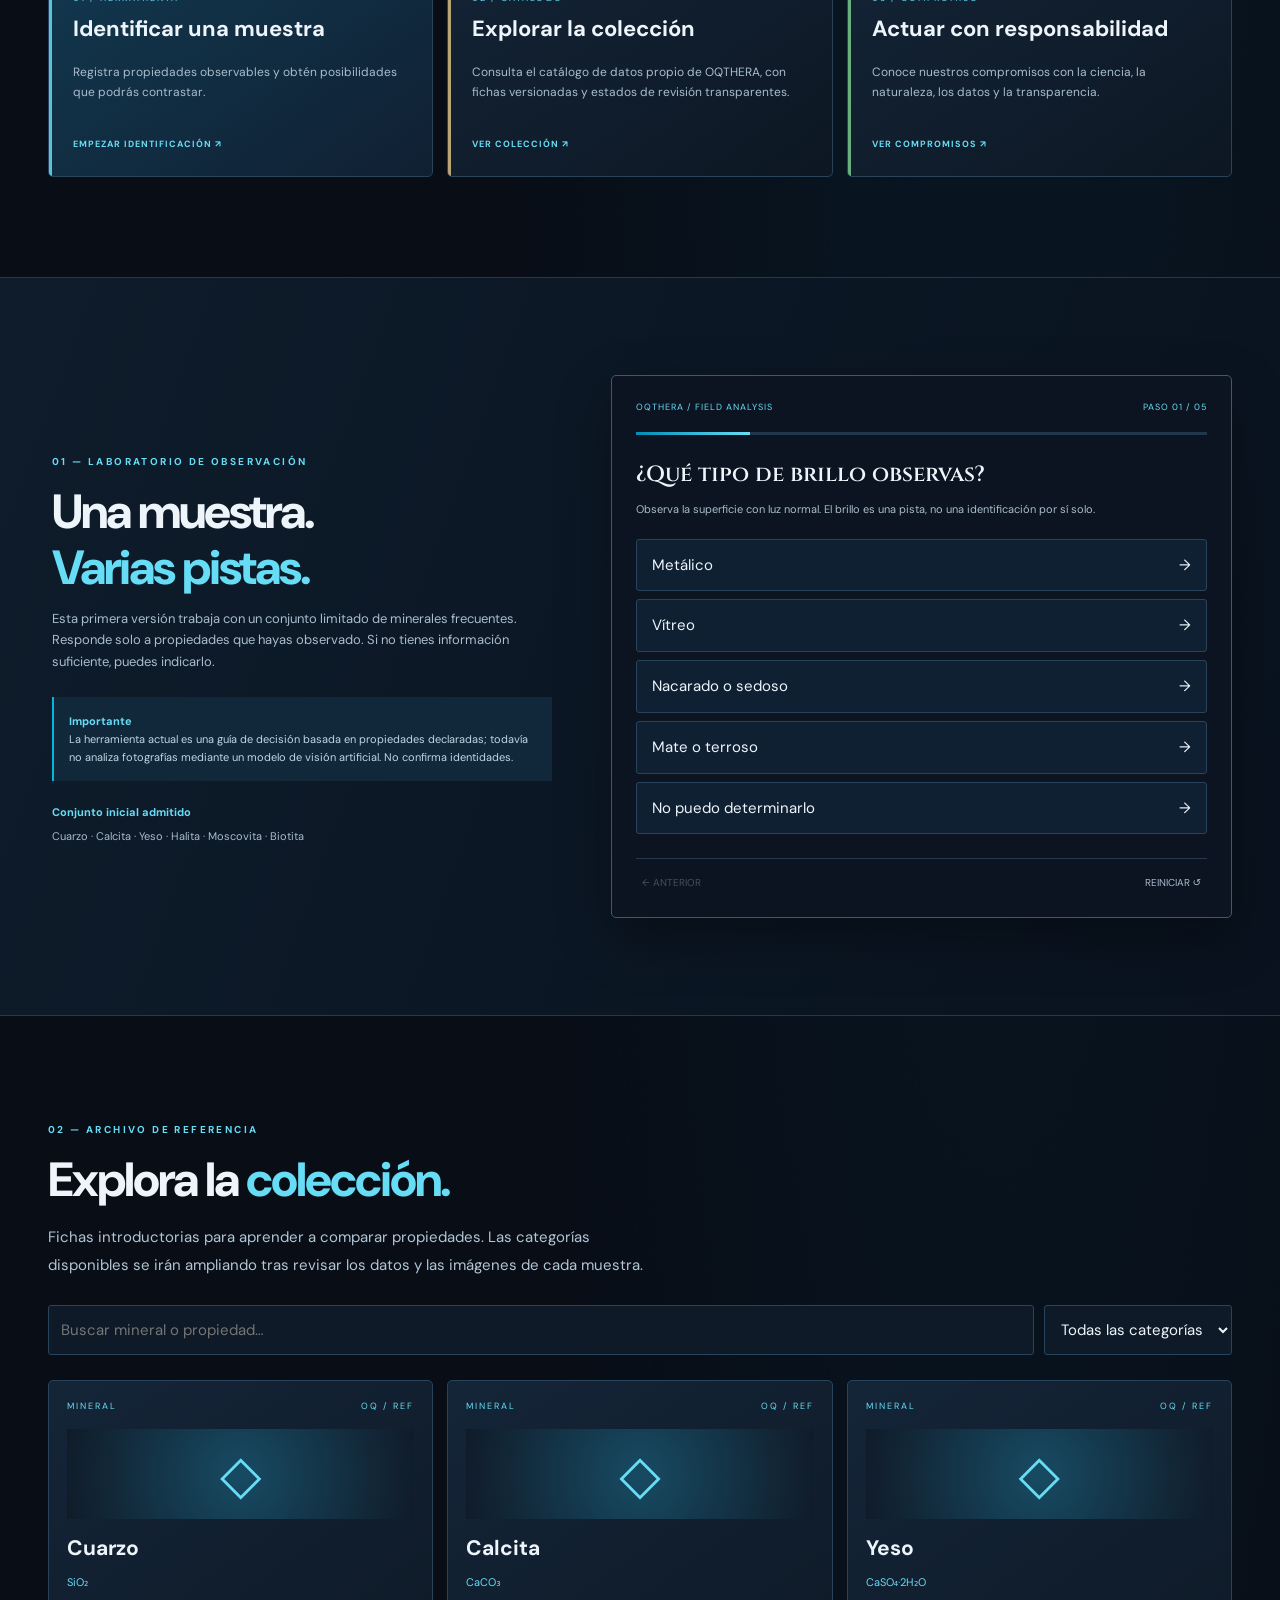
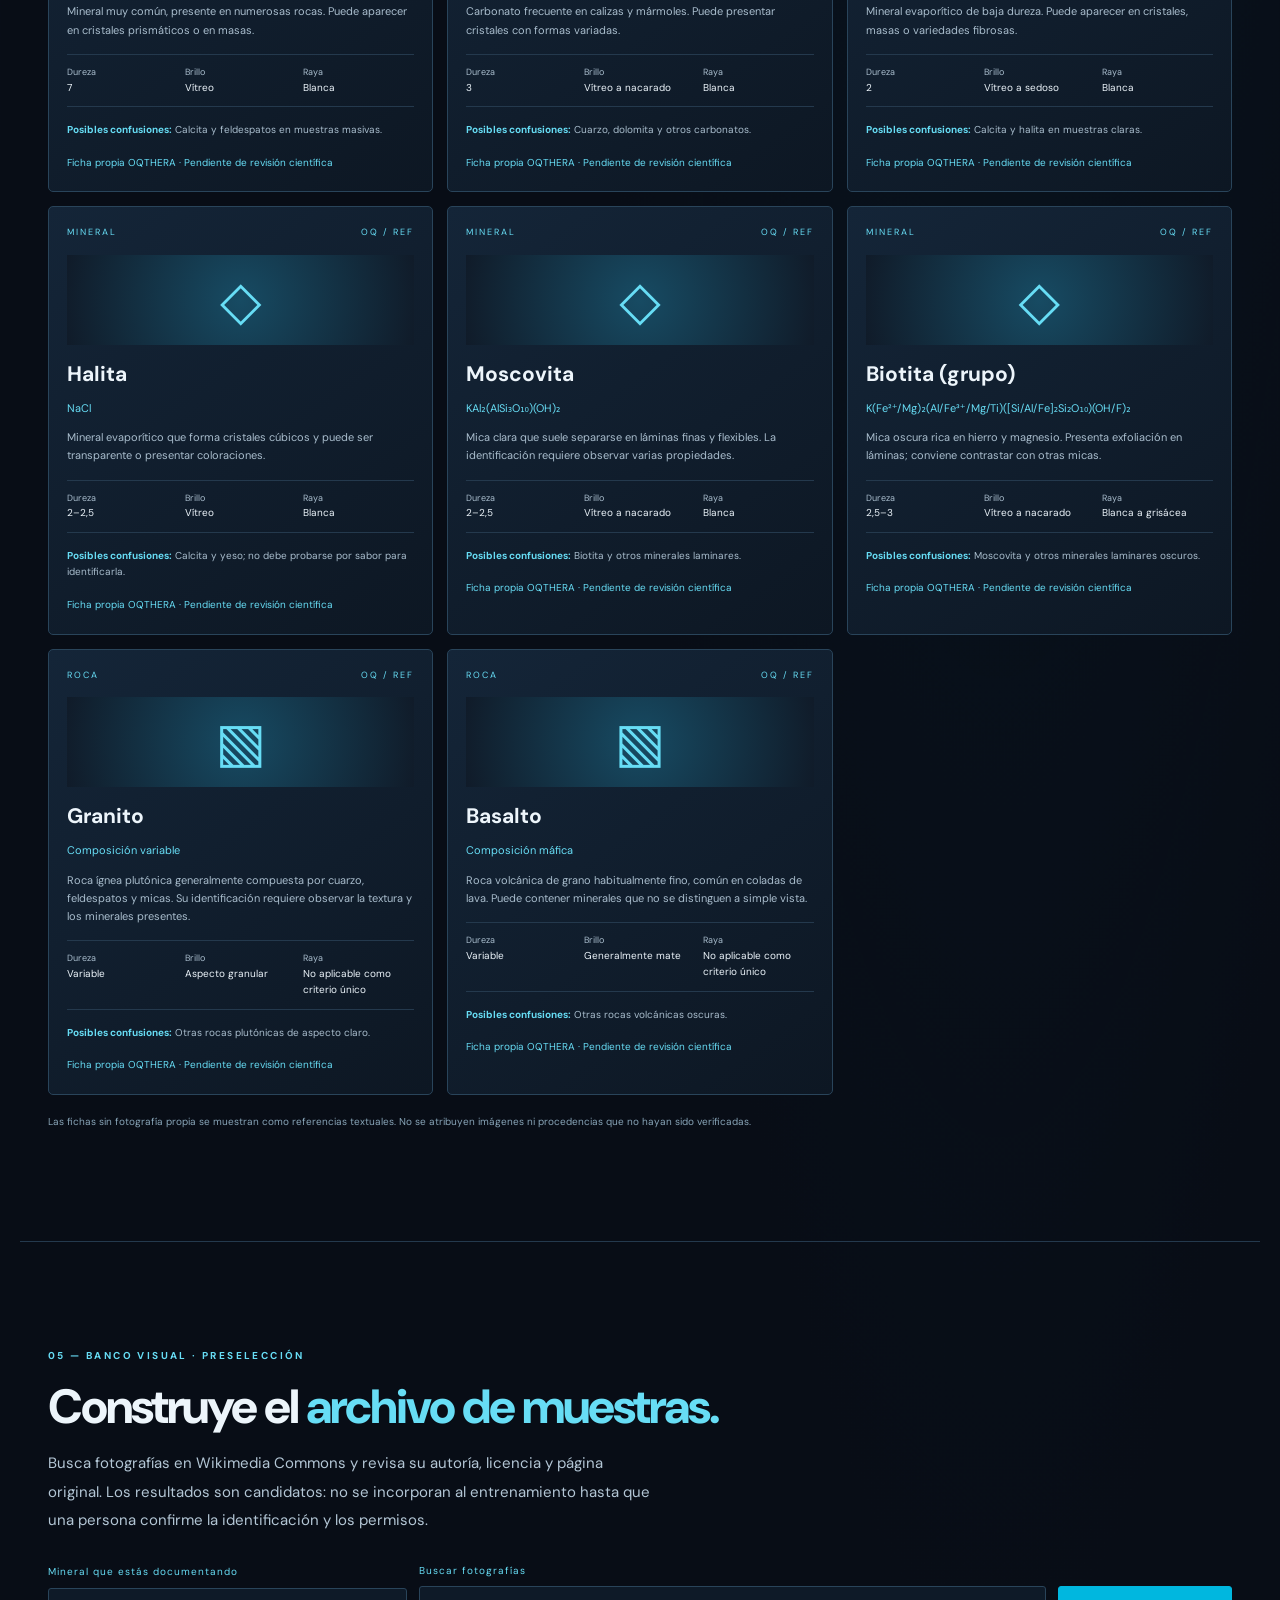
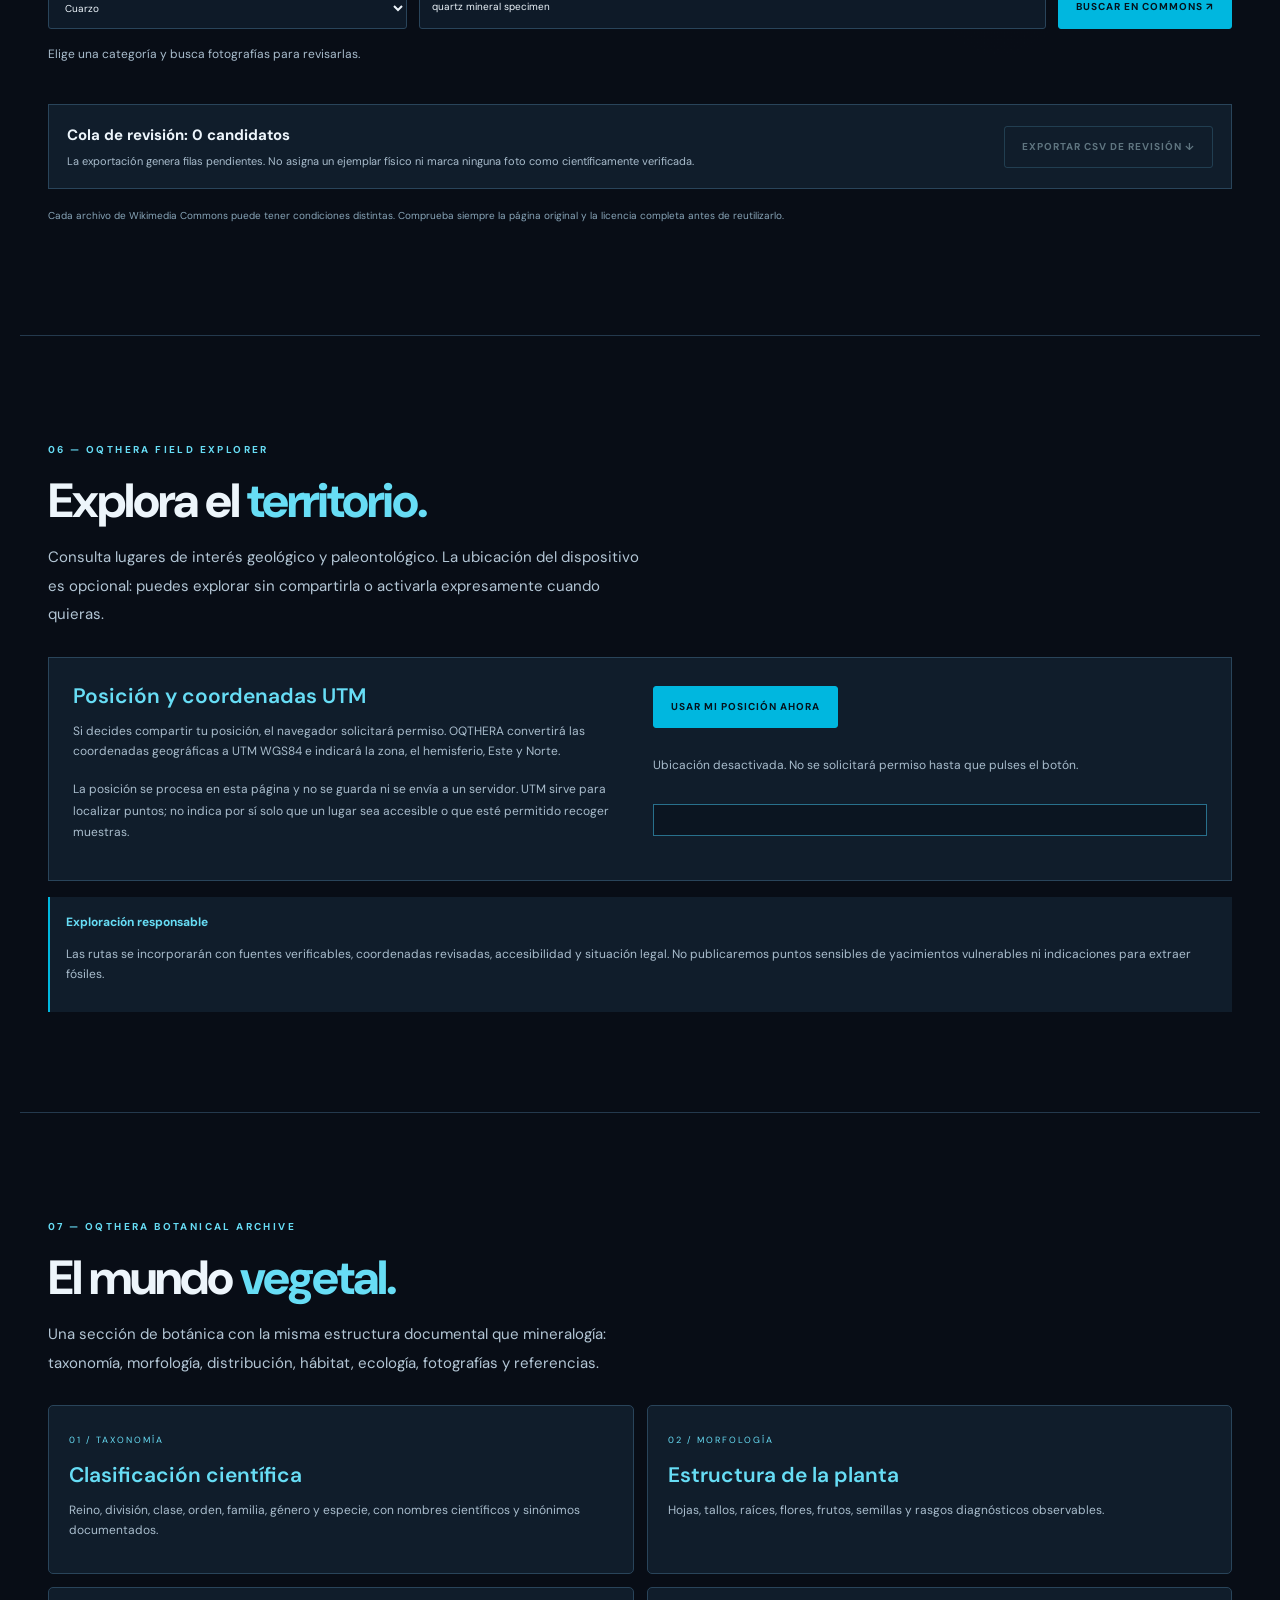
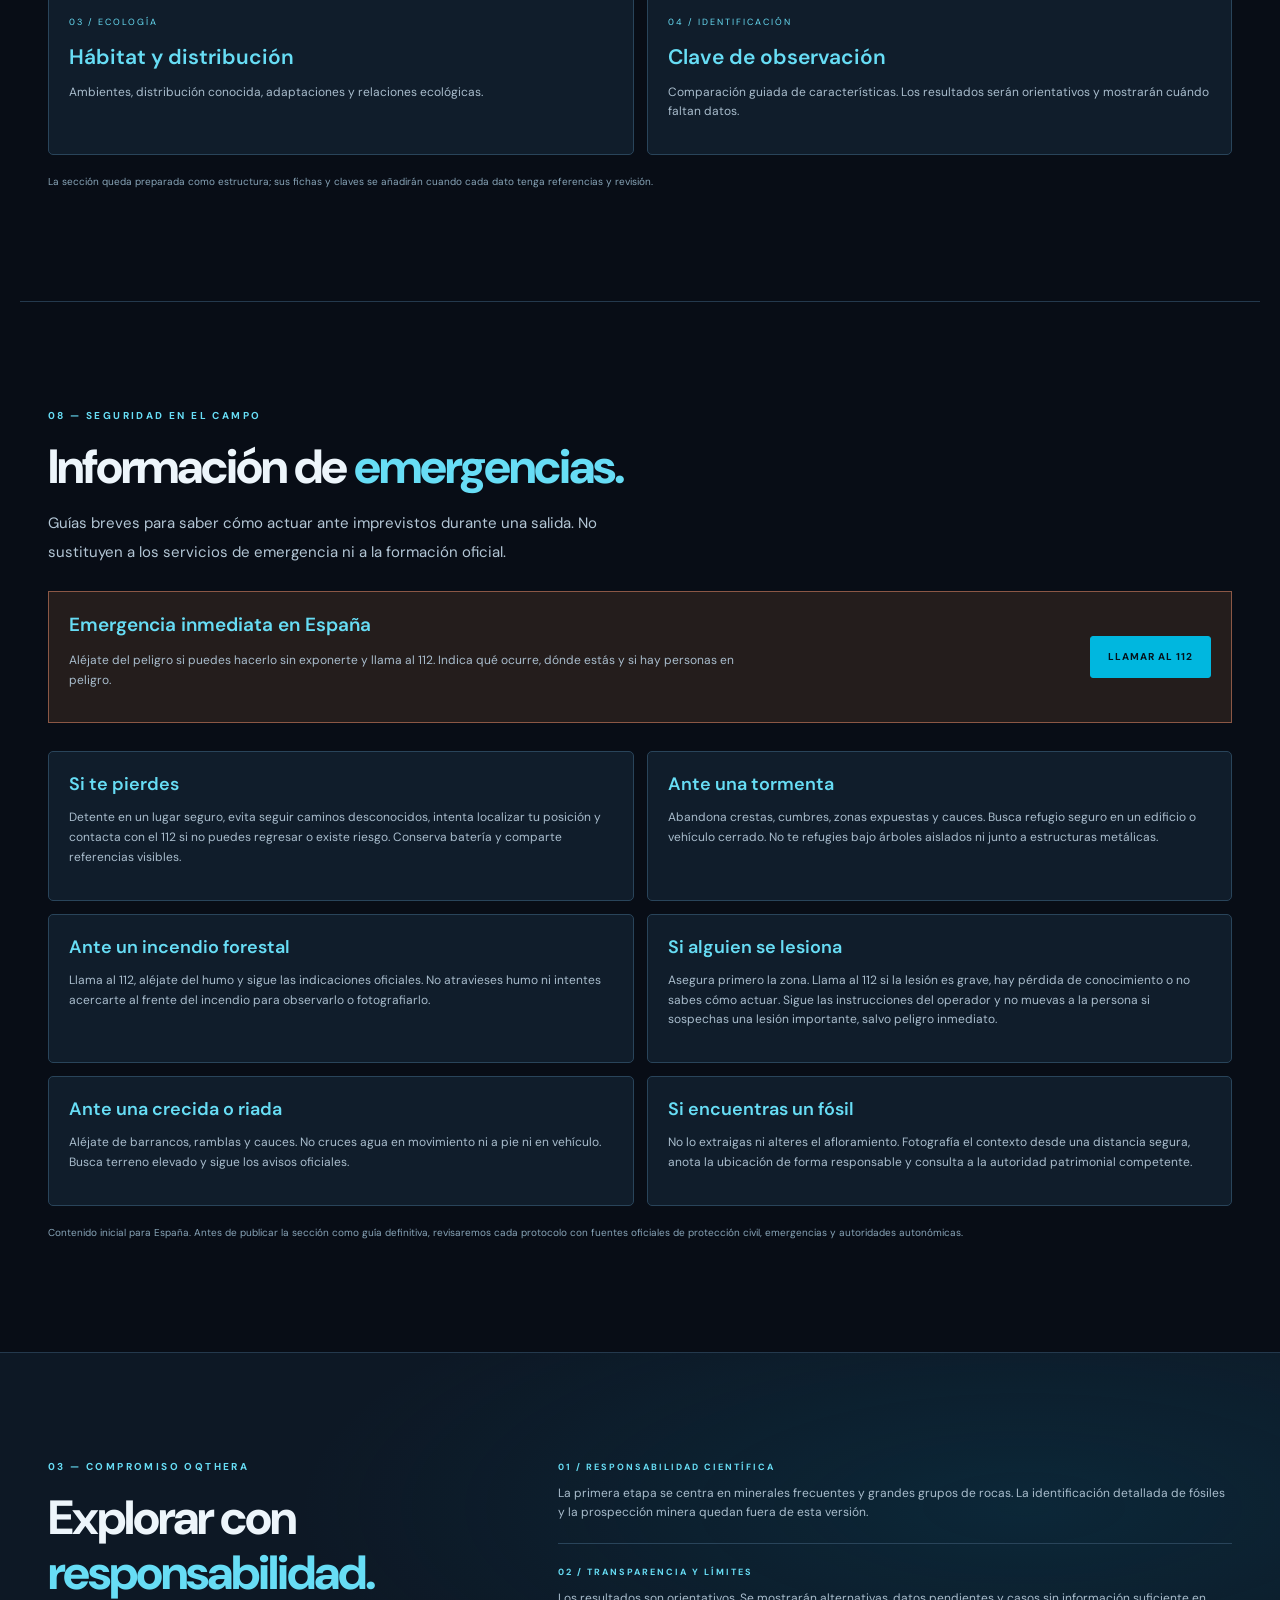
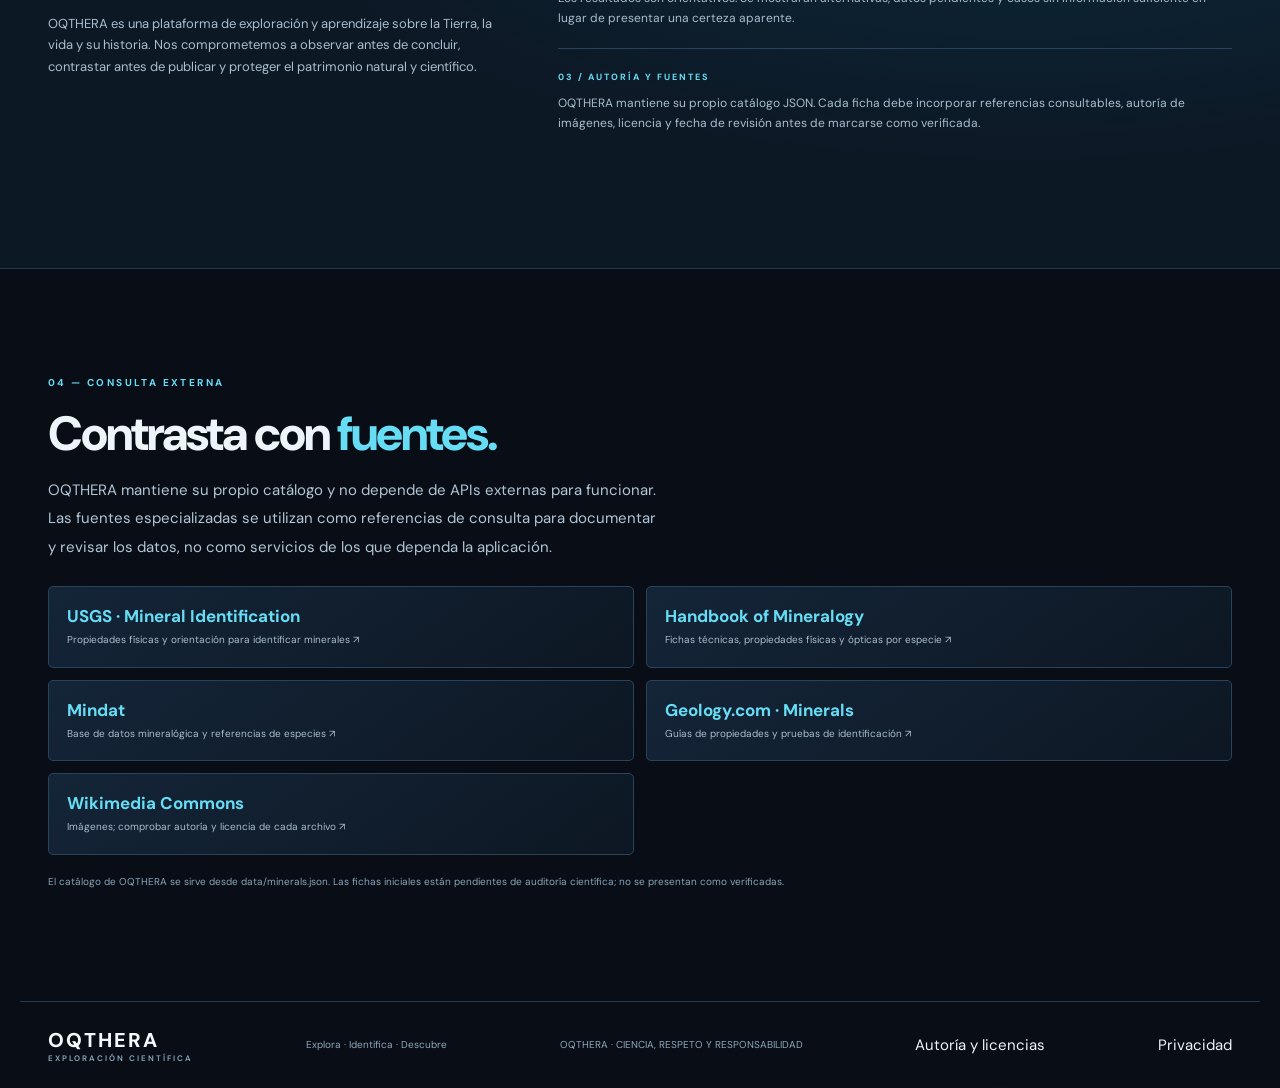
==== commit 534d1a18: "Improve OQTHERA discoverability and installability" ====
--- a/index.html
+++ b/index.html
@@ -5,6 +5,17 @@
   <meta name="viewport" content="width=device-width,initial-scale=1">
   <meta name="theme-color" content="#080d16">
   <meta name="description" content="OQTHERA: explora, compara e identifica de forma orientativa rocas y minerales con fichas, propiedades y fuentes consultables.">
+  <link rel="canonical" href="https://pnmonja.github.io/GEOAI/">
+  <link rel="manifest" href="/GEOAI/manifest.webmanifest">
+  <link rel="icon" href="/GEOAI/assets/oqthera-app-icon.svg" type="image/svg+xml">
+  <meta name="application-name" content="OQTHERA">
+  <meta property="og:type" content="website">
+  <meta property="og:site_name" content="OQTHERA">
+  <meta property="og:title" content="OQTHERA — Exploración científica">
+  <meta property="og:description" content="OQTHERA: explora, compara e identifica de forma orientativa rocas y minerales con fichas, propiedades y fuentes consultables.">
+  <meta property="og:url" content="https://pnmonja.github.io/GEOAI/">
+  <meta name="twitter:card" content="summary">
+
   <link rel="canonical" href="https://pnmonja.github.io/GEOAI/">
   <title>OQTHERA — Exploración científica</title>
   <link rel="preconnect" href="https://fonts.googleapis.com">
@@ -158,7 +169,8 @@
   </section>
 </main>
 
-<footer><a class="brand" href="#inicio"><span class="brand-mark">✧</span><span>OQTHERA<small>EXPLORACIÓN CIENTÍFICA</small></span></a><p>Explora · Identifica · Descubre</p><small>OQTHERA · CIENCIA, RESPETO Y RESPONSABILIDAD</small> <a href="RIGHTS_AND_ATTRIBUTION.md">Autoría y licencias</a></footer>
+<footer><a class="brand" href="#inicio"><span class="brand-mark">✧</span><span>OQTHERA<small>EXPLORACIÓN CIENTÍFICA</small></span></a><p>Explora · Identifica · Descubre</p><small>OQTHERA · CIENCIA, RESPETO Y RESPONSABILIDAD</small> <a href="RIGHTS_AND_ATTRIBUTION.md">Autoría y licencias</a><a href="privacidad.html">Privacidad</a></footer>
 <script src="app.js"></script>
 <script src="commons-gallery.js"></script>
+<script>if("serviceWorker" in navigator){window.addEventListener("load",()=>navigator.serviceWorker.register("/GEOAI/sw.js").catch(error=>console.warn("OQTHERA offline mode:",error)));}</script>
 </body></html>
--- a/styles.css
+++ b/styles.css
@@ -100,3 +100,50 @@
 @media(max-width:800px){.top{padding:0 22px;background:#080d16}.hero{padding-top:55px}.hero-art{max-width:100%}nav.nav-open{background:#101d2b;border-color:#29445a;box-shadow:0 18px 45px #0009}}
 @media(max-width:520px){.hero h1{letter-spacing:-1.5px}.section{padding-top:70px;padding-bottom:70px}.hero-art{height:260px}}
 @media(prefers-reduced-motion:reduce){*,*::before,*::after{transition:none!important;scroll-behavior:auto!important}}
+
+
+/* OQTHERA — navegación, jerarquía y accesibilidad */
+.brand-logo{width:42px;height:42px;object-fit:contain;filter:drop-shadow(0 0 12px #d9b56a44)}
+.brand{gap:12px}
+.top nav a{padding:9px 0;position:relative}
+.top nav a:after{content:"";position:absolute;left:0;right:100%;bottom:0;height:2px;background:var(--gold2);transition:right .2s}
+.top nav a:hover:after{right:0}
+.hero{position:relative;isolation:isolate}
+.hero:before{content:"";position:absolute;z-index:-1;inset:0;background:radial-gradient(ellipse at 12% 35%,#00b7df12,transparent 42%),linear-gradient(90deg,#080d16 0%,#080d16dd 55%,transparent 100%);pointer-events:none}
+.hero-art{border-radius:7px}
+.entry-card{position:relative;overflow:hidden;min-height:280px}
+.entry-card:before{content:"";position:absolute;inset:0 auto 0 0;width:3px;background:var(--card-accent,#67ddf5);opacity:.85}
+.entry-card:nth-child(1){--card-accent:#d7a36a}
+.entry-card:nth-child(2){--card-accent:#b59cff}
+.entry-card:nth-child(3){--card-accent:#7ed6b0}
+.entry-card:nth-child(4){--card-accent:#67ddf5}
+.entry-card:nth-child(5){--card-accent:#d7bd82}
+.entry-card:nth-child(6){--card-accent:#79c98b}
+.entry-card:hover{transform:translateY(-5px);border-color:var(--card-accent)}
+.entry-card .entry-icon{color:var(--card-accent)}
+.hero-manifesto{font-size:12px!important;color:#9eb9ca!important;border-left:2px solid var(--gold2);padding-left:14px;margin-top:22px}
+.section h2{max-width:900px}
+.small-note{line-height:1.8}
+footer .brand{display:flex;align-items:center;gap:10px}
+#menu{border:1px solid #31536a;border-radius:3px;padding:8px 11px}
+@media(max-width:800px){
+ .top{height:auto;min-height:72px;flex-wrap:wrap;padding:12px 20px}
+ #menu{display:block}
+ .top nav{display:none;order:4;width:100%;max-width:none;flex-direction:column;gap:0;padding:8px 0}
+ .top nav.nav-open{display:flex}
+ .top nav a{padding:12px 4px;border-top:1px solid #ffffff12}
+ .toplink{display:none}
+ .hero{grid-template-columns:1fr;gap:30px;padding:58px 22px}
+ .hero-art{max-width:100%;height:300px}
+ .principles{flex-wrap:wrap}
+ .entry-grid,.sample-grid{grid-template-columns:repeat(2,minmax(0,1fr))}
+ .identify-section{grid-template-columns:1fr;padding:55px 22px}
+}
+@media(max-width:540px){
+ .entry-grid,.sample-grid{grid-template-columns:1fr}
+ .hero h1{font-size:clamp(36px,11vw,52px)}
+ .hero-art{height:245px}
+ .principles>div{min-width:42%}
+ .catalog-tools{flex-direction:column}
+ .catalog-tools input,.catalog-tools select{width:100%}
+}
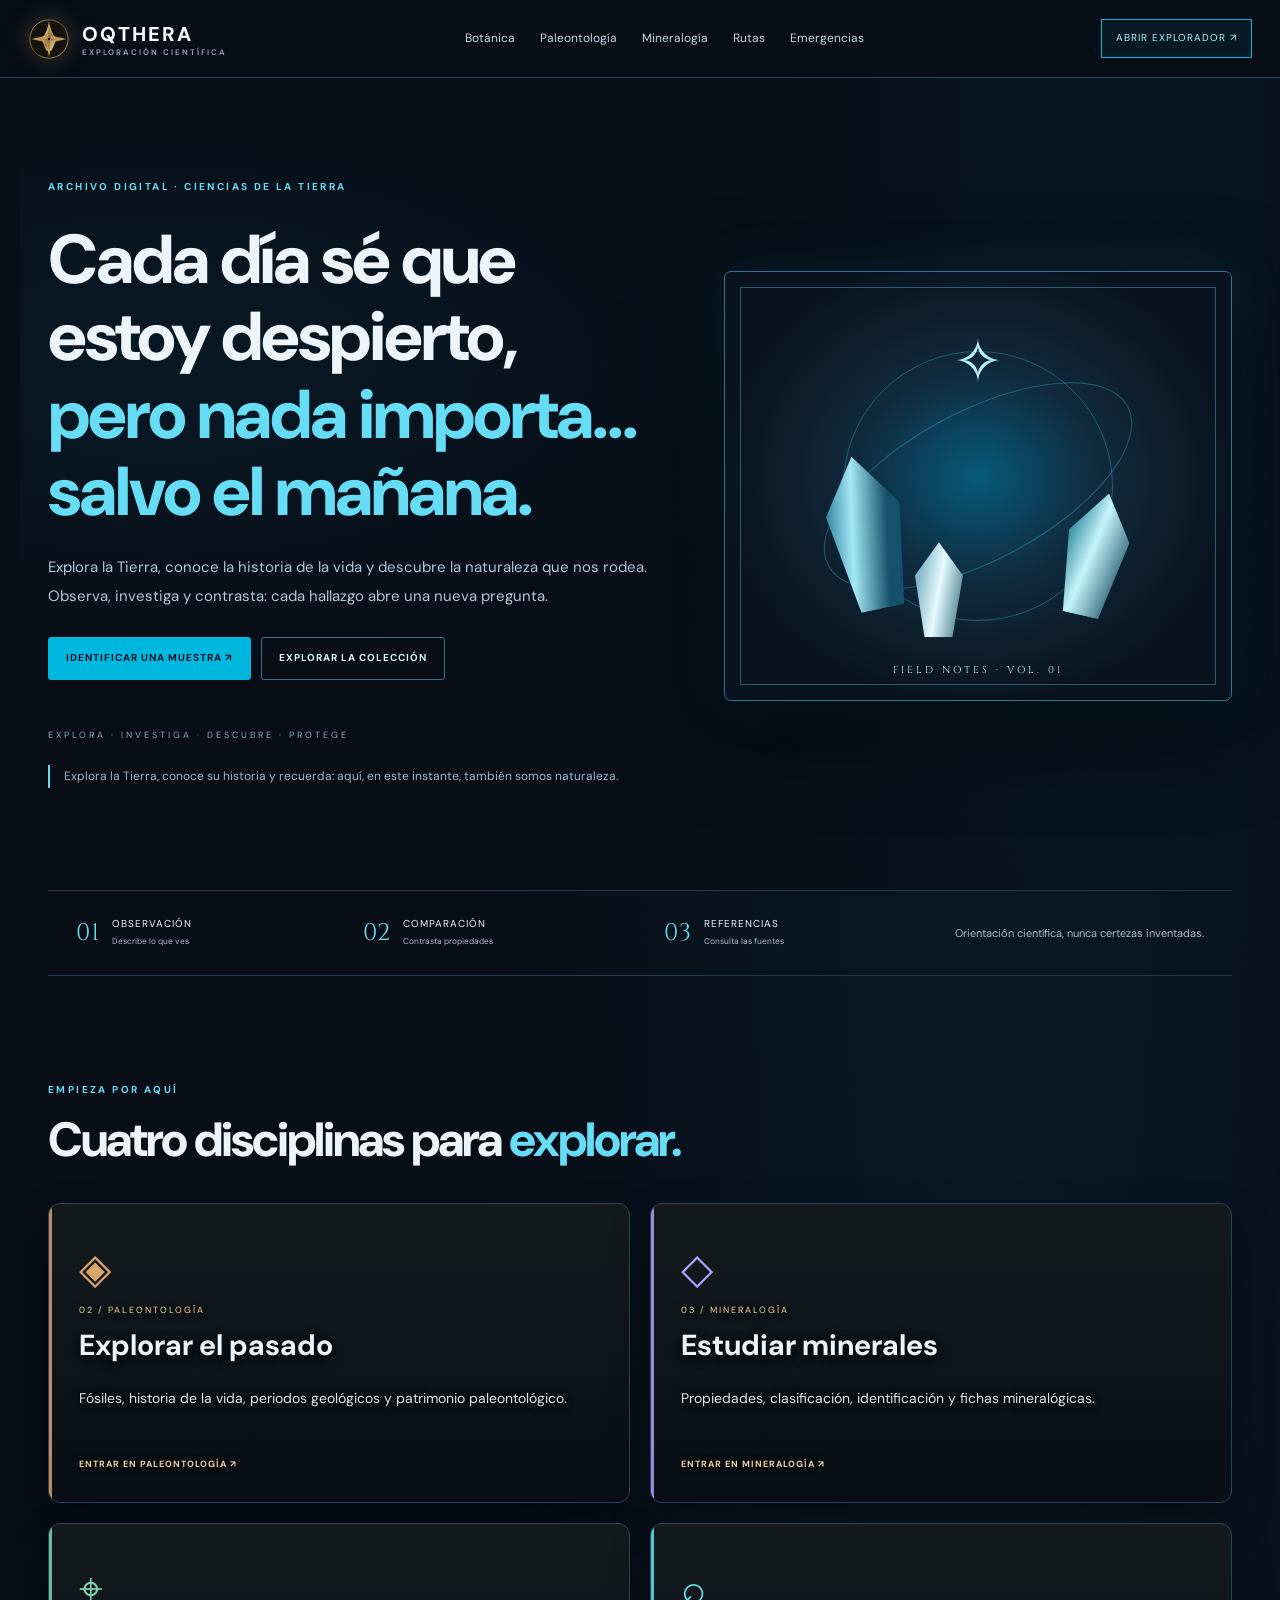
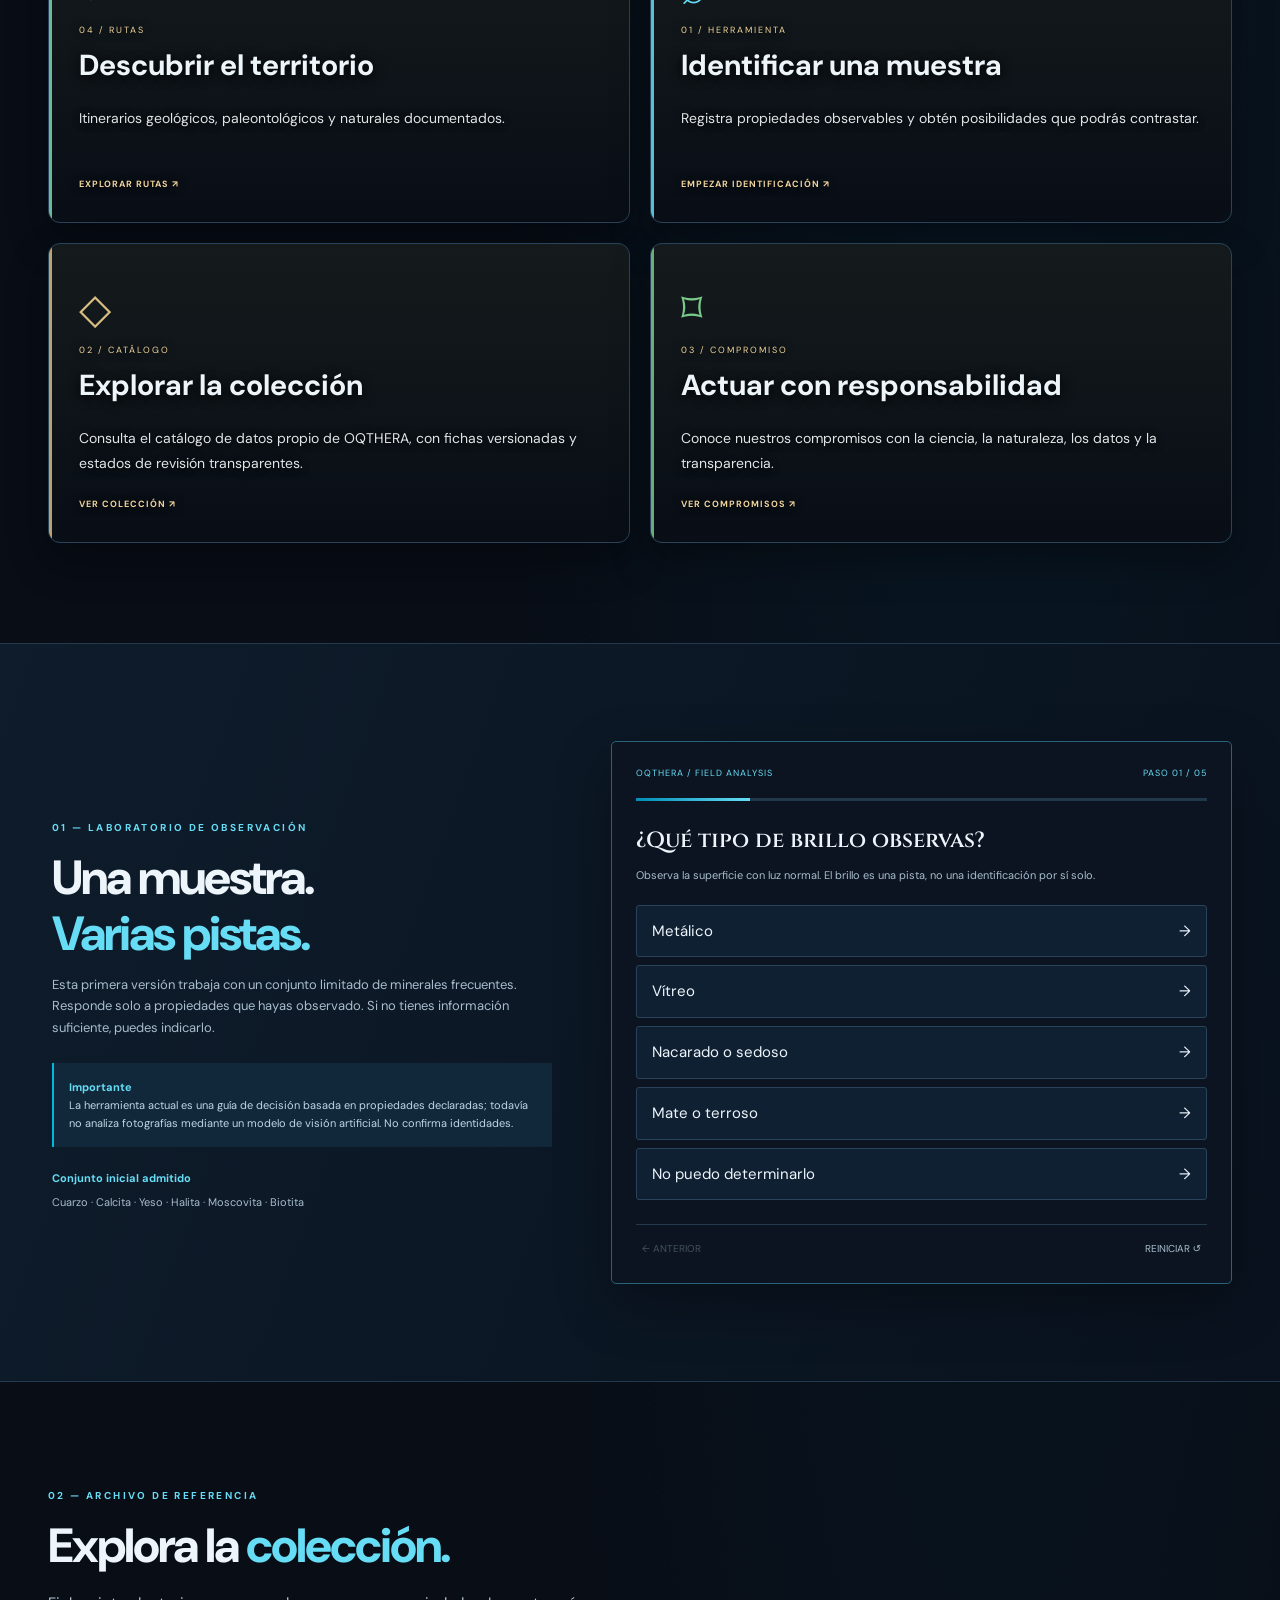
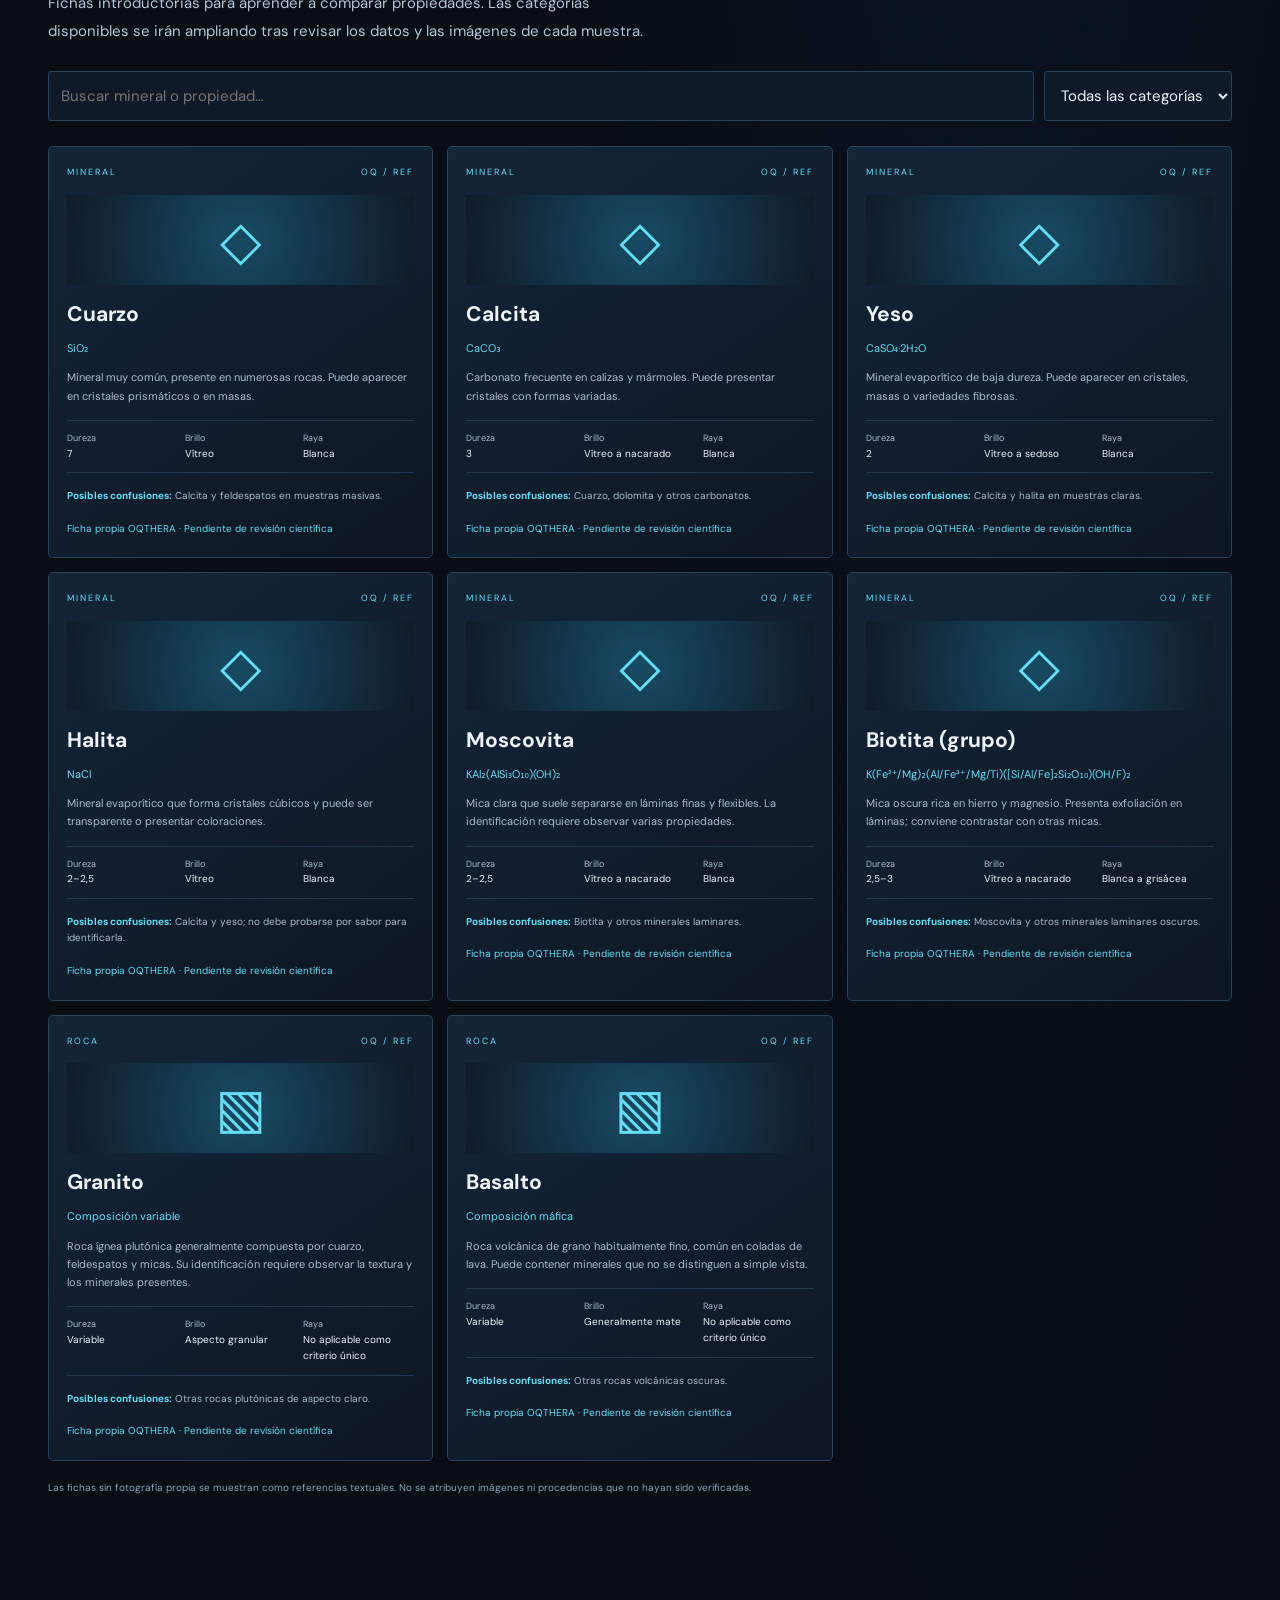
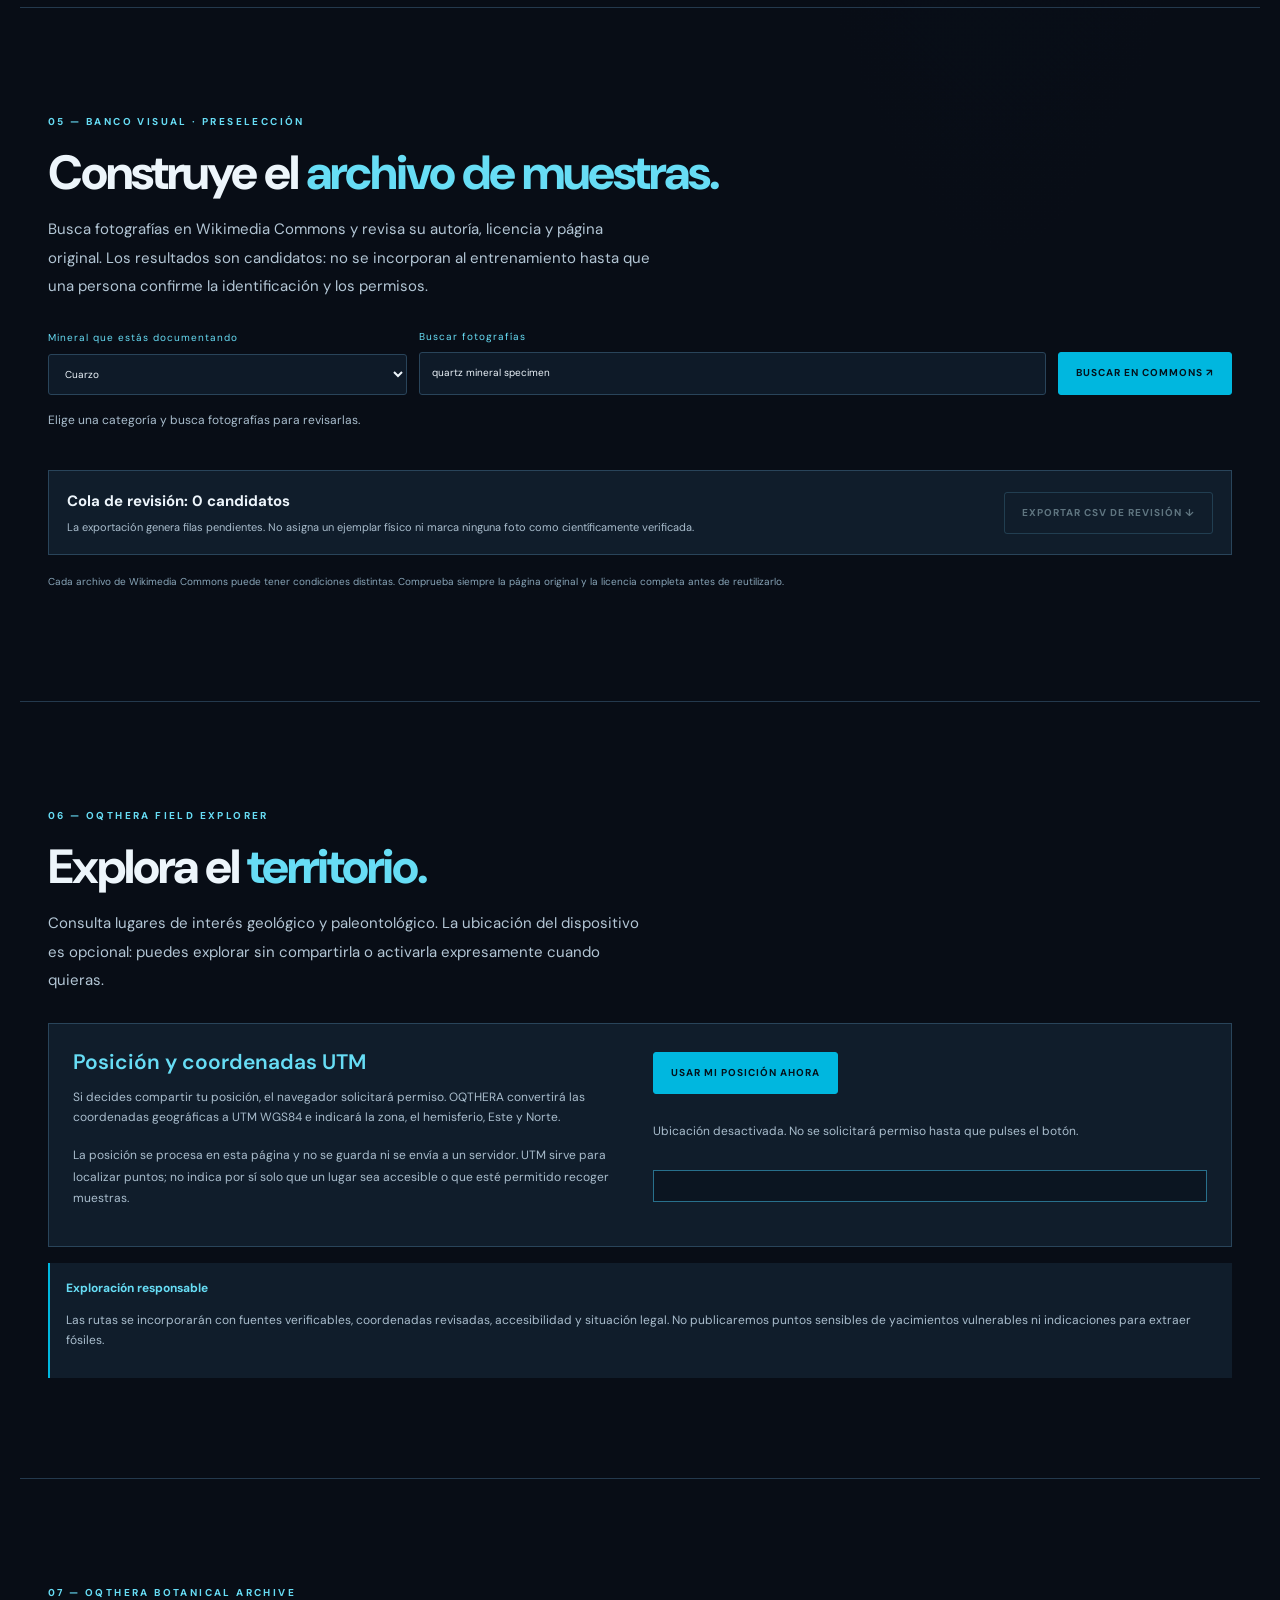
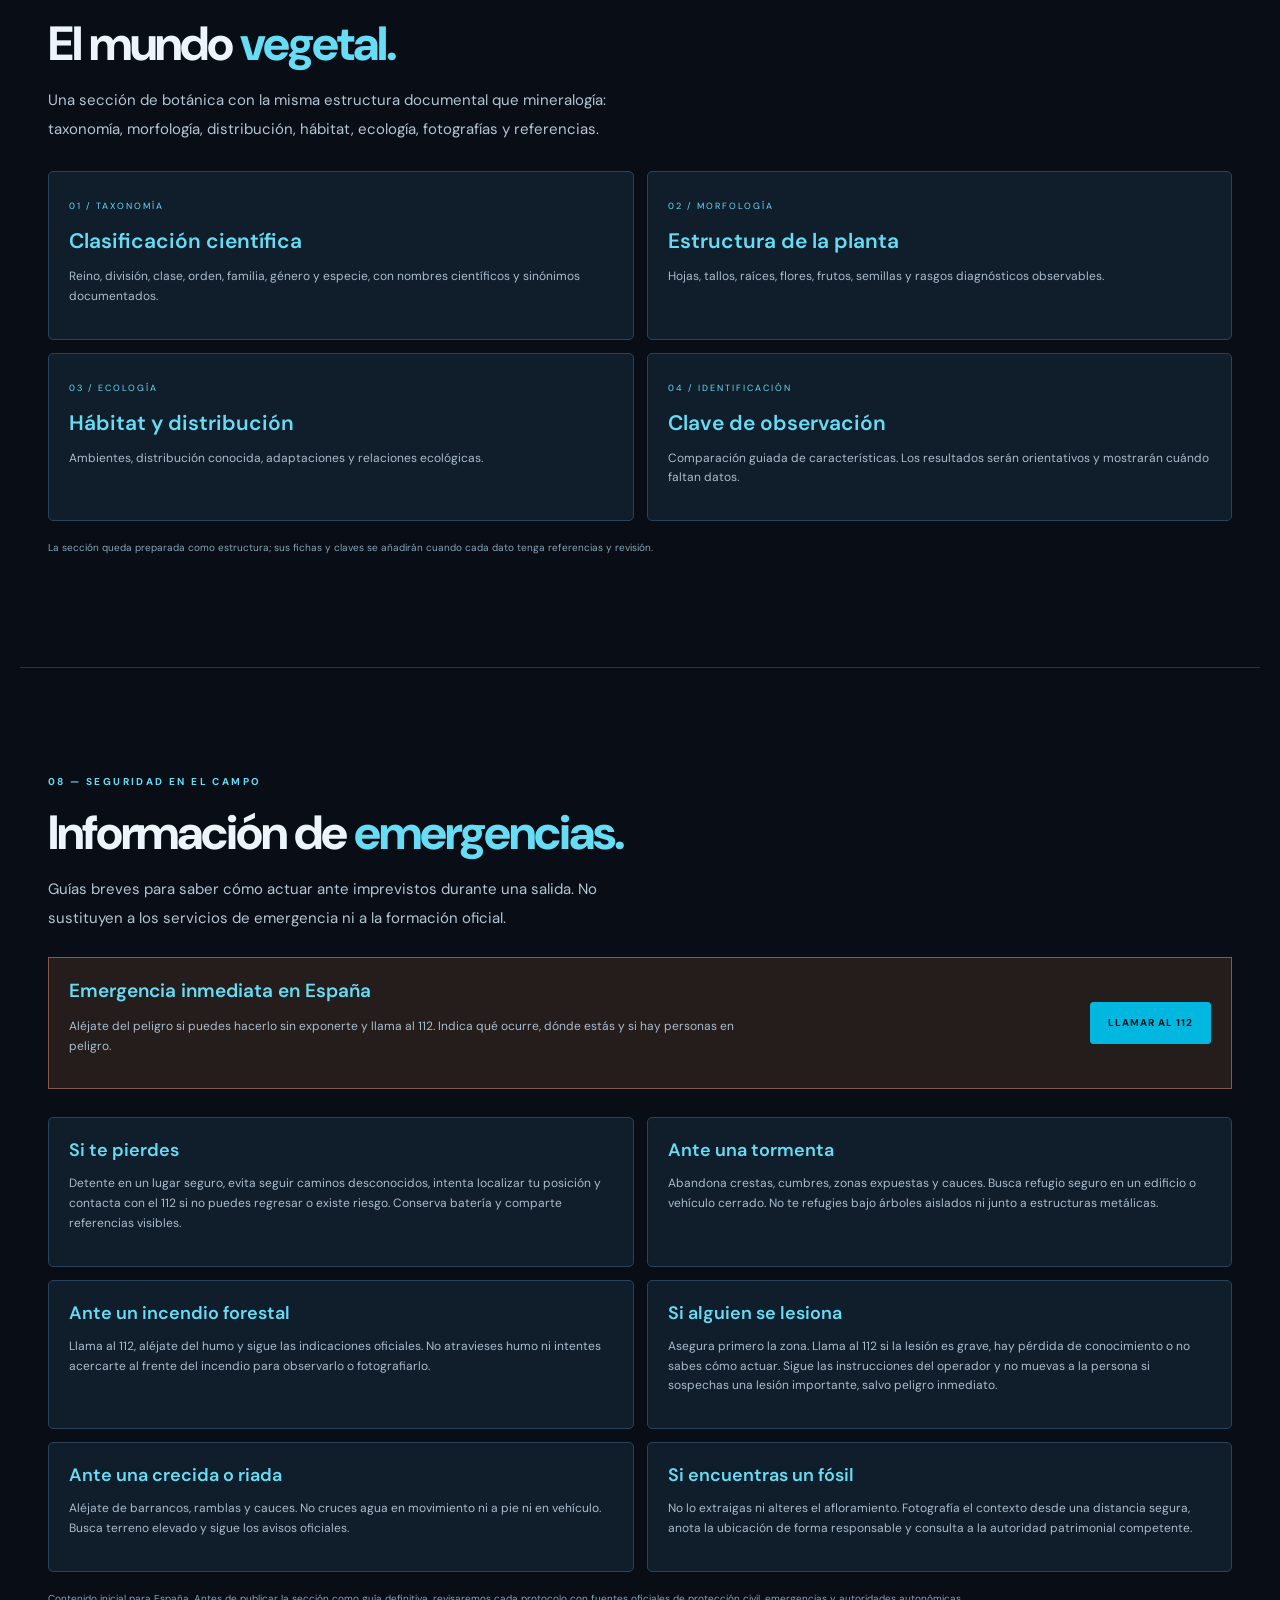
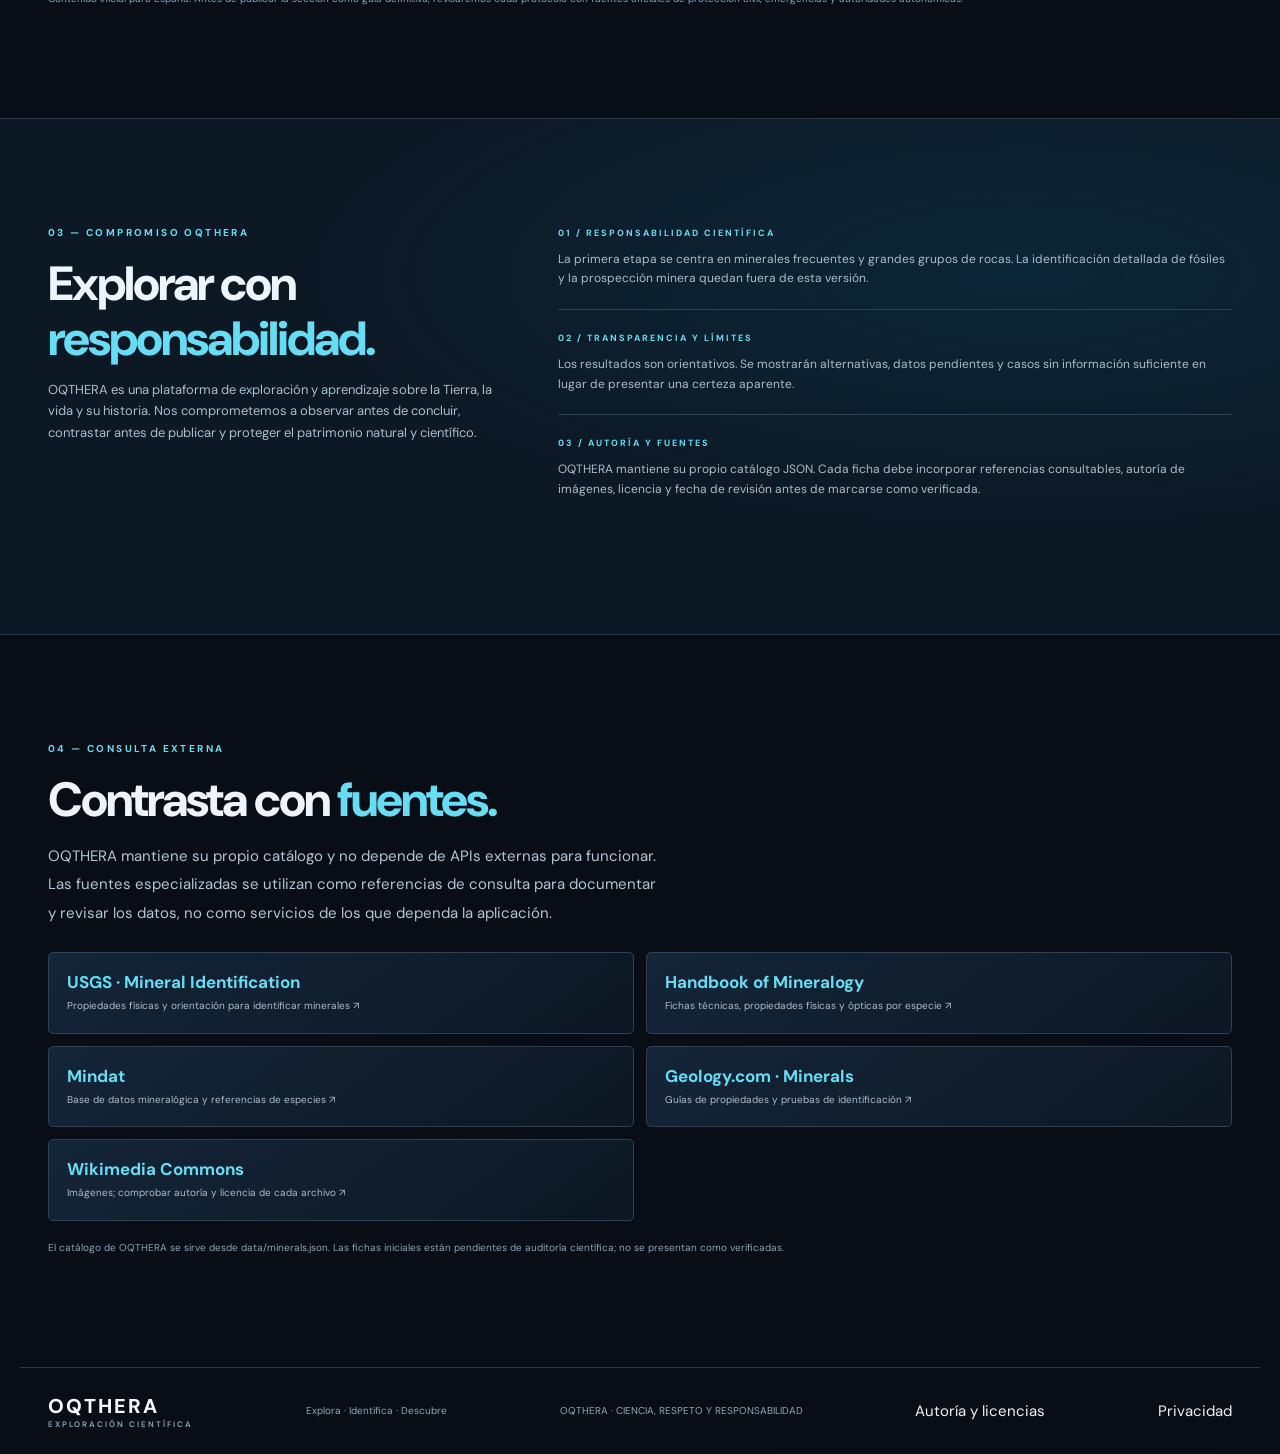
==== commit 9d2bf7a2: "Refresh OQTHERA visual asset cache versions" ====
--- a/index.html
+++ b/index.html
@@ -15,13 +15,11 @@
   <meta property="og:description" content="OQTHERA: explora, compara e identifica de forma orientativa rocas y minerales con fichas, propiedades y fuentes consultables.">
   <meta property="og:url" content="https://pnmonja.github.io/GEOAI/">
   <meta name="twitter:card" content="summary">
-
-  <link rel="canonical" href="https://pnmonja.github.io/GEOAI/">
   <title>OQTHERA — Exploración científica</title>
   <link rel="preconnect" href="https://fonts.googleapis.com">
   <link rel="preconnect" href="https://fonts.gstatic.com" crossorigin>
   <link href="https://fonts.googleapis.com/css2?family=Cinzel:wght@500;600;700&family=DM+Sans:wght@400;500;600;700&display=swap" rel="stylesheet">
-  <link rel="stylesheet" href="styles.css?v=3">
+  <link rel="stylesheet" href="styles.css?v=4">
 </head>
 <body>
 <header class="top">
--- a/styles.css
+++ b/styles.css
@@ -147,3 +147,18 @@
  .catalog-tools{flex-direction:column}
  .catalog-tools input,.catalog-tools select{width:100%}
 }
+
+
+/* OQTHERA homepage: larger discipline tiles and full mobile viewport fit */
+.entry-grid{grid-template-columns:repeat(2,minmax(0,1fr));gap:20px}
+.entry-card{position:relative;isolation:isolate;overflow:hidden;min-height:300px;padding:30px;border-radius:12px;background-color:#151b1c;background-image:linear-gradient(180deg,#080d1608 0%,#080d1660 38%,#080d16f2 100%),var(--entry-image,linear-gradient(145deg,#1d2b34,#111820));background-position:center;background-size:cover;box-shadow:0 18px 40px #0005;transition:transform .22s,border-color .22s}
+.entry-card:hover{transform:translateY(-5px);border-color:var(--gold)}
+.entry-card:nth-child(1){--entry-image:url('https://images.unsplash.com/photo-1564760055775-d63b17a55c44?auto=format&fit=crop&w=1200&q=88')}
+.entry-card:nth-child(2){--entry-image:url('https://images.unsplash.com/photo-1518709268805-4e9042af9f23?auto=format&fit=crop&w=1200&q=88')}
+.entry-card:nth-child(3){--entry-image:url('https://images.unsplash.com/photo-1470770841072-f978cf4d019e?auto=format&fit=crop&w=1200&q=88')}
+.entry-card:nth-child(4){--entry-image:url('https://images.unsplash.com/photo-1501004318641-b39e6451bec6?auto=format&fit=crop&w=1200&q=88')}
+.entry-card:nth-child(5){--entry-image:url('https://images.unsplash.com/photo-1615485500704-8e990f9900f5?auto=format&fit=crop&w=1200&q=88')}
+.entry-card:nth-child(6){--entry-image:url('https://images.unsplash.com/photo-1441974231531-c6227db76b6e?auto=format&fit=crop&w=1200&q=88')}
+.entry-card h3{font-size:clamp(22px,2.3vw,29px);text-shadow:0 2px 12px #000}.entry-card p{color:#e0e5e8;font-size:14px;line-height:1.8;text-shadow:0 1px 8px #000}.entry-card small,.entry-card strong{color:#f0d49b;text-shadow:0 1px 8px #000}
+@media(max-width:760px){.entry-grid{grid-template-columns:1fr;gap:14px}.entry-card{min-height:270px;padding:24px}.top{height:auto;min-height:70px;padding:12px 16px;gap:12px;flex-wrap:wrap}.top nav{display:none;order:4;width:100%;max-width:none;flex-direction:column;gap:0;padding:8px 0;background:#15130ff7}.top nav.nav-open{display:flex}.top nav a{padding:12px 6px;border-top:1px solid #ffffff14}.top #menu{display:block}.toplink{display:none}.hero{grid-template-columns:1fr;padding:36px 0;gap:24px}.hero-art{min-height:250px}.section{padding:56px 0}.principles{grid-template-columns:1fr 1fr;gap:14px}.identify-section{grid-template-columns:1fr;gap:22px}.lab-panel{min-width:0}.sample-grid{grid-template-columns:1fr}.commons-grid{grid-template-columns:1fr}.botanical-grid{grid-template-columns:1fr}.emergency-grid{grid-template-columns:1fr}.source-links{grid-template-columns:1fr}.project-grid{grid-template-columns:1fr}}
+@media(max-width:420px){.entry-card{min-height:245px}.hero h1{font-size:clamp(34px,10vw,48px)}.hero-actions{flex-direction:column;align-items:stretch}.hero-actions .btn{width:100%;text-align:center}.catalog-tools{grid-template-columns:1fr}.principles{grid-template-columns:1fr}.emergency-call{flex-direction:column;align-items:flex-start}}
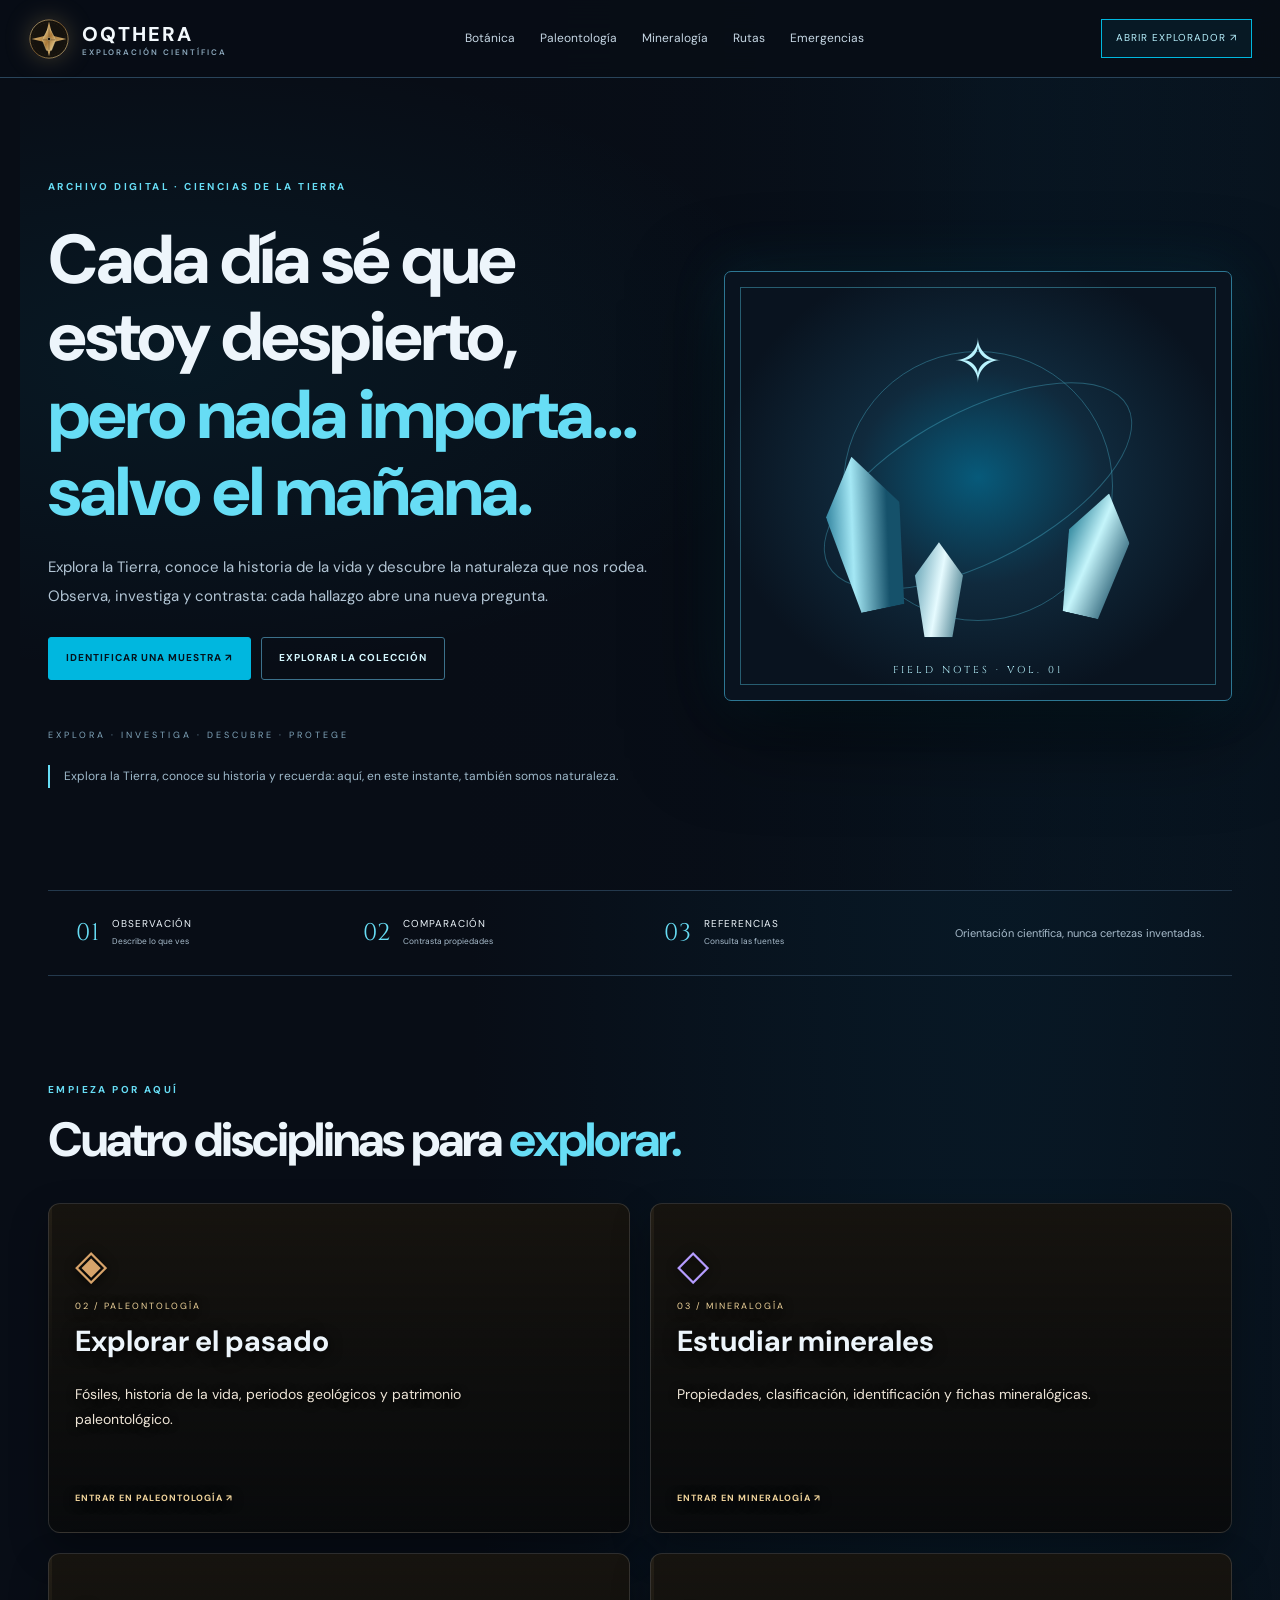
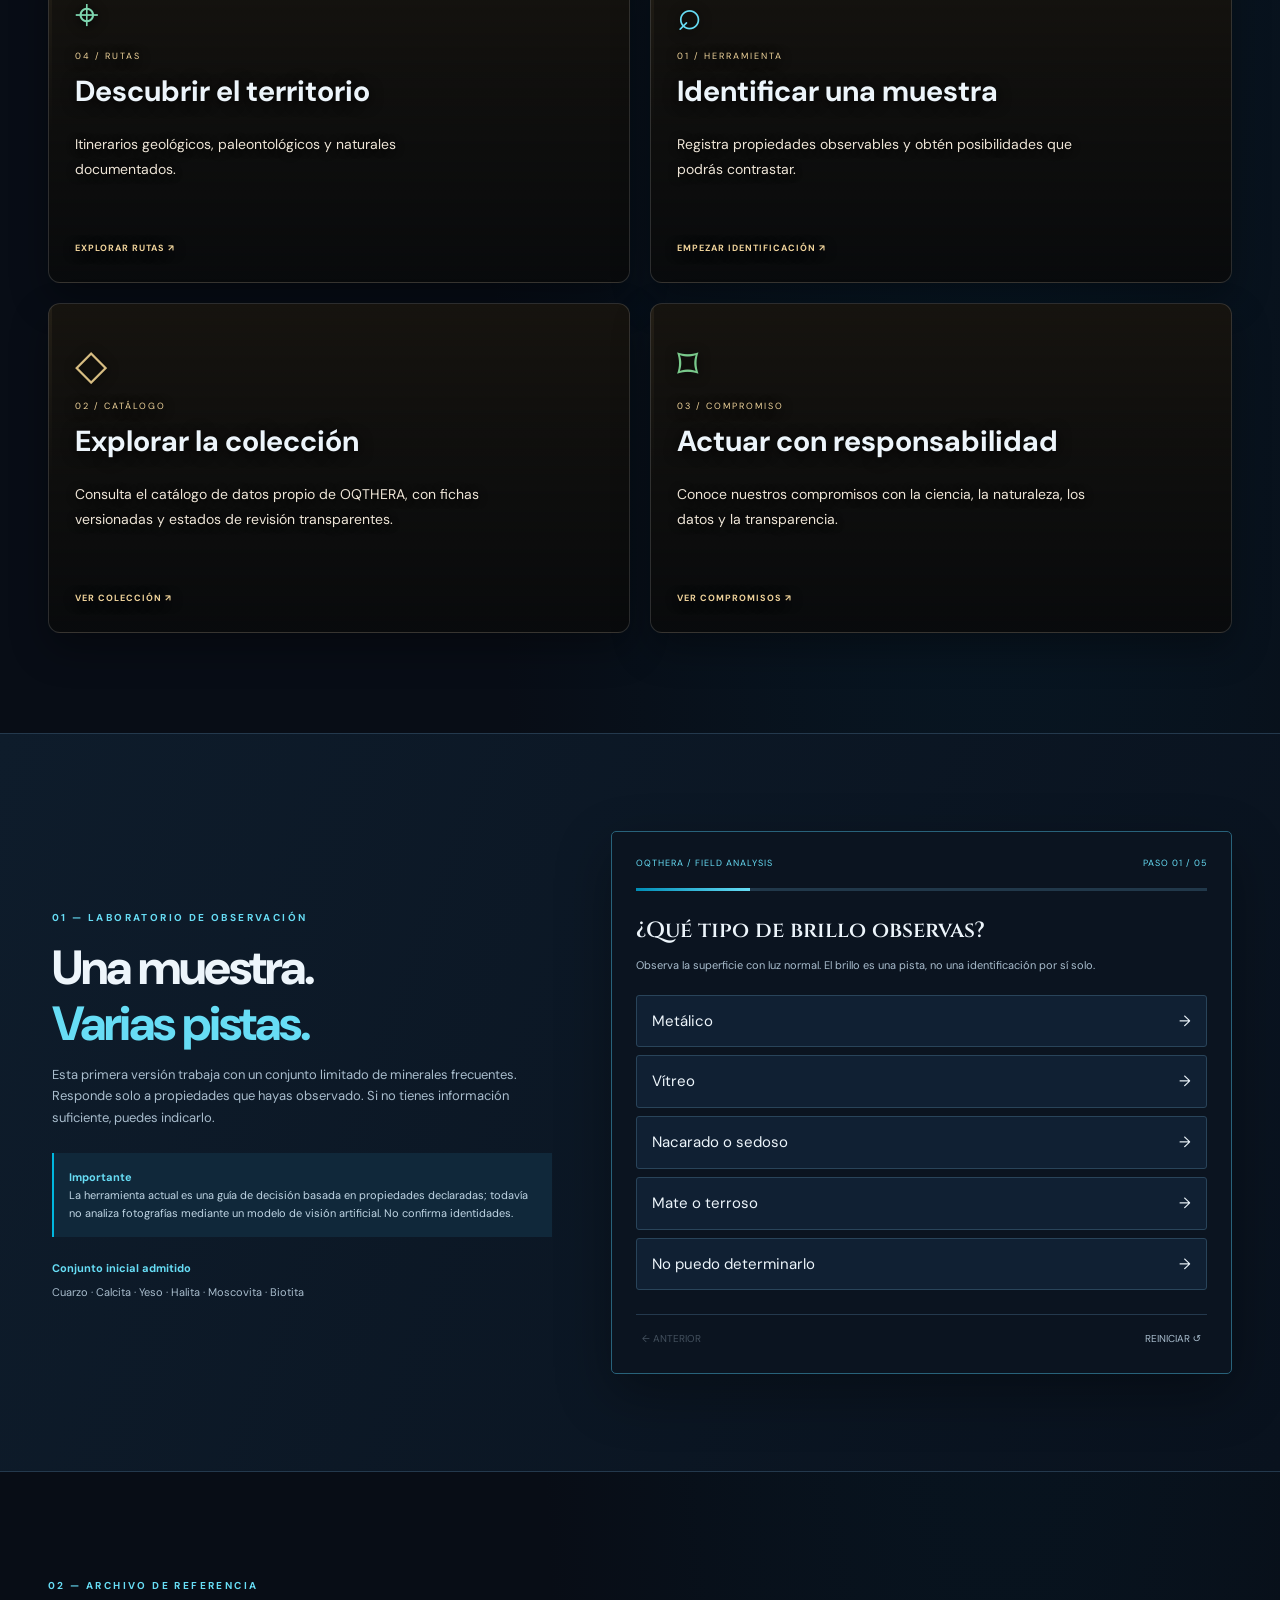
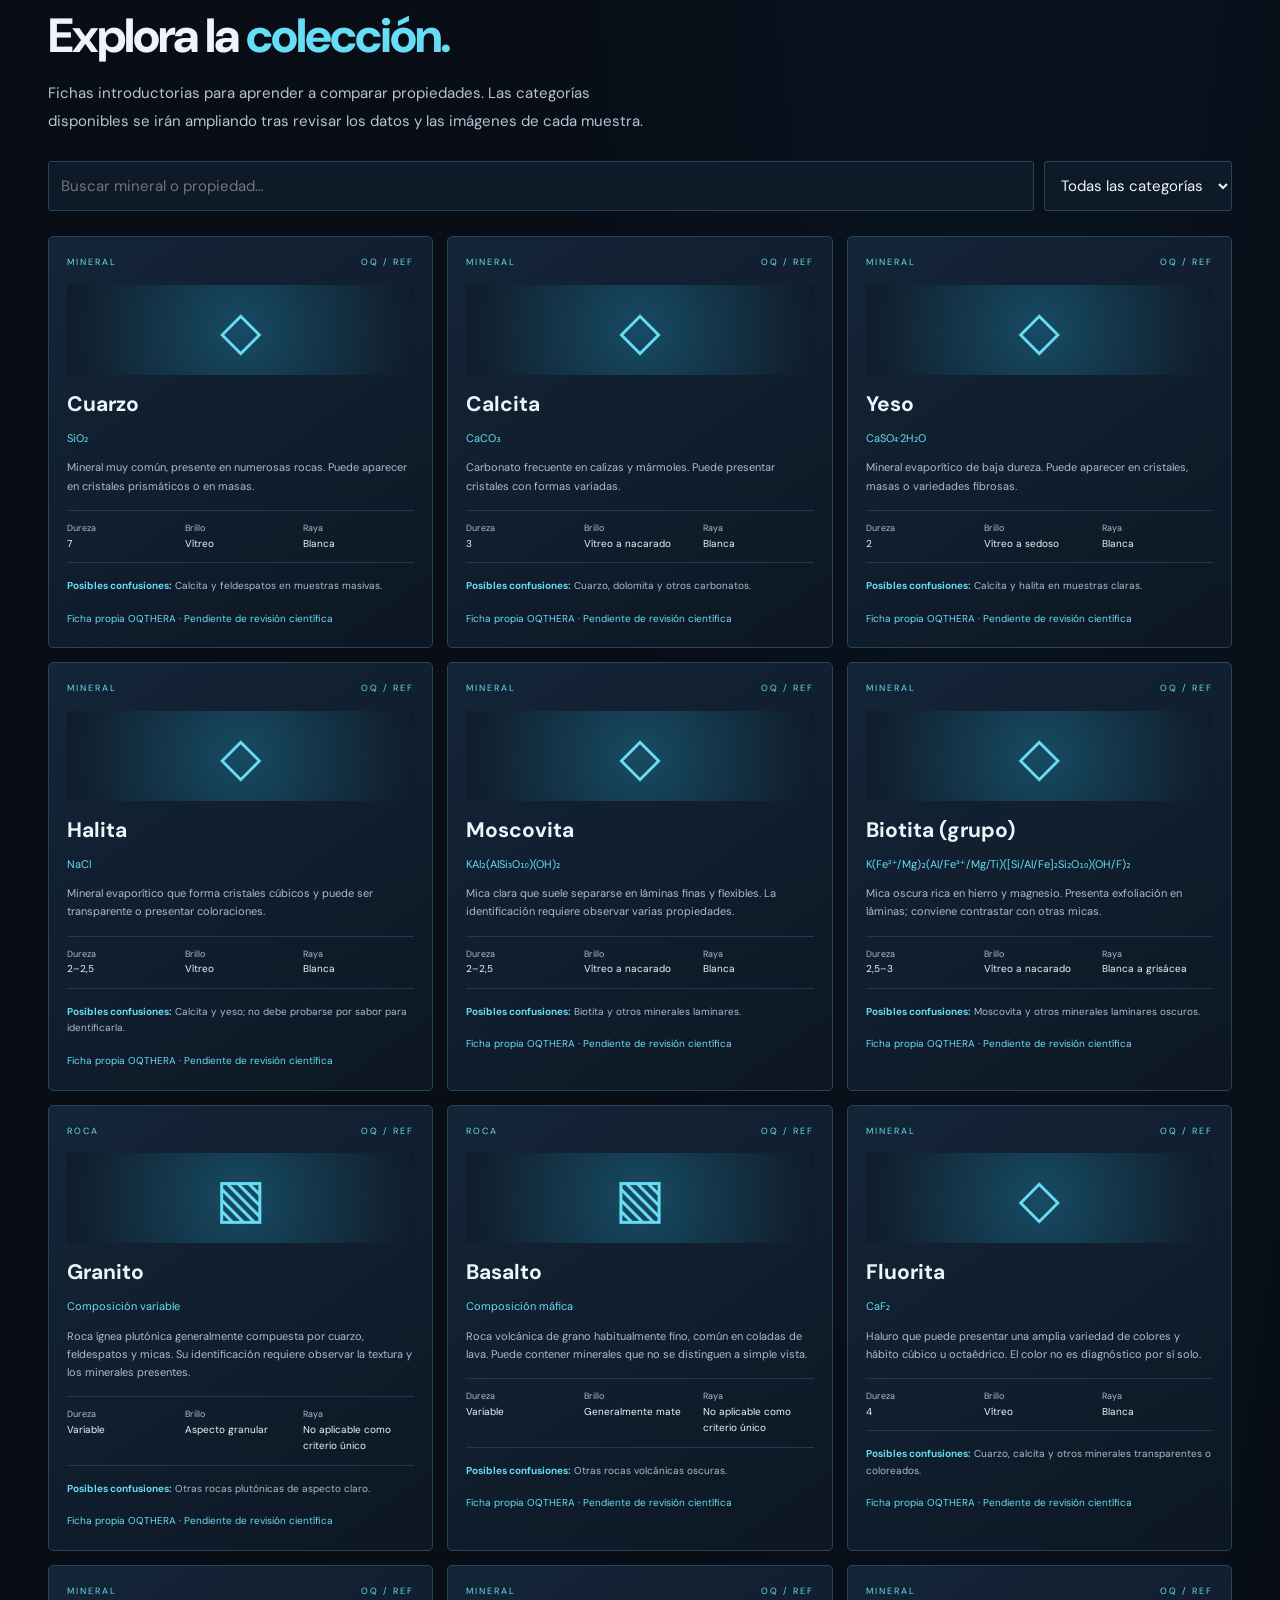
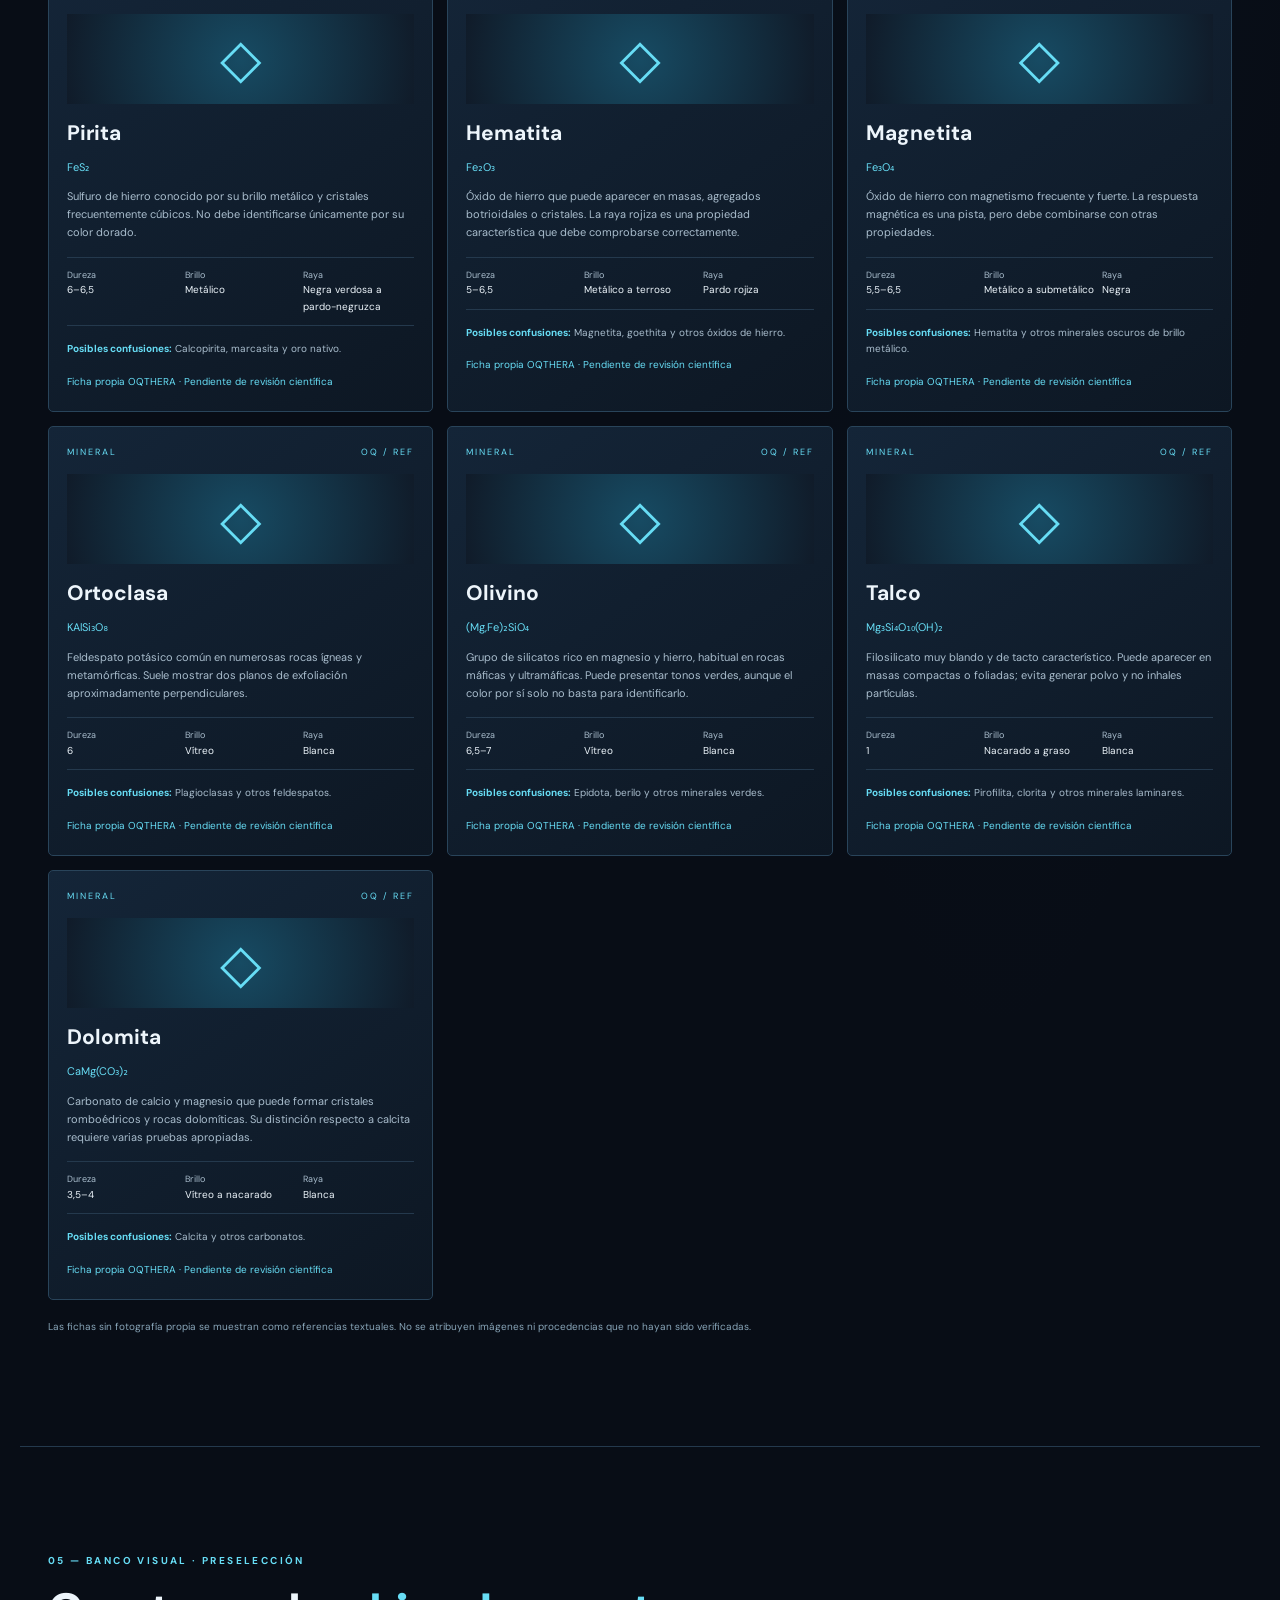
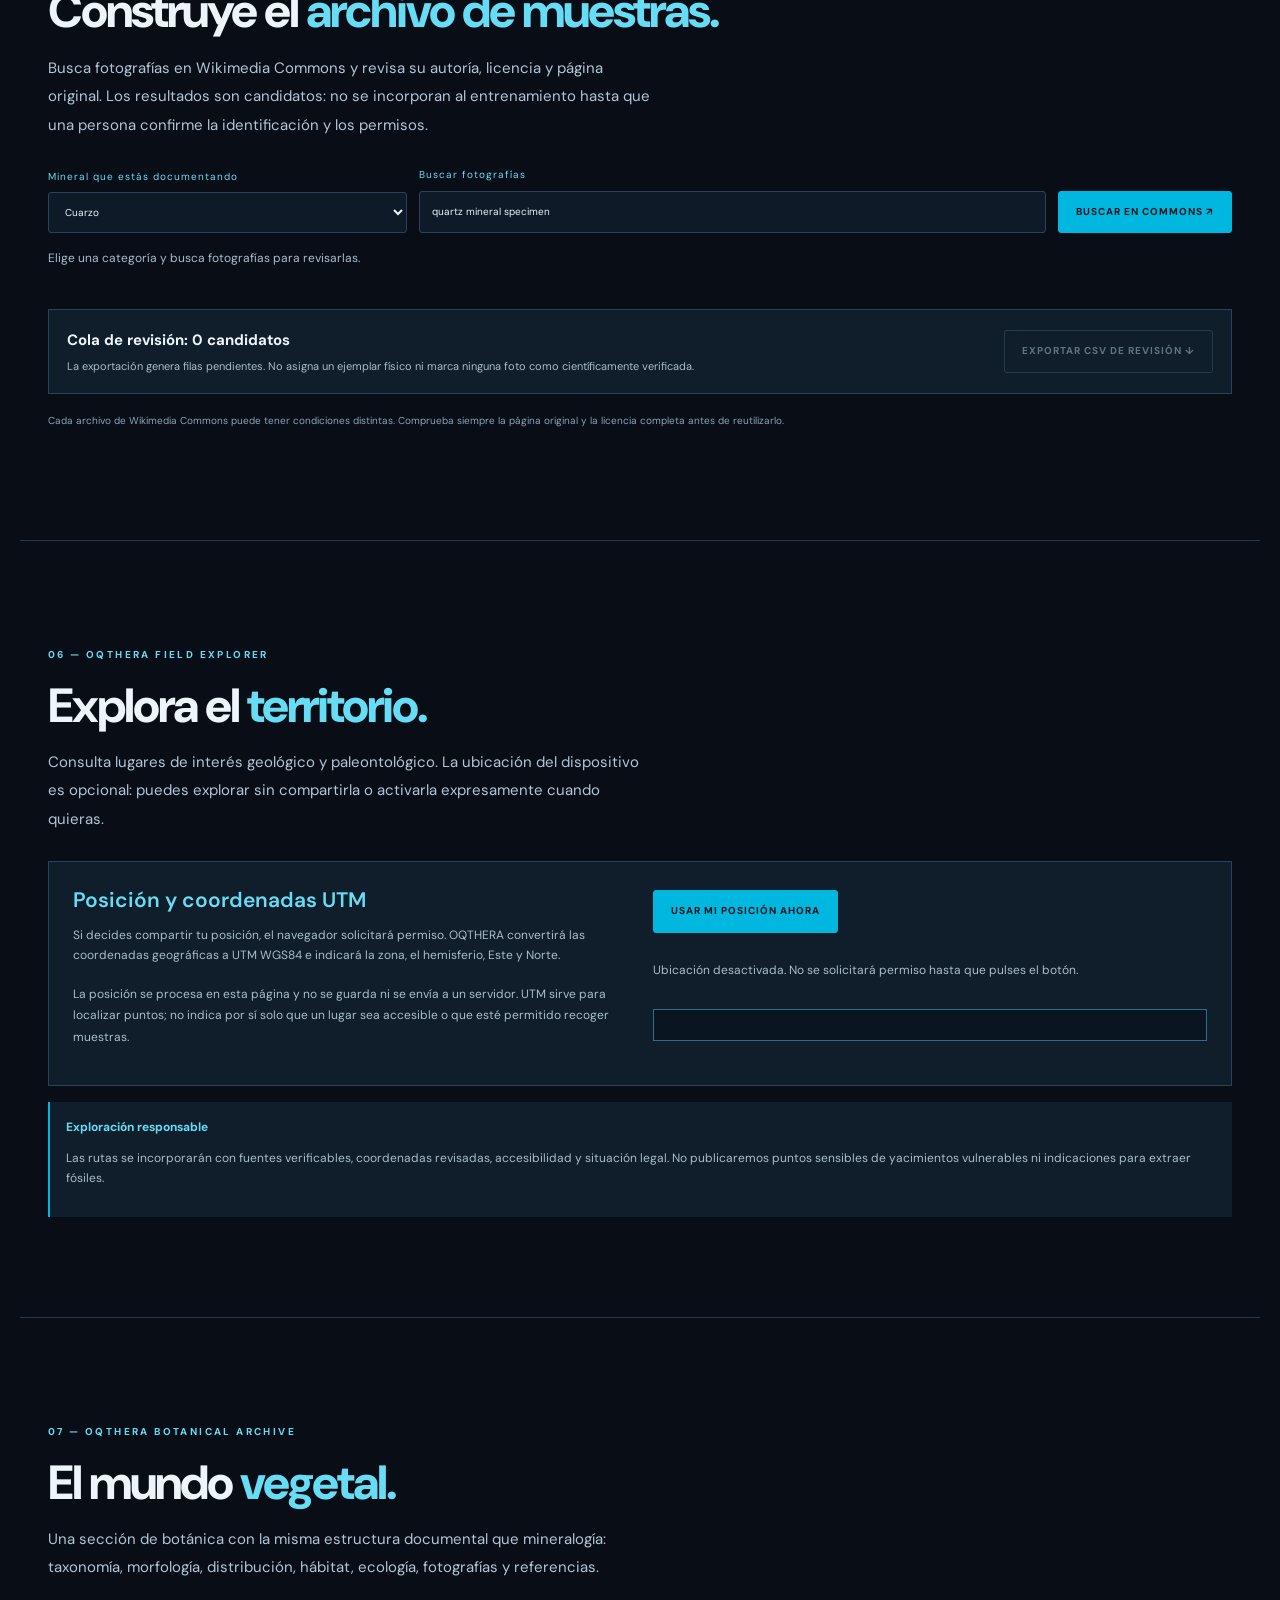
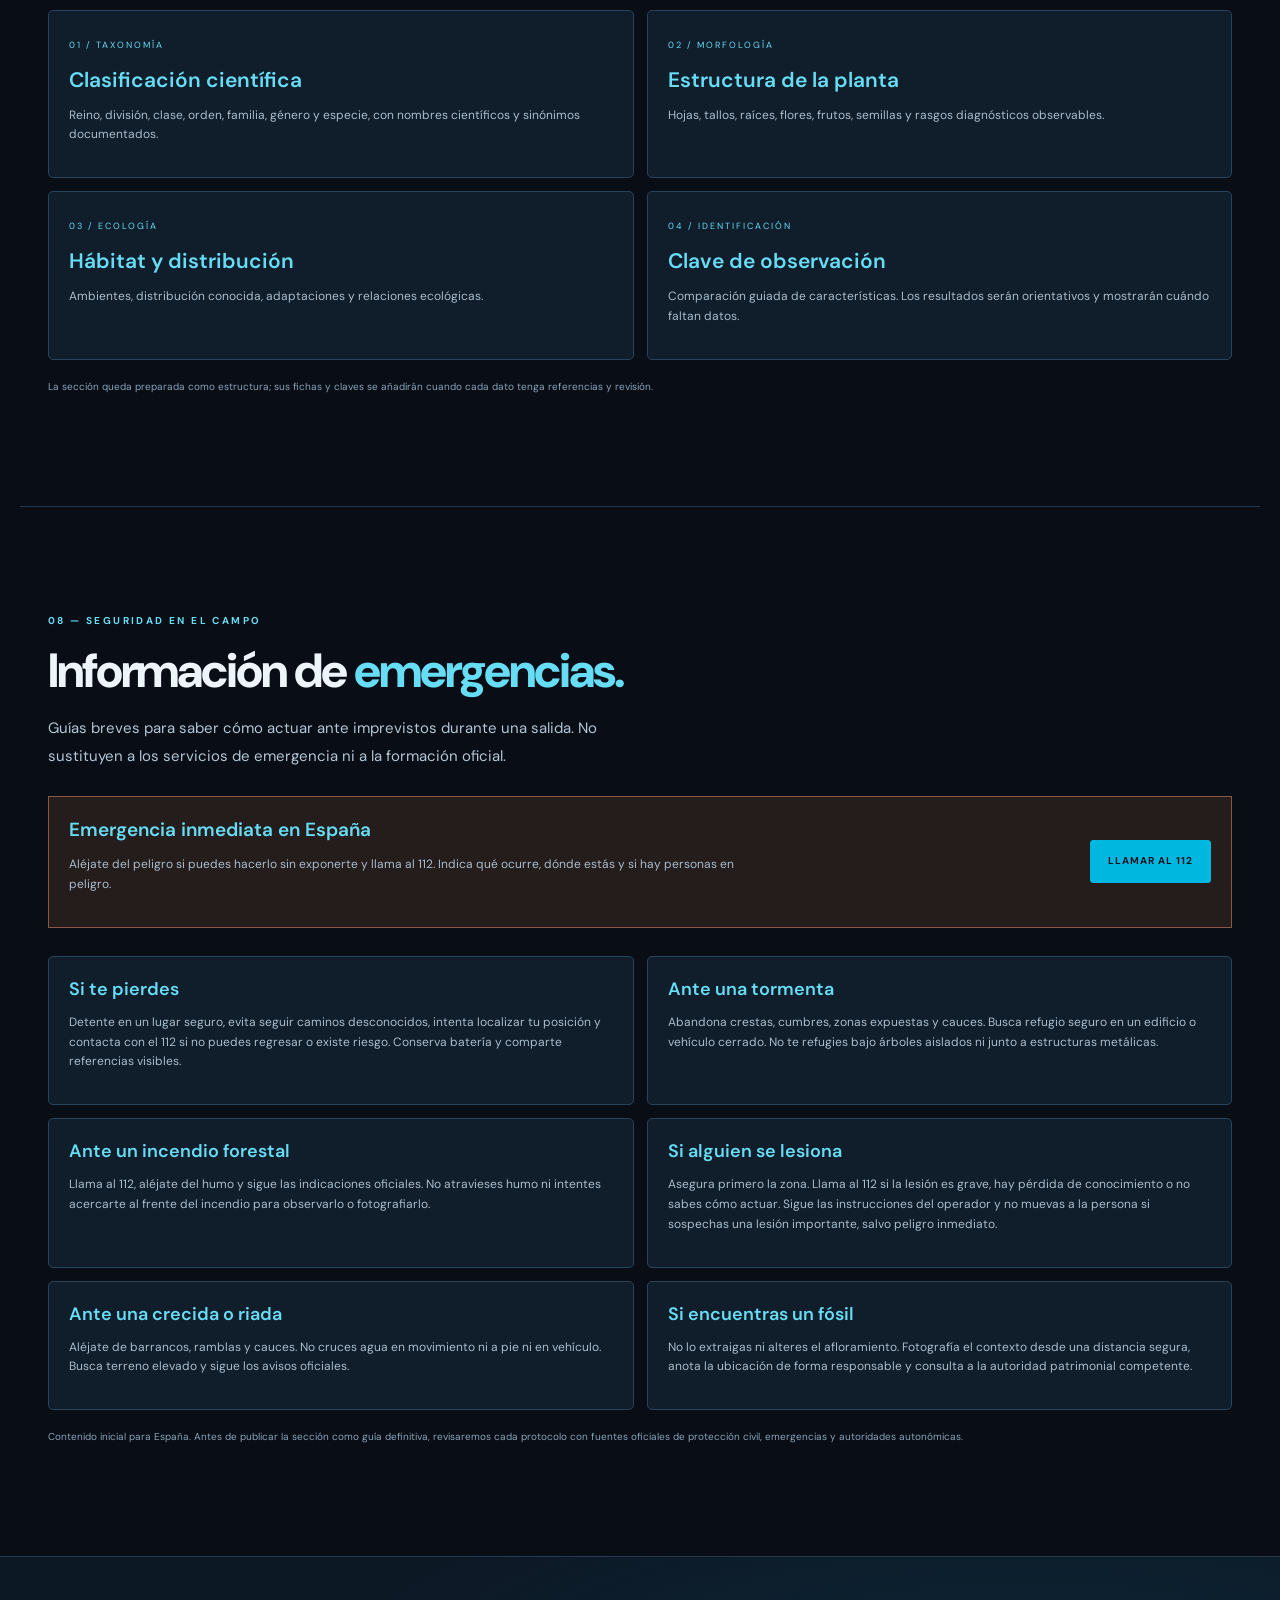
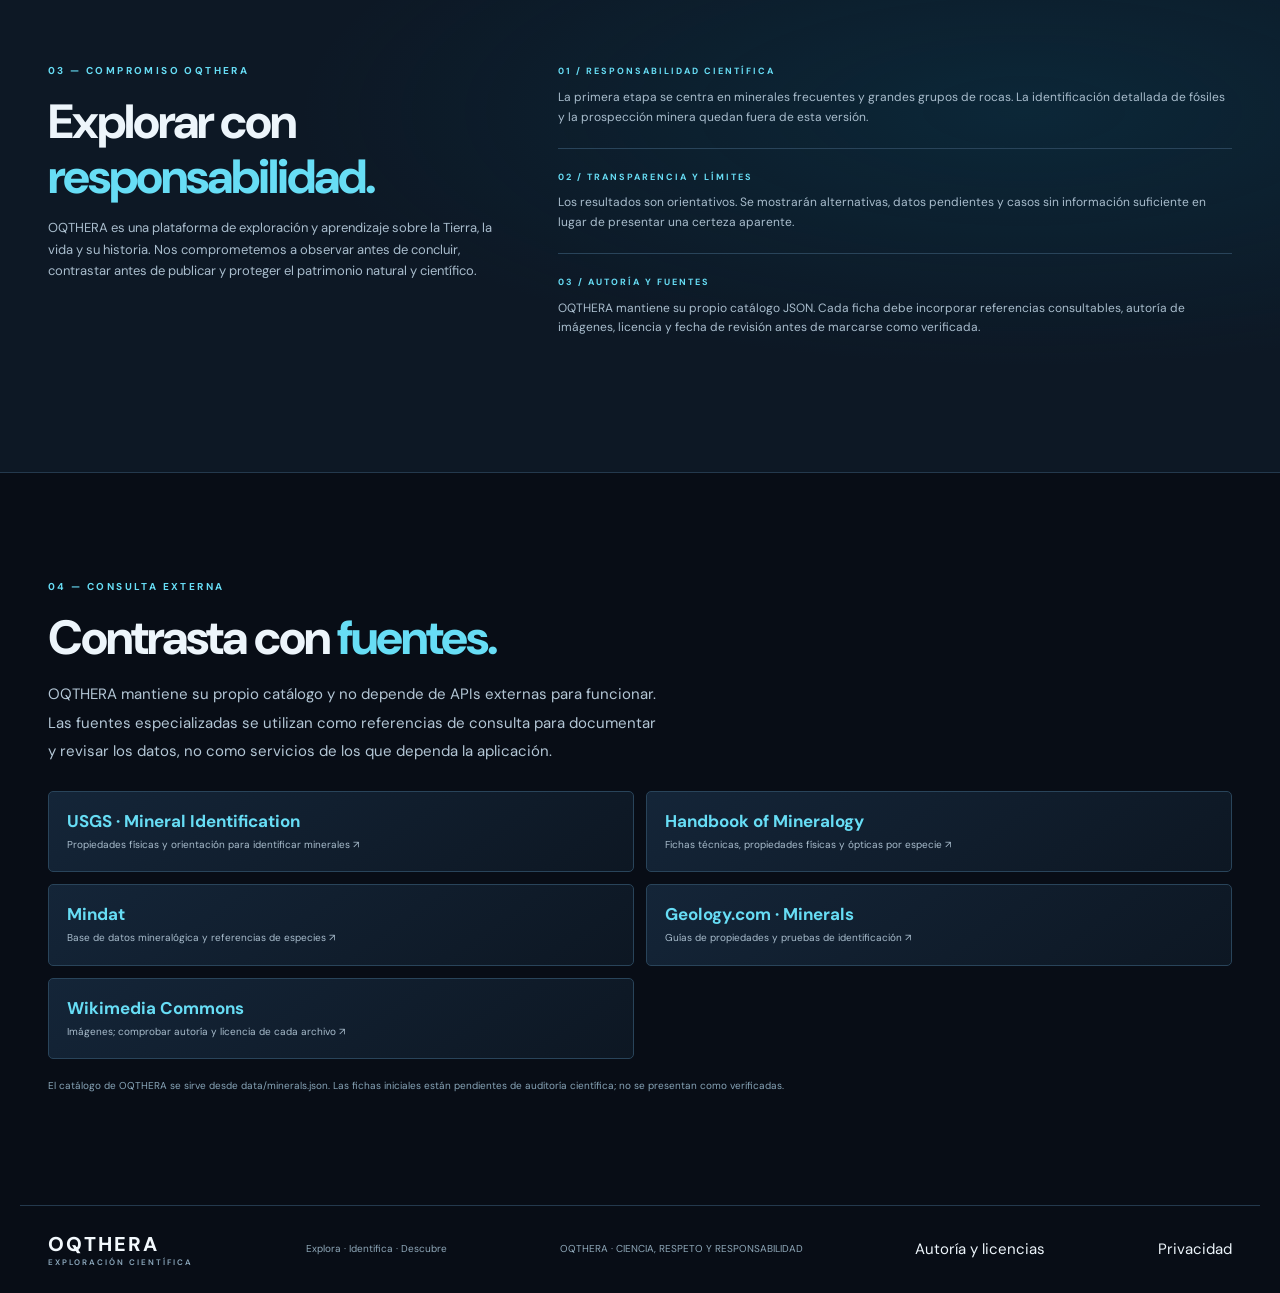
==== commit 23bc9ea9: "Refresh OQTHERA visual asset stylesheet versions" ====
--- a/index.html
+++ b/index.html
@@ -19,7 +19,7 @@
   <link rel="preconnect" href="https://fonts.googleapis.com">
   <link rel="preconnect" href="https://fonts.gstatic.com" crossorigin>
   <link href="https://fonts.googleapis.com/css2?family=Cinzel:wght@500;600;700&family=DM+Sans:wght@400;500;600;700&display=swap" rel="stylesheet">
-  <link rel="stylesheet" href="styles.css?v=4">
+  <link rel="stylesheet" href="styles.css?v=8">
 </head>
 <body>
 <header class="top">
--- a/styles.css
+++ b/styles.css
@@ -162,3 +162,19 @@
 .entry-card h3{font-size:clamp(22px,2.3vw,29px);text-shadow:0 2px 12px #000}.entry-card p{color:#e0e5e8;font-size:14px;line-height:1.8;text-shadow:0 1px 8px #000}.entry-card small,.entry-card strong{color:#f0d49b;text-shadow:0 1px 8px #000}
 @media(max-width:760px){.entry-grid{grid-template-columns:1fr;gap:14px}.entry-card{min-height:270px;padding:24px}.top{height:auto;min-height:70px;padding:12px 16px;gap:12px;flex-wrap:wrap}.top nav{display:none;order:4;width:100%;max-width:none;flex-direction:column;gap:0;padding:8px 0;background:#15130ff7}.top nav.nav-open{display:flex}.top nav a{padding:12px 6px;border-top:1px solid #ffffff14}.top #menu{display:block}.toplink{display:none}.hero{grid-template-columns:1fr;padding:36px 0;gap:24px}.hero-art{min-height:250px}.section{padding:56px 0}.principles{grid-template-columns:1fr 1fr;gap:14px}.identify-section{grid-template-columns:1fr;gap:22px}.lab-panel{min-width:0}.sample-grid{grid-template-columns:1fr}.commons-grid{grid-template-columns:1fr}.botanical-grid{grid-template-columns:1fr}.emergency-grid{grid-template-columns:1fr}.source-links{grid-template-columns:1fr}.project-grid{grid-template-columns:1fr}}
 @media(max-width:420px){.entry-card{min-height:245px}.hero h1{font-size:clamp(34px,10vw,48px)}.hero-actions{flex-direction:column;align-items:stretch}.hero-actions .btn{width:100%;text-align:center}.catalog-tools{grid-template-columns:1fr}.principles{grid-template-columns:1fr}.emergency-call{flex-direction:column;align-items:flex-start}}
+
+/* OQTHERA 2027 visual system: image-led discipline cards */
+.entry-card{position:relative;isolation:isolate;overflow:hidden;min-height:330px;padding:26px;background-color:#17140f;background-image:linear-gradient(180deg,rgba(8,10,12,.05) 0%,rgba(8,10,12,.48) 38%,rgba(8,10,12,.96) 100%),var(--entry-image);background-size:cover;background-position:center;border-color:#ffffff24;box-shadow:0 16px 38px #0005}
+.entry-card:before{content:"";position:absolute;inset:0;z-index:-1;background:linear-gradient(135deg,#c5a56b18,transparent 55%)}
+.entry-card p{color:#eee5d7;text-shadow:0 1px 8px #000;max-width:420px}
+.entry-card h3{ text-shadow:0 2px 14px #000}
+.entry-card strong,.entry-card small,.entry-icon{ text-shadow:0 2px 12px #000}
+.entry-card:hover{transform:translateY(-6px);border-color:var(--gold2);background-image:linear-gradient(180deg,rgba(8,10,12,.02),rgba(8,10,12,.94)),var(--entry-image)}
+.entry-card:nth-child(1){--entry-image:url('https://images.unsplash.com/photo-1564760055775-d63b17a55c44?auto=format&fit=crop&w=1200&q=88')}
+.entry-card:nth-child(2){--entry-image:url('https://images.unsplash.com/photo-1518709268805-4e9042af9f23?auto=format&fit=crop&w=1200&q=88')}
+.entry-card:nth-child(3){--entry-image:url('https://images.unsplash.com/photo-1470770841072-f978cf4d019e?auto=format&fit=crop&w=1200&q=88')}
+.entry-card:nth-child(4){--entry-image:url('https://images.unsplash.com/photo-1441974231531-c6227db76b6e?auto=format&fit=crop&w=1200&q=88')}
+.entry-card:nth-child(5){--entry-image:url('https://images.unsplash.com/photo-1518837695005-2083093ee35b?auto=format&fit=crop&w=1200&q=88')}
+.entry-card:nth-child(6){--entry-image:url('https://images.unsplash.com/photo-1462331940025-496dfbfc7564?auto=format&fit=crop&w=1200&q=88')}
+@media(max-width:700px){.entry-grid{grid-template-columns:1fr}.entry-card{min-height:270px;padding:22px}}
+@media(min-width:701px) and (max-width:980px){.entry-grid{grid-template-columns:repeat(2,minmax(0,1fr))}}
